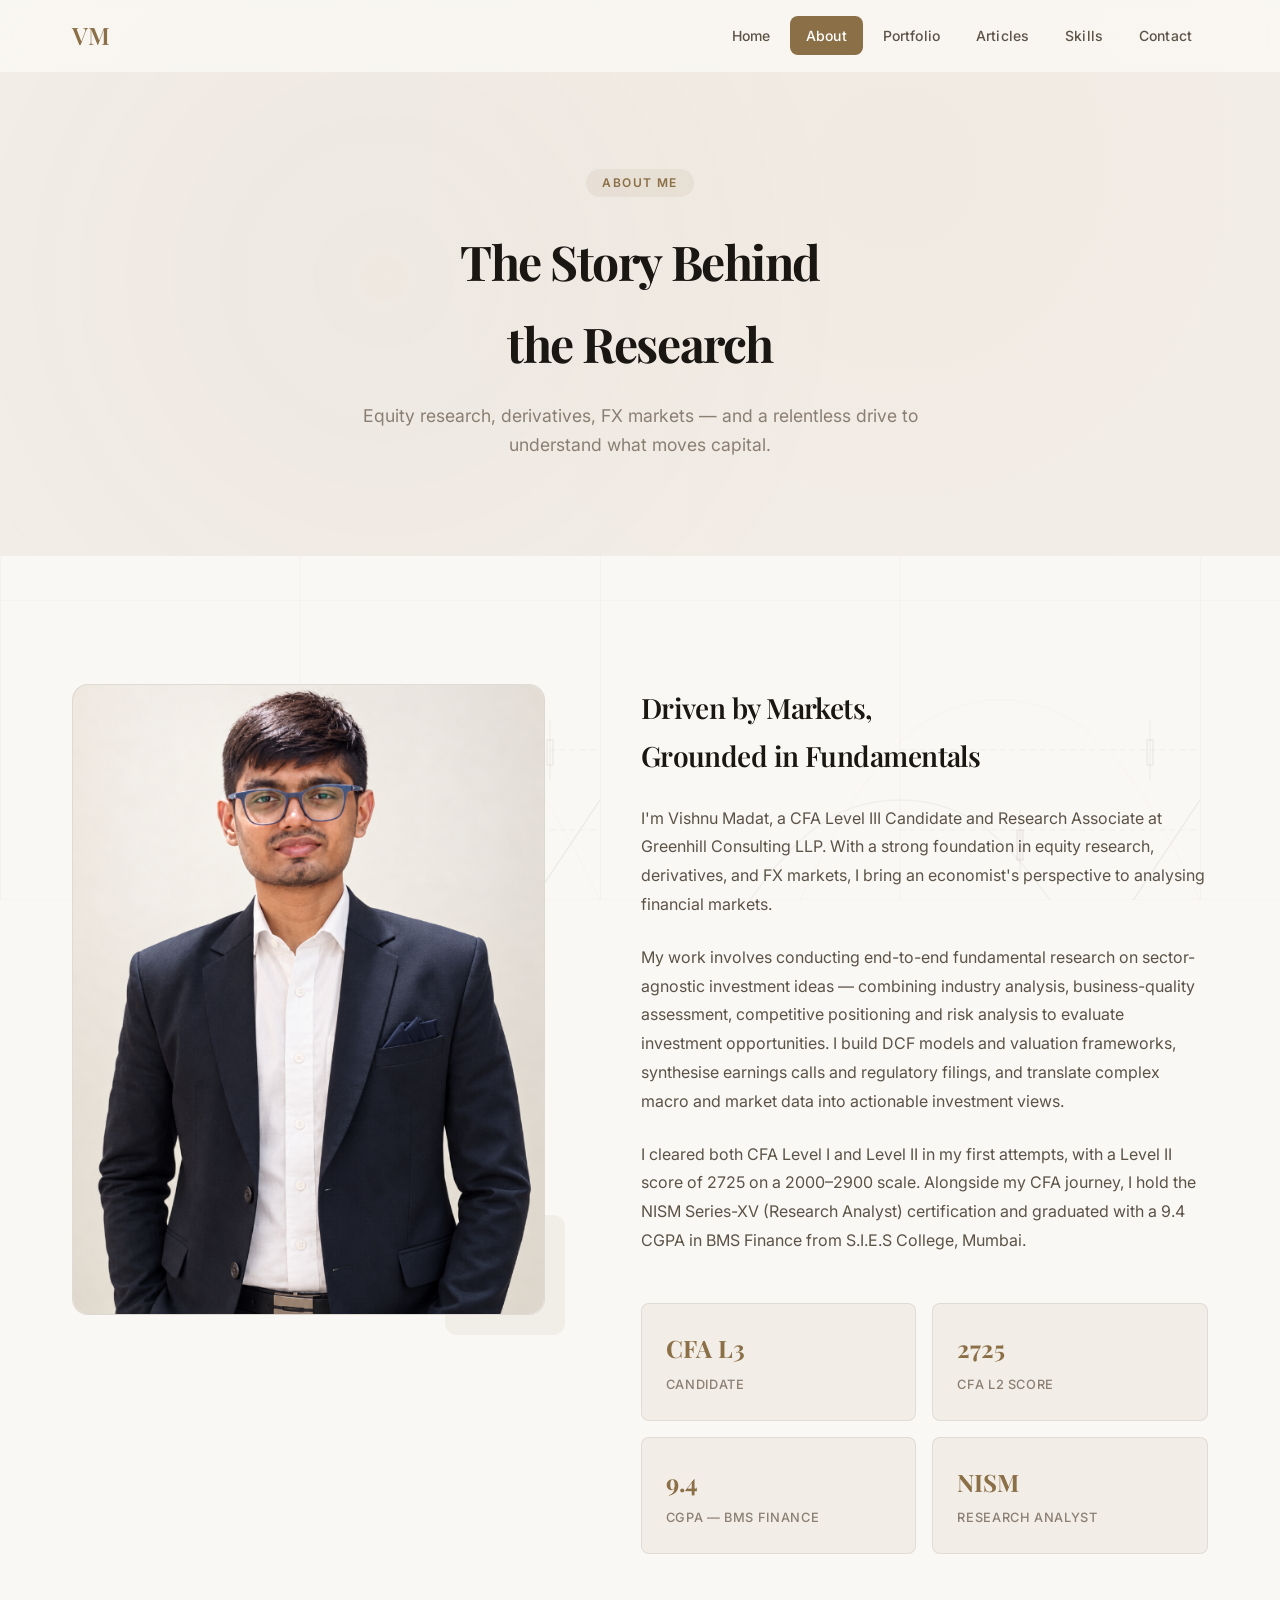
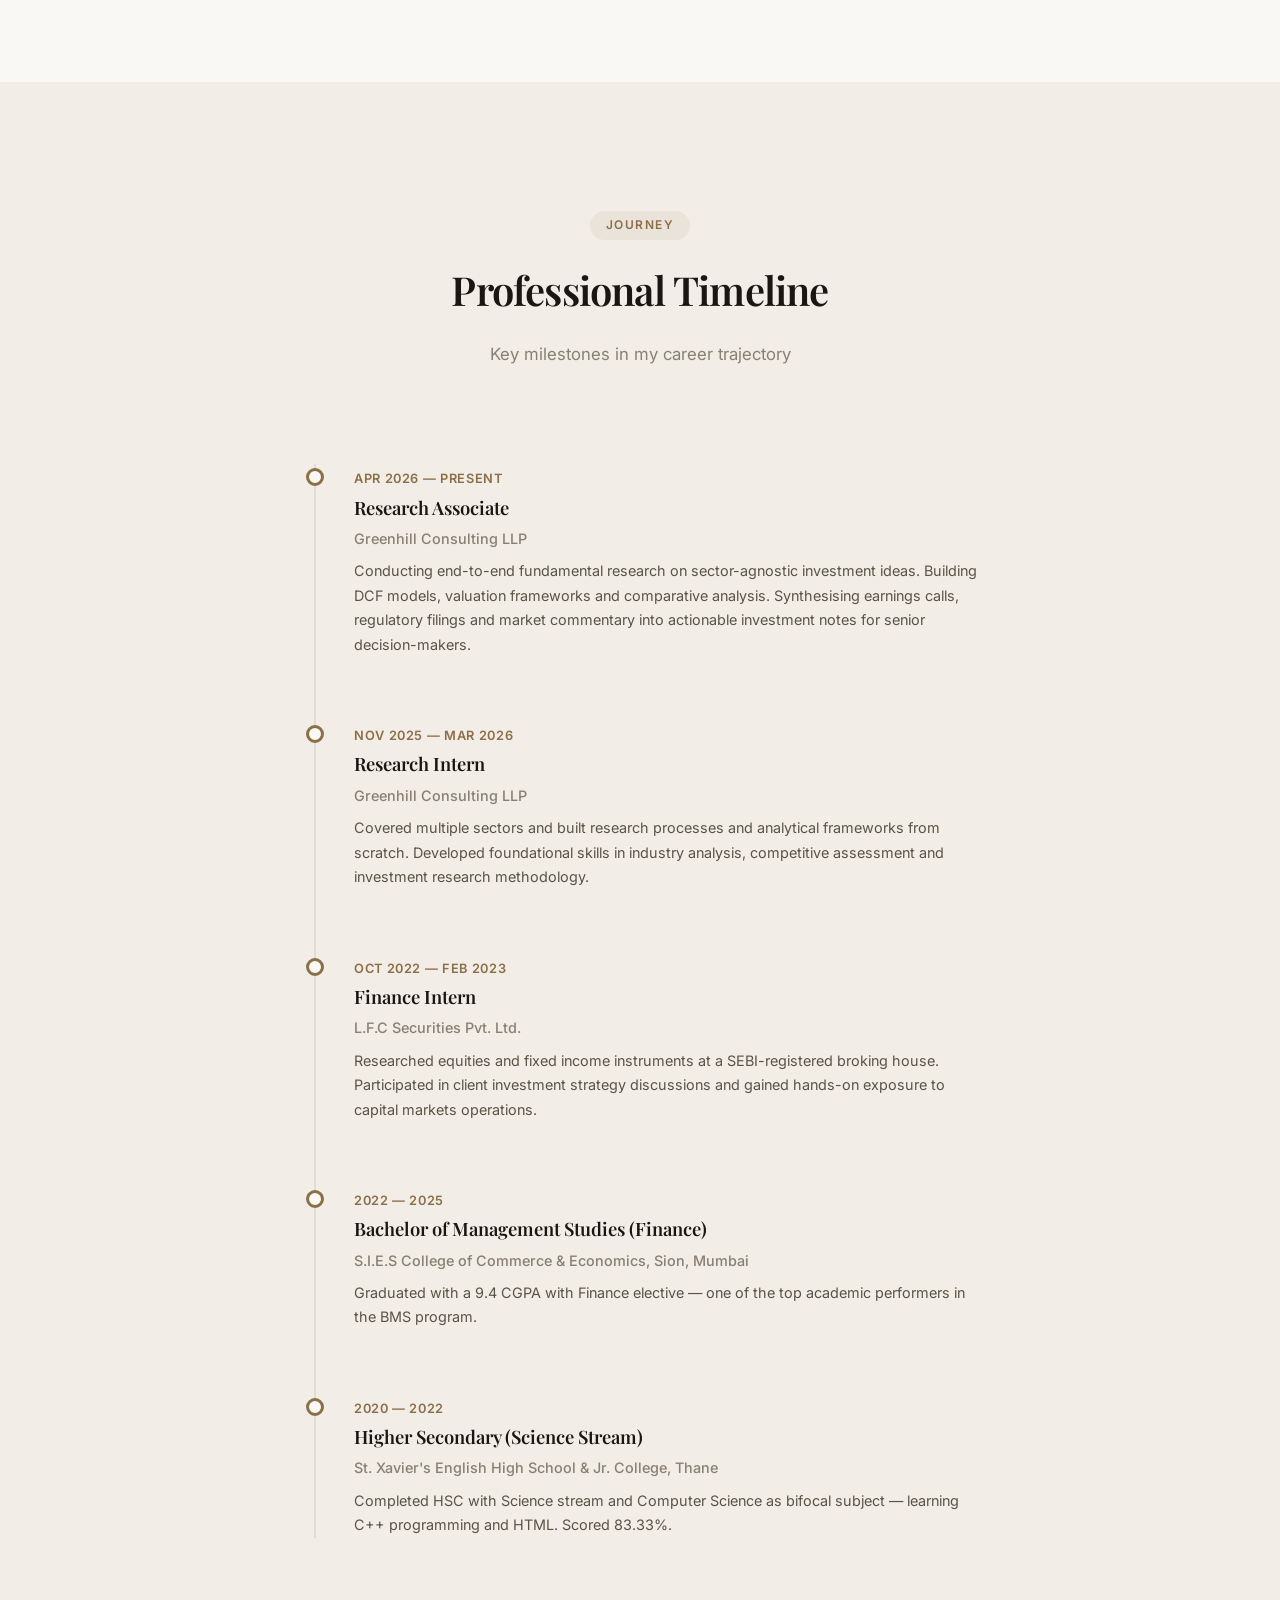
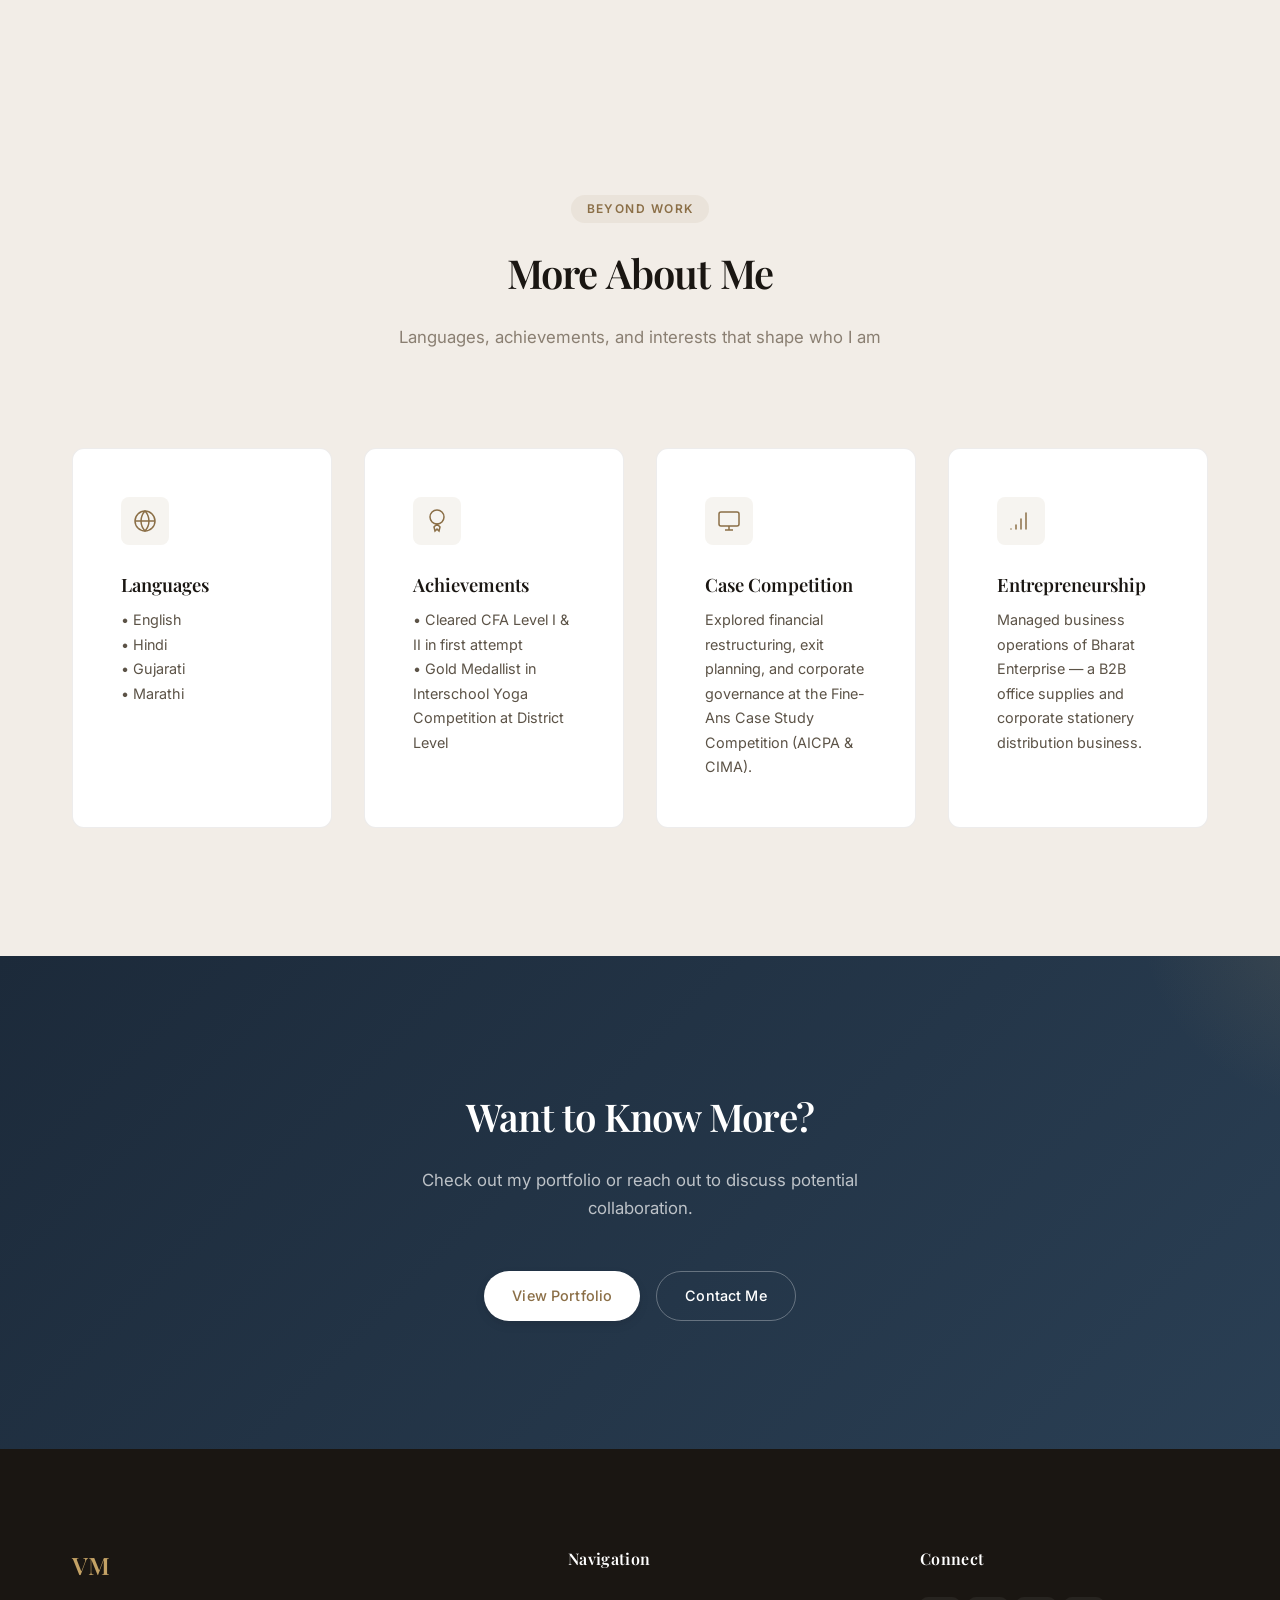
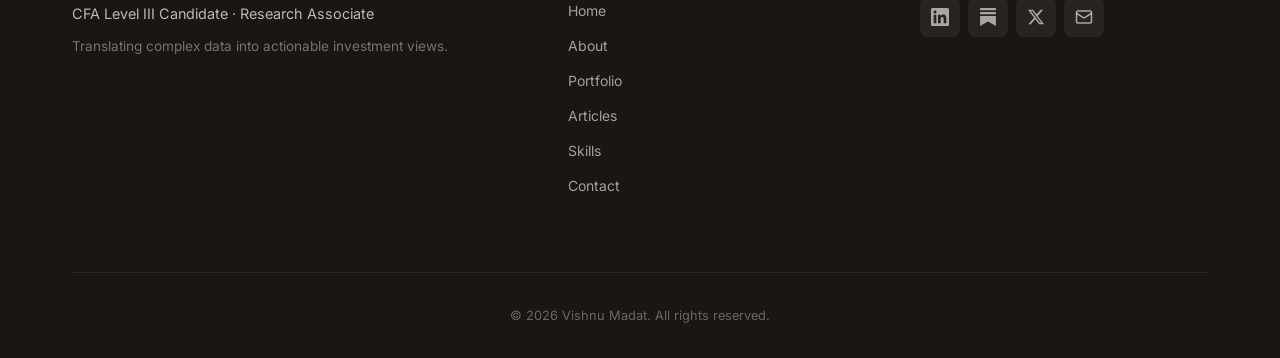
==== about.html @ 189c68e0 "Restore original Elegant & Professional theme with finance background and contrasting nav" ====
<!DOCTYPE html>
<html lang="en">
<head>
  <meta charset="UTF-8" />
  <meta name="viewport" content="width=device-width, initial-scale=1.0" />
  <title>About — Vishnu Madat | CFA Level III Candidate & Research Associate</title>
  <meta name="description" content="Learn about Vishnu Madat — CFA Level III Candidate, NISM Certified Research Analyst at Greenhill Consulting, with expertise in equity research, derivatives, and FX markets." />
  <link rel="preconnect" href="https://fonts.googleapis.com" />
  <link rel="preconnect" href="https://fonts.gstatic.com" crossorigin />
  <link href="https://fonts.googleapis.com/css2?family=Playfair+Display:ital,wght@0,400;0,500;0,600;0,700;1,400;1,500&family=Inter:wght@300;400;500;600;700&family=JetBrains+Mono:wght@400;500&display=swap" rel="stylesheet" />
  <link rel="stylesheet" href="styles.css?v=639267403871794292" />
</head>
<body>
  <!-- Navigation -->
  <nav id="main-nav" class="nav">
    <div class="nav-container">
      <a href="index.html" class="nav-logo" id="nav-logo">
        <span class="logo-text">VM</span>
      </a>
      <div class="nav-links" id="nav-links">
        <a href="index.html" class="nav-link" data-page="home">Home</a>
        <a href="about.html" class="nav-link active" data-page="about">About</a>
        <a href="portfolio.html" class="nav-link" data-page="portfolio">Portfolio</a>
        <a href="blog.html" class="nav-link" data-page="blog">Articles</a>
        <a href="skills.html" class="nav-link" data-page="skills">Skills</a>
        <a href="contact.html" class="nav-link" data-page="contact">Contact</a>
      </div>
      <button class="nav-toggle" id="nav-toggle" aria-label="Toggle navigation">
        <span class="hamburger"></span>
      </button>
    </div>
  </nav>

  <main>
    <!-- Page Hero -->
    <section class="page-hero">
      <span class="section-tag animate-fade-up">About Me</span>
      <h1 class="animate-fade-up delay-1">The Story Behind<br />the Research</h1>
      <p class="animate-fade-up delay-2">Equity research, derivatives, FX markets — and a relentless drive to understand what moves capital.</p>
    </section>

    <!-- About Content -->
    <section class="about-content">
      <div class="container">
        <div class="about-grid">
          <div class="about-image-wrapper reveal">
            <div class="about-image">
              <img src="vishnu-profile.png" alt="Vishnu Madat — CFA Level III Candidate and Research Associate" style="width: 100%; height: 100%; object-fit: cover; border-radius: inherit;" />
            </div>
            <div class="about-image-accent"></div>
          </div>
          <div class="about-text reveal">
            <h2>Driven by Markets,<br />Grounded in Fundamentals</h2>
            <p>
              I'm Vishnu Madat, a CFA Level III Candidate and Research Associate at 
              Greenhill Consulting LLP. With a strong foundation in equity research, 
              derivatives, and FX markets, I bring an economist's perspective to 
              analysing financial markets.
            </p>
            <p>
              My work involves conducting end-to-end fundamental research on 
              sector-agnostic investment ideas — combining industry analysis, 
              business-quality assessment, competitive positioning and risk analysis 
              to evaluate investment opportunities. I build DCF models and valuation 
              frameworks, synthesise earnings calls and regulatory filings, and 
              translate complex macro and market data into actionable investment views.
            </p>
            <p>
              I cleared both CFA Level I and Level II in my first attempts, with a 
              Level II score of 2725 on a 2000–2900 scale. Alongside my CFA journey, 
              I hold the NISM Series-XV (Research Analyst) certification and graduated 
              with a 9.4 CGPA in BMS Finance from S.I.E.S College, Mumbai.
            </p>
            <div class="about-highlights">
              <div class="highlight-item">
                <h4>CFA L3</h4>
                <p>Candidate</p>
              </div>
              <div class="highlight-item">
                <h4>2725</h4>
                <p>CFA L2 Score</p>
              </div>
              <div class="highlight-item">
                <h4>9.4</h4>
                <p>CGPA — BMS Finance</p>
              </div>
              <div class="highlight-item">
                <h4>NISM</h4>
                <p>Research Analyst</p>
              </div>
            </div>
          </div>
        </div>
      </div>
    </section>

    <!-- Timeline -->
    <section class="timeline-section">
      <div class="container">
        <div class="section-header">
          <span class="section-tag">Journey</span>
          <h2 class="section-title">Professional Timeline</h2>
          <p class="section-subtitle">Key milestones in my career trajectory</p>
        </div>
        <div class="timeline">
          <div class="timeline-item reveal">
            <div class="timeline-dot"></div>
            <span class="timeline-date">Apr 2026 — Present</span>
            <h3>Research Associate</h3>
            <h4>Greenhill Consulting LLP</h4>
            <p>Conducting end-to-end fundamental research on sector-agnostic investment ideas. Building DCF models, valuation frameworks and comparative analysis. Synthesising earnings calls, regulatory filings and market commentary into actionable investment notes for senior decision-makers.</p>
          </div>
          <div class="timeline-item reveal">
            <div class="timeline-dot"></div>
            <span class="timeline-date">Nov 2025 — Mar 2026</span>
            <h3>Research Intern</h3>
            <h4>Greenhill Consulting LLP</h4>
            <p>Covered multiple sectors and built research processes and analytical frameworks from scratch. Developed foundational skills in industry analysis, competitive assessment and investment research methodology.</p>
          </div>
          <div class="timeline-item reveal">
            <div class="timeline-dot"></div>
            <span class="timeline-date">Oct 2022 — Feb 2023</span>
            <h3>Finance Intern</h3>
            <h4>L.F.C Securities Pvt. Ltd.</h4>
            <p>Researched equities and fixed income instruments at a SEBI-registered broking house. Participated in client investment strategy discussions and gained hands-on exposure to capital markets operations.</p>
          </div>
          <div class="timeline-item reveal">
            <div class="timeline-dot"></div>
            <span class="timeline-date">2022 — 2025</span>
            <h3>Bachelor of Management Studies (Finance)</h3>
            <h4>S.I.E.S College of Commerce & Economics, Sion, Mumbai</h4>
            <p>Graduated with a 9.4 CGPA with Finance elective — one of the top academic performers in the BMS program.</p>
          </div>
          <div class="timeline-item reveal">
            <div class="timeline-dot"></div>
            <span class="timeline-date">2020 — 2022</span>
            <h3>Higher Secondary (Science Stream)</h3>
            <h4>St. Xavier's English High School &amp; Jr. College, Thane</h4>
            <p>Completed HSC with Science stream and Computer Science as bifocal subject — learning C++ programming and HTML. Scored 83.33%.</p>
          </div>
        </div>
      </div>
    </section>

    <!-- Languages & Extras -->
    <section class="featured" id="languages-section">
      <div class="container">
        <div class="section-header">
          <span class="section-tag">Beyond Work</span>
          <h2 class="section-title">More About Me</h2>
          <p class="section-subtitle">Languages, achievements, and interests that shape who I am</p>
        </div>
        <div class="featured-grid">
          <div class="feature-card" id="extra-1">
            <div class="feature-icon">
              <svg viewBox="0 0 24 24" fill="none" stroke="currentColor" stroke-width="1.5">
                <circle cx="12" cy="12" r="10"/>
                <path d="M2 12h20M12 2a15.3 15.3 0 0 1 4 10 15.3 15.3 0 0 1-4 10 15.3 15.3 0 0 1-4-10 15.3 15.3 0 0 1 4-10z"/>
              </svg>
            </div>
            <h3>Languages</h3>
            <p>
              • English<br>
              • Hindi<br>
              • Gujarati<br>
              • Marathi
            </p>
          </div>
          <div class="feature-card" id="extra-2">
            <div class="feature-icon">
              <svg viewBox="0 0 24 24" fill="none" stroke="currentColor" stroke-width="1.5">
                <path d="M12 15l-3 3 1 4 2-2 2 2 1-4-3-3z"/>
                <circle cx="12" cy="8" r="7"/>
              </svg>
            </div>
            <h3>Achievements</h3>
            <p>
              • Cleared CFA Level I &amp; II in first attempt<br>
              • Gold Medallist in Interschool Yoga Competition at District Level
            </p>
          </div>
          <div class="feature-card" id="extra-3">
            <div class="feature-icon">
              <svg viewBox="0 0 24 24" fill="none" stroke="currentColor" stroke-width="1.5">
                <rect x="2" y="3" width="20" height="14" rx="2" ry="2"/>
                <line x1="8" y1="21" x2="16" y2="21"/>
                <line x1="12" y1="17" x2="12" y2="21"/>
              </svg>
            </div>
            <h3>Case Competition</h3>
            <p>Explored financial restructuring, exit planning, and corporate governance at the Fine-Ans Case Study Competition (AICPA & CIMA).</p>
          </div>
          <div class="feature-card" id="extra-4">
            <div class="feature-icon">
              <svg viewBox="0 0 24 24" fill="none" stroke="currentColor" stroke-width="1.5">
                <path d="M2 20h.01M7 20v-4M12 20V10M17 20V4" stroke-linecap="round" stroke-linejoin="round"/>
              </svg>
            </div>
            <h3>Entrepreneurship</h3>
            <p>Managed business operations of Bharat Enterprise — a B2B office supplies and corporate stationery distribution business.</p>
          </div>
        </div>
      </div>
    </section>

    <!-- CTA -->
    <section class="cta-banner">
      <div class="container">
        <div class="cta-content">
          <h2>Want to Know More?</h2>
          <p>Check out my portfolio or reach out to discuss potential collaboration.</p>
          <div style="display: flex; gap: 1rem; justify-content: center; flex-wrap: wrap;">
            <a href="portfolio.html" class="btn btn-light">View Portfolio</a>
            <a href="contact.html" class="btn btn-outline" style="color: #fff; border-color: rgba(255,255,255,0.3);">Contact Me</a>
          </div>
        </div>
      </div>
    </section>
  </main>

  <!-- Footer -->
  <footer class="footer" id="site-footer">
    <div class="container">
      <div class="footer-grid">
        <div class="footer-brand">
          <span class="footer-logo">VM</span>
          <p>CFA Level III Candidate · Research Associate</p>
          <p class="footer-tagline">Translating complex data into actionable investment views.</p>
        </div>
        <div class="footer-nav">
          <h4>Navigation</h4>
          <ul>
            <li><a href="index.html">Home</a></li>
            <li><a href="about.html">About</a></li>
            <li><a href="portfolio.html">Portfolio</a></li>
            <li><a href="blog.html">Articles</a></li>
            <li><a href="skills.html">Skills</a></li>
            <li><a href="contact.html">Contact</a></li>
          </ul>
        </div>
        <div class="footer-social">
          <h4>Connect</h4>
          <div class="social-links" id="social-links">
            <a href="https://www.linkedin.com/in/vishnumadat/" class="social-link" aria-label="LinkedIn" target="_blank" rel="noopener noreferrer">
              <svg viewBox="0 0 24 24" fill="currentColor"><path d="M20.447 20.452h-3.554v-5.569c0-1.328-.027-3.037-1.852-3.037-1.853 0-2.136 1.445-2.136 2.939v5.667H9.351V9h3.414v1.561h.046c.477-.9 1.637-1.85 3.37-1.85 3.601 0 4.267 2.37 4.267 5.455v6.286zM5.337 7.433c-1.144 0-2.063-.926-2.063-2.065 0-1.138.92-2.063 2.063-2.063 1.14 0 2.064.925 2.064 2.063 0 1.139-.925 2.065-2.064 2.065zm1.782 13.019H3.555V9h3.564v11.452zM22.225 0H1.771C.792 0 0 .774 0 1.729v20.542C0 23.227.792 24 1.771 24h20.451C23.2 24 24 23.227 24 22.271V1.729C24 .774 23.2 0 22.222 0h.003z"/></svg>
            </a>
            <a href="https://substack.com/@vishnumadat" class="social-link" aria-label="Substack" target="_blank" rel="noopener noreferrer">
              <svg viewBox="0 0 24 24" fill="currentColor"><path d="M22.539 8.242H1.46V5.406h21.08v2.836zM1.46 10.812V24L12 18.11 22.54 24V10.812H1.46zM22.54 0H1.46v2.836h21.08V0z"/></svg>
            </a>
            <a href="https://x.com/MadatVishnu" class="social-link" aria-label="X (Twitter)" target="_blank" rel="noopener noreferrer"><svg viewBox="0 0 24 24" fill="currentColor"><path d="M18.244 2.25h3.308l-7.227 8.26 8.502 11.24H16.17l-5.214-6.817L4.99 21.75H1.68l7.73-8.835L1.254 2.25H8.08l4.713 6.231zm-1.161 17.52h1.833L7.084 4.126H5.117z"/></svg></a>
            <a href="mailto:vishnumahadevmadat@gmail.com" class="social-link" aria-label="Email"><svg viewBox="0 0 24 24" fill="none" stroke="currentColor" stroke-width="2"><rect x="2" y="4" width="20" height="16" rx="2"/><path d="m22 7-8.97 5.7a1.94 1.94 0 0 1-2.06 0L2 7"/></svg></a>
          </div>
        </div>
      </div>
      <div class="footer-bottom">
        <p>&copy; 2026 Vishnu Madat. All rights reserved.</p>
      </div>
    </div>
  </footer>

  <script src="main.js"></script>
</body>
</html>
---- styles.css ----
/* ============================================
   DESIGN SYSTEM — Riddhi Kharote Personal Website
   Elegant & Professional Theme
   ============================================ */

/* --- CSS Custom Properties --- */
:root {
  /* Color Palette — Muted, warm, sophisticated */
  --color-bg: #FAF8F5;
  --color-bg-alt: #F2EDE7;
  --color-bg-card: #FFFFFF;
  --color-surface: #EDE8E0;

  --color-text-primary: #1A1612;
  --color-text-secondary: #5C5347;
  --color-text-tertiary: #8A7F72;
  --color-text-muted: #B5ADA3;

  --color-accent: #8B6F47;
  --color-accent-hover: #7A6040;
  --color-accent-light: rgba(139, 111, 71, 0.08);
  --color-accent-glow: rgba(139, 111, 71, 0.15);

  --color-border: rgba(26, 22, 18, 0.08);
  --color-border-hover: rgba(26, 22, 18, 0.15);

  --color-gold: #C4A265;
  --color-deep-navy: #1C2A3A;
  --color-forest: #3A5A40;
  --color-burgundy: #6B3A3A;

  /* Typography */
  --font-display: 'Playfair Display', Georgia, 'Times New Roman', serif;
  --font-body: 'Inter', -apple-system, BlinkMacSystemFont, 'Segoe UI', sans-serif;
  --font-mono: 'JetBrains Mono', 'Fira Code', monospace;

  /* Spacing */
  --space-xs: 0.25rem;
  --space-sm: 0.5rem;
  --space-md: 1rem;
  --space-lg: 1.5rem;
  --space-xl: 2rem;
  --space-2xl: 3rem;
  --space-3xl: 4rem;
  --space-4xl: 6rem;
  --space-5xl: 8rem;

  /* Border Radius */
  --radius-sm: 4px;
  --radius-md: 8px;
  --radius-lg: 12px;
  --radius-xl: 16px;
  --radius-2xl: 24px;
  --radius-full: 9999px;

  /* Transitions */
  --ease-out: cubic-bezier(0.16, 1, 0.3, 1);
  --ease-in-out: cubic-bezier(0.65, 0, 0.35, 1);
  --duration-fast: 200ms;
  --duration-normal: 350ms;
  --duration-slow: 500ms;

  /* Shadows */
  --shadow-sm: 0 1px 3px rgba(26, 22, 18, 0.04), 0 1px 2px rgba(26, 22, 18, 0.06);
  --shadow-md: 0 4px 12px rgba(26, 22, 18, 0.06), 0 2px 4px rgba(26, 22, 18, 0.04);
  --shadow-lg: 0 12px 40px rgba(26, 22, 18, 0.08), 0 4px 12px rgba(26, 22, 18, 0.04);
  --shadow-xl: 0 24px 60px rgba(26, 22, 18, 0.1), 0 8px 24px rgba(26, 22, 18, 0.06);

  /* Layout */
  --container-max: 1200px;
  --nav-height: 72px;
}

/* --- Reset & Base --- */
*,
*::before,
*::after {
  margin: 0;
  padding: 0;
  box-sizing: border-box;
}

html {
  scroll-behavior: smooth;
  -webkit-font-smoothing: antialiased;
  -moz-osx-font-smoothing: grayscale;
  font-size: 16px;
}

body {
  font-family: var(--font-body);
  color: var(--color-text-primary);
  background-color: var(--color-bg);
  background-image: url("data:image/svg+xml,%3Csvg width='600' height='600' xmlns='http://www.w3.org/2000/svg'%3E%3Cpath d='M 600 0 L 0 0 0 600' fill='none' stroke='rgba(26,22,18,0.03)' stroke-width='1.5'/%3E%3Cpath d='M 300 0 L 300 600 M 0 300 L 600 300' fill='none' stroke='rgba(26,22,18,0.02)' stroke-width='1.5'/%3E%3Cpath d='M 0 400 C 150 400 150 200 300 200 S 450 400 600 400' fill='none' stroke='rgba(26,22,18,0.04)' stroke-width='1.5'/%3E%3Cpath d='M 0 500 C 200 500 200 100 400 100 S 600 500 800 500' fill='none' stroke='rgba(26,22,18,0.02)' stroke-width='1'/%3E%3Cpath d='M 0 550 L 120 480 L 250 500 L 380 350 L 480 380 L 600 200' fill='none' stroke='rgba(26,22,18,0.05)' stroke-width='1.5'/%3E%3Ccircle cx='120' cy='480' r='3.5' fill='rgba(26,22,18,0.06)'/%3E%3Ccircle cx='250' cy='500' r='3.5' fill='rgba(26,22,18,0.06)'/%3E%3Ccircle cx='380' cy='350' r='3.5' fill='rgba(26,22,18,0.06)'/%3E%3Ccircle cx='480' cy='380' r='3.5' fill='rgba(26,22,18,0.06)'/%3E%3Cg stroke='rgba(26,22,18,0.04)' stroke-width='1.5'%3E%3Cline x1='80' y1='420' x2='80' y2='460' /%3E%3Crect x='77' y='430' width='6' height='20' fill='rgba(26,22,18,0.02)' stroke='rgba(26,22,18,0.06)'/%3E%3Cline x1='200' y1='310' x2='200' y2='350' /%3E%3Crect x='197' y='320' width='6' height='15' fill='none' stroke='rgba(26,22,18,0.06)'/%3E%3Cline x1='420' y1='210' x2='420' y2='280' /%3E%3Crect x='417' y='230' width='6' height='30' fill='rgba(26,22,18,0.02)' stroke='rgba(26,22,18,0.06)'/%3E%3Cline x1='550' y1='120' x2='550' y2='180' /%3E%3Crect x='547' y='140' width='6' height='25' fill='none' stroke='rgba(26,22,18,0.06)'/%3E%3C/g%3E%3Cline x1='300' y1='150' x2='600' y2='150' stroke='rgba(26,22,18,0.03)' stroke-width='1.5' stroke-dasharray='5,5'/%3E%3Cline x1='300' y1='230' x2='600' y2='230' stroke='rgba(26,22,18,0.03)' stroke-width='1.5' stroke-dasharray='5,5'/%3E%3Cline x1='300' y1='310' x2='600' y2='310' stroke='rgba(26,22,18,0.03)' stroke-width='1.5' stroke-dasharray='5,5'/%3E%3C/svg%3E");
  background-attachment: fixed;
  line-height: 1.7;
  overflow-x: hidden;
}

a {
  text-decoration: none;
  color: inherit;
  transition: color var(--duration-fast) var(--ease-out);
}

img {
  max-width: 100%;
  display: block;
}

ul {
  list-style: none;
}

.container {
  max-width: var(--container-max);
  margin: 0 auto;
  padding: 0 var(--space-xl);
}

/* --- Animations --- */
@keyframes fadeUp {
  from {
    opacity: 0;
    transform: translateY(30px);
  }
  to {
    opacity: 1;
    transform: translateY(0);
  }
}

@keyframes fadeIn {
  from { opacity: 0; }
  to { opacity: 1; }
}

@keyframes slideDown {
  from {
    opacity: 0;
    transform: translateY(-10px);
  }
  to {
    opacity: 1;
    transform: translateY(0);
  }
}

@keyframes shimmer {
  0% { background-position: -200% 0; }
  100% { background-position: 200% 0; }
}

@keyframes pulse {
  0%, 100% { opacity: 1; }
  50% { opacity: 0.5; }
}

@keyframes scrollLine {
  0% {
    transform: translateY(0);
    opacity: 1;
  }
  50% {
    opacity: 0.5;
  }
  100% {
    transform: translateY(16px);
    opacity: 0;
  }
}

.animate-fade-up {
  opacity: 0;
  animation: fadeUp 0.8s var(--ease-out) forwards;
}

.delay-1 { animation-delay: 0.15s; }
.delay-2 { animation-delay: 0.3s; }
.delay-3 { animation-delay: 0.45s; }
.delay-4 { animation-delay: 0.6s; }
.delay-5 { animation-delay: 0.75s; }

/* --- Navigation --- */
.nav {
  position: fixed;
  top: 0;
  left: 0;
  right: 0;
  z-index: 1000;
  height: var(--nav-height);
  transition: all var(--duration-normal) var(--ease-out);
  background: rgba(250, 248, 245, 0.85);
  backdrop-filter: blur(20px) saturate(180%);
  -webkit-backdrop-filter: blur(20px) saturate(180%);
  border-bottom: 1px solid transparent;
}

.nav.scrolled {
  border-bottom-color: var(--color-border);
  box-shadow: var(--shadow-sm);
}

.nav-container {
  max-width: var(--container-max);
  margin: 0 auto;
  padding: 0 var(--space-xl);
  display: flex;
  align-items: center;
  justify-content: space-between;
  height: 100%;
}

.nav-logo {
  display: flex;
  align-items: center;
  gap: var(--space-sm);
}

.logo-text {
  font-family: var(--font-display);
  font-size: 1.5rem;
  font-weight: 600;
  color: var(--color-accent);
  letter-spacing: -0.02em;
}

.nav-links {
  display: flex;
  align-items: center;
  gap: var(--space-xs);
}

.nav-link {
  font-size: 0.875rem;
  font-weight: 500;
  color: var(--color-text-secondary);
  padding: var(--space-sm) var(--space-md);
  border-radius: var(--radius-md);
  position: relative;
  transition: all var(--duration-fast) var(--ease-out);
  letter-spacing: 0.01em;
}

.nav-link:hover {
  color: var(--color-text-primary);
  background: var(--color-accent-light);
}

.nav-link.active {
  color: #FFFFFF;
  background: var(--color-accent);
}

.nav-toggle {
  display: none;
  background: none;
  border: none;
  cursor: pointer;
  padding: var(--space-sm);
  z-index: 1001;
}

.hamburger {
  display: block;
  width: 22px;
  height: 2px;
  background: var(--color-text-primary);
  position: relative;
  transition: all var(--duration-fast) var(--ease-out);
}

.hamburger::before,
.hamburger::after {
  content: '';
  position: absolute;
  width: 22px;
  height: 2px;
  background: var(--color-text-primary);
  transition: all var(--duration-fast) var(--ease-out);
}

.hamburger::before { top: -7px; }
.hamburger::after { top: 7px; }

.nav-toggle.open .hamburger {
  background: transparent;
}

.nav-toggle.open .hamburger::before {
  top: 0;
  transform: rotate(45deg);
}

.nav-toggle.open .hamburger::after {
  top: 0;
  transform: rotate(-45deg);
}

/* --- Buttons --- */
.btn {
  display: inline-flex;
  align-items: center;
  gap: var(--space-sm);
  padding: 0.75rem 1.75rem;
  font-family: var(--font-body);
  font-size: 0.9rem;
  font-weight: 500;
  border-radius: var(--radius-full);
  cursor: pointer;
  transition: all var(--duration-normal) var(--ease-out);
  border: none;
  letter-spacing: 0.01em;
  position: relative;
  overflow: hidden;
}

.btn::after {
  content: '';
  position: absolute;
  inset: 0;
  border-radius: inherit;
  opacity: 0;
  transition: opacity var(--duration-fast);
}

.btn-primary {
  background: var(--color-accent);
  color: #FFFFFF;
  box-shadow: 0 2px 8px rgba(139, 111, 71, 0.25);
}

.btn-primary:hover {
  background: var(--color-accent-hover);
  box-shadow: 0 4px 16px rgba(139, 111, 71, 0.35);
  transform: translateY(-2px);
}

.btn-outline {
  background: transparent;
  color: var(--color-text-primary);
  border: 1.5px solid var(--color-border-hover);
}

.btn-outline:hover {
  border-color: var(--color-accent);
  color: var(--color-accent);
  background: var(--color-accent-light);
  transform: translateY(-2px);
}

.btn-light {
  background: #FFFFFF;
  color: var(--color-accent);
  box-shadow: var(--shadow-md);
}

.btn-light:hover {
  transform: translateY(-2px);
  box-shadow: var(--shadow-lg);
}

/* --- Hero Section --- */
.hero {
  min-height: 100vh;
  display: flex;
  flex-direction: column;
  justify-content: center;
  position: relative;
  padding: calc(var(--nav-height) + var(--space-3xl)) var(--space-xl) var(--space-3xl);
  overflow: hidden;
}

.hero-bg-pattern {
  position: absolute;
  inset: 0;
  background:
    radial-gradient(circle at 20% 80%, rgba(139, 111, 71, 0.04) 0%, transparent 50%),
    radial-gradient(circle at 80% 20%, rgba(196, 162, 101, 0.05) 0%, transparent 50%),
    radial-gradient(circle at 50% 50%, rgba(139, 111, 71, 0.02) 0%, transparent 70%);
  pointer-events: none;
}

.hero-content {
  max-width: var(--container-max);
  margin: 0 auto;
  width: 100%;
  display: grid;
  grid-template-columns: 1.1fr 0.9fr;
  gap: var(--space-4xl);
  align-items: center;
}

.hero-greeting {
  font-family: var(--font-body);
  font-size: 0.95rem;
  font-weight: 500;
  color: var(--color-accent);
  letter-spacing: 0.08em;
  text-transform: uppercase;
  margin-bottom: var(--space-sm);
}

.hero-name {
  font-family: var(--font-display);
  font-size: clamp(2.5rem, 5vw, 4rem);
  font-weight: 700;
  color: var(--color-text-primary);
  line-height: 1.1;
  letter-spacing: -0.03em;
  margin-bottom: var(--space-lg);
}

.hero-title-wrapper {
  display: flex;
  align-items: center;
  gap: var(--space-md);
  margin-bottom: var(--space-xl);
}

.hero-divider {
  width: 40px;
  height: 2px;
  background: var(--color-accent);
  flex-shrink: 0;
}

.hero-title {
  font-size: 1.05rem;
  font-weight: 400;
  color: var(--color-text-secondary);
  letter-spacing: 0.02em;
}

.hero-description {
  font-size: 1.05rem;
  color: var(--color-text-secondary);
  line-height: 1.8;
  max-width: 520px;
  margin-bottom: var(--space-2xl);
}

.hero-cta {
  display: flex;
  gap: var(--space-md);
  flex-wrap: wrap;
}

/* Hero Visual Card */
.hero-visual {
  display: flex;
  justify-content: center;
}

.hero-card {
  width: 100%;
  max-width: 420px;
  perspective: 1000px;
}

.hero-card-inner {
  background: var(--color-bg-card);
  border-radius: var(--radius-xl);
  padding: var(--space-2xl);
  box-shadow: var(--shadow-xl);
  border: 1px solid var(--color-border);
  position: relative;
  overflow: hidden;
  transition: transform var(--duration-slow) var(--ease-out);
}

.hero-card-inner:hover {
  transform: translateY(-4px);
}

.card-accent-line {
  position: absolute;
  top: 0;
  left: 0;
  right: 0;
  height: 3px;
  background: linear-gradient(90deg, var(--color-accent), var(--color-gold));
}

.card-stats {
  display: flex;
  justify-content: space-between;
  align-items: center;
  margin-bottom: var(--space-2xl);
  padding-top: var(--space-sm);
}

.stat-item {
  display: flex;
  flex-direction: column;
  align-items: center;
  text-align: center;
}

.stat-number {
  font-family: var(--font-display);
  font-size: 2rem;
  font-weight: 700;
  color: var(--color-accent);
  line-height: 1;
  margin-bottom: var(--space-xs);
}

.stat-label {
  font-size: 0.75rem;
  color: var(--color-text-tertiary);
  font-weight: 500;
  text-transform: uppercase;
  letter-spacing: 0.05em;
}

.stat-divider {
  width: 1px;
  height: 40px;
  background: var(--color-border);
}

.card-quote {
  padding-top: var(--space-xl);
  border-top: 1px solid var(--color-border);
}

.quote-icon {
  width: 24px;
  height: 24px;
  color: var(--color-accent);
  opacity: 0.4;
  margin-bottom: var(--space-sm);
}

.card-quote p {
  font-family: var(--font-display);
  font-size: 0.95rem;
  font-style: italic;
  color: var(--color-text-secondary);
  line-height: 1.7;
  margin-bottom: var(--space-sm);
}

.quote-author {
  font-size: 0.8rem;
  color: var(--color-text-tertiary);
  font-weight: 500;
}

/* Scroll Indicator */
.scroll-indicator {
  position: absolute;
  bottom: var(--space-2xl);
  left: 50%;
  transform: translateX(-50%);
  display: flex;
  flex-direction: column;
  align-items: center;
  gap: var(--space-sm);
  color: var(--color-text-muted);
  font-size: 0.75rem;
  letter-spacing: 0.1em;
  text-transform: uppercase;
}

.scroll-line {
  width: 1px;
  height: 32px;
  background: var(--color-accent);
  opacity: 0.4;
  animation: scrollLine 2s var(--ease-in-out) infinite;
}

/* --- Section Styles --- */
.section-header {
  text-align: center;
  margin-bottom: var(--space-4xl);
}

.section-tag {
  display: inline-block;
  font-size: 0.75rem;
  font-weight: 600;
  color: var(--color-accent);
  letter-spacing: 0.12em;
  text-transform: uppercase;
  margin-bottom: var(--space-md);
  padding: var(--space-xs) var(--space-md);
  background: var(--color-accent-light);
  border-radius: var(--radius-full);
}

.section-title {
  font-family: var(--font-display);
  font-size: clamp(1.75rem, 3.5vw, 2.5rem);
  font-weight: 600;
  color: var(--color-text-primary);
  letter-spacing: -0.02em;
  margin-bottom: var(--space-md);
}

.section-subtitle {
  font-size: 1.05rem;
  color: var(--color-text-tertiary);
  max-width: 540px;
  margin: 0 auto;
  line-height: 1.7;
}

/* --- Featured Section --- */
.featured {
  padding: var(--space-5xl) 0;
  background: var(--color-bg-alt);
}

.featured-grid {
  display: grid;
  grid-template-columns: repeat(4, 1fr);
  gap: var(--space-xl);
}

.feature-card {
  background: var(--color-bg-card);
  border-radius: var(--radius-lg);
  padding: var(--space-2xl);
  border: 1px solid var(--color-border);
  transition: all var(--duration-normal) var(--ease-out);
  position: relative;
  overflow: hidden;
}

.feature-card::before {
  content: '';
  position: absolute;
  top: 0;
  left: 0;
  right: 0;
  height: 2px;
  background: linear-gradient(90deg, var(--color-accent), var(--color-gold));
  transform: scaleX(0);
  transform-origin: left;
  transition: transform var(--duration-normal) var(--ease-out);
}

.feature-card:hover {
  transform: translateY(-4px);
  box-shadow: var(--shadow-lg);
  border-color: var(--color-border-hover);
}

.feature-card:hover::before {
  transform: scaleX(1);
}

.feature-icon {
  width: 48px;
  height: 48px;
  display: flex;
  align-items: center;
  justify-content: center;
  background: var(--color-accent-light);
  border-radius: var(--radius-md);
  margin-bottom: var(--space-lg);
  color: var(--color-accent);
}

.feature-icon svg {
  width: 24px;
  height: 24px;
}

.feature-card h3 {
  font-family: var(--font-display);
  font-size: 1.15rem;
  font-weight: 600;
  margin-bottom: var(--space-sm);
  color: var(--color-text-primary);
}

.feature-card p {
  font-size: 0.9rem;
  color: var(--color-text-secondary);
  line-height: 1.7;
}



/* --- Recent Work Section --- */
.recent-work {
  padding: var(--space-5xl) 0;
}

.work-preview-grid {
  display: grid;
  grid-template-columns: 1fr 1fr;
  grid-template-rows: auto auto;
  gap: var(--space-xl);
}

.work-preview-card {
  background: var(--color-bg-card);
  border-radius: var(--radius-lg);
  overflow: hidden;
  border: 1px solid var(--color-border);
  transition: all var(--duration-normal) var(--ease-out);
}

.work-preview-card:hover {
  transform: translateY(-4px);
  box-shadow: var(--shadow-lg);
}

.work-preview-card.large {
  grid-row: span 2;
  display: flex;
  flex-direction: column;
}

.work-preview-card.large .work-preview-image {
  flex: 1;
  min-height: 280px;
}

.work-preview-image {
  height: 200px;
  overflow: hidden;
}

.work-placeholder-img {
  width: 100%;
  height: 100%;
  display: flex;
  align-items: center;
  justify-content: center;
  transition: transform var(--duration-slow) var(--ease-out);
}

.work-preview-card:hover .work-placeholder-img {
  transform: scale(1.05);
}

.work-placeholder-img svg {
  width: 48px;
  height: 48px;
  color: rgba(255, 255, 255, 0.6);
}

.gradient-1 {
  background: linear-gradient(135deg, #2C3E50, #3498DB);
}

.gradient-2 {
  background: linear-gradient(135deg, #8B6F47, #C4A265);
}

.gradient-3 {
  background: linear-gradient(135deg, #3A5A40, #6B8F71);
}

.work-preview-content {
  padding: var(--space-xl);
}

.work-tag {
  display: inline-block;
  font-size: 0.7rem;
  font-weight: 600;
  color: var(--color-accent);
  letter-spacing: 0.08em;
  text-transform: uppercase;
  background: var(--color-accent-light);
  padding: var(--space-xs) var(--space-sm);
  border-radius: var(--radius-sm);
  margin-bottom: var(--space-sm);
}

.work-preview-content h3 {
  font-family: var(--font-display);
  font-size: 1.15rem;
  font-weight: 600;
  color: var(--color-text-primary);
  margin-bottom: var(--space-sm);
  line-height: 1.4;
}

.work-preview-content p {
  font-size: 0.9rem;
  color: var(--color-text-secondary);
  line-height: 1.7;
  margin-bottom: var(--space-md);
}

.work-link {
  font-size: 0.85rem;
  font-weight: 600;
  color: var(--color-accent);
  transition: all var(--duration-fast) var(--ease-out);
}

.work-link:hover {
  color: var(--color-accent-hover);
  letter-spacing: 0.02em;
}

.section-cta {
  text-align: center;
  margin-top: var(--space-3xl);
}

/* --- CTA Banner --- */
.cta-banner {
  padding: var(--space-5xl) 0;
  background: linear-gradient(135deg, var(--color-deep-navy), #2A3F54);
  color: #FFFFFF;
  position: relative;
  overflow: hidden;
}

.cta-banner::before {
  content: '';
  position: absolute;
  top: -50%;
  right: -20%;
  width: 400px;
  height: 400px;
  background: radial-gradient(circle, rgba(196, 162, 101, 0.15) 0%, transparent 70%);
  pointer-events: none;
}

.cta-content {
  text-align: center;
  position: relative;
  z-index: 1;
}

.cta-content h2 {
  font-family: var(--font-display);
  font-size: clamp(1.75rem, 3vw, 2.5rem);
  font-weight: 600;
  margin-bottom: var(--space-md);
  letter-spacing: -0.02em;
}

.cta-content p {
  font-size: 1.05rem;
  color: rgba(255, 255, 255, 0.7);
  max-width: 500px;
  margin: 0 auto var(--space-2xl);
  line-height: 1.7;
}

/* --- Footer --- */
.footer {
  background: var(--color-text-primary);
  color: rgba(255, 255, 255, 0.7);
  padding: var(--space-4xl) 0 var(--space-xl);
}

.footer-grid {
  display: grid;
  grid-template-columns: 1.5fr 1fr 1fr;
  gap: var(--space-3xl);
  margin-bottom: var(--space-3xl);
}

.footer-logo {
  font-family: var(--font-display);
  font-size: 1.5rem;
  font-weight: 600;
  color: var(--color-gold);
  display: block;
  margin-bottom: var(--space-md);
}

.footer-brand p {
  font-size: 0.9rem;
  margin-bottom: var(--space-sm);
}

.footer-tagline {
  color: rgba(255, 255, 255, 0.4);
  font-size: 0.85rem !important;
}

.footer-nav h4,
.footer-social h4 {
  font-family: var(--font-display);
  font-size: 1rem;
  font-weight: 600;
  color: #FFFFFF;
  margin-bottom: var(--space-lg);
  letter-spacing: 0.02em;
}

.footer-nav ul li {
  margin-bottom: var(--space-sm);
}

.footer-nav a {
  font-size: 0.875rem;
  color: rgba(255, 255, 255, 0.6);
  transition: all var(--duration-fast) var(--ease-out);
}

.footer-nav a:hover {
  color: var(--color-gold);
  padding-left: var(--space-xs);
}

.social-links {
  display: flex;
  gap: var(--space-sm);
}

.social-link {
  width: 40px;
  height: 40px;
  display: flex;
  align-items: center;
  justify-content: center;
  border-radius: var(--radius-md);
  background: rgba(255, 255, 255, 0.06);
  color: rgba(255, 255, 255, 0.6);
  transition: all var(--duration-fast) var(--ease-out);
}

.social-link:hover {
  background: rgba(196, 162, 101, 0.2);
  color: var(--color-gold);
  transform: translateY(-2px);
}

.social-link svg {
  width: 18px;
  height: 18px;
}

.footer-bottom {
  border-top: 1px solid rgba(255, 255, 255, 0.08);
  padding-top: var(--space-xl);
  text-align: center;
  font-size: 0.8rem;
  color: rgba(255, 255, 255, 0.35);
}

/* ============================================
   PAGE: ABOUT
   ============================================ */
.page-hero {
  padding: calc(var(--nav-height) + var(--space-4xl)) var(--space-xl) var(--space-4xl);
  text-align: center;
  background: var(--color-bg-alt);
  position: relative;
  overflow: hidden;
}

.page-hero::before {
  content: '';
  position: absolute;
  inset: 0;
  background:
    radial-gradient(circle at 30% 50%, rgba(139, 111, 71, 0.04) 0%, transparent 50%),
    radial-gradient(circle at 70% 30%, rgba(196, 162, 101, 0.04) 0%, transparent 50%);
  pointer-events: none;
}

.page-hero .section-tag {
  margin-bottom: var(--space-lg);
}

.page-hero h1 {
  font-family: var(--font-display);
  font-size: clamp(2rem, 4vw, 3rem);
  font-weight: 700;
  color: var(--color-text-primary);
  letter-spacing: -0.03em;
  margin-bottom: var(--space-md);
}

.page-hero p {
  font-size: 1.1rem;
  color: var(--color-text-tertiary);
  max-width: 600px;
  margin: 0 auto;
  line-height: 1.7;
}

/* About Content */
.about-content {
  padding: var(--space-5xl) 0;
}

.about-grid {
  display: grid;
  grid-template-columns: 1fr 1.2fr;
  gap: var(--space-4xl);
  align-items: start;
}

.about-image-wrapper {
  position: relative;
}

.about-image {
  width: 100%;
  aspect-ratio: 3/4;
  background: linear-gradient(135deg, var(--color-surface), var(--color-bg-alt));
  border-radius: var(--radius-xl);
  overflow: hidden;
  position: relative;
  border: 1px solid var(--color-border);
}

.about-image-placeholder {
  width: 100%;
  height: 100%;
  display: flex;
  flex-direction: column;
  align-items: center;
  justify-content: center;
  gap: var(--space-md);
  color: var(--color-text-muted);
}

.about-image-placeholder svg {
  width: 64px;
  height: 64px;
  opacity: 0.3;
}

.about-image-placeholder span {
  font-size: 0.85rem;
  font-weight: 500;
}

.about-image-accent {
  position: absolute;
  bottom: -20px;
  right: -20px;
  width: 120px;
  height: 120px;
  background: var(--color-accent-light);
  border-radius: var(--radius-lg);
  z-index: -1;
}

.about-text h2 {
  font-family: var(--font-display);
  font-size: 1.75rem;
  font-weight: 600;
  color: var(--color-text-primary);
  margin-bottom: var(--space-lg);
  letter-spacing: -0.02em;
}

.about-text p {
  font-size: 1rem;
  color: var(--color-text-secondary);
  line-height: 1.8;
  margin-bottom: var(--space-lg);
}

.about-highlights {
  display: grid;
  grid-template-columns: 1fr 1fr;
  gap: var(--space-md);
  margin-top: var(--space-2xl);
}

.highlight-item {
  background: var(--color-bg-alt);
  padding: var(--space-lg);
  border-radius: var(--radius-md);
  border: 1px solid var(--color-border);
}

.highlight-item h4 {
  font-family: var(--font-display);
  font-size: 1.5rem;
  font-weight: 700;
  color: var(--color-accent);
  margin-bottom: var(--space-xs);
}

.highlight-item p {
  font-size: 0.8rem;
  color: var(--color-text-tertiary);
  text-transform: uppercase;
  letter-spacing: 0.05em;
  font-weight: 500;
  margin-bottom: 0;
}

/* Timeline */
.timeline-section {
  padding: var(--space-5xl) 0;
  background: var(--color-bg-alt);
}

.timeline {
  position: relative;
  max-width: 700px;
  margin: 0 auto;
}

.timeline::before {
  content: '';
  position: absolute;
  top: 0;
  left: 24px;
  width: 2px;
  height: 100%;
  background: var(--color-border);
}

.timeline-item {
  position: relative;
  padding-left: 64px;
  padding-bottom: var(--space-3xl);
}

.timeline-item:last-child {
  padding-bottom: 0;
}

.timeline-dot {
  position: absolute;
  left: 16px;
  top: 4px;
  width: 18px;
  height: 18px;
  border-radius: 50%;
  background: var(--color-bg);
  border: 3px solid var(--color-accent);
}

.timeline-date {
  font-size: 0.8rem;
  font-weight: 600;
  color: var(--color-accent);
  text-transform: uppercase;
  letter-spacing: 0.05em;
  margin-bottom: var(--space-xs);
}

.timeline-item h3 {
  font-family: var(--font-display);
  font-size: 1.15rem;
  font-weight: 600;
  color: var(--color-text-primary);
  margin-bottom: var(--space-xs);
}

.timeline-item h4 {
  font-size: 0.9rem;
  color: var(--color-text-tertiary);
  font-weight: 500;
  margin-bottom: var(--space-sm);
}

.timeline-item p {
  font-size: 0.9rem;
  color: var(--color-text-secondary);
  line-height: 1.7;
}

/* ============================================
   PAGE: PORTFOLIO
   ============================================ */
.portfolio-section {
  padding: var(--space-5xl) 0;
}

.portfolio-filters {
  display: flex;
  justify-content: center;
  gap: var(--space-sm);
  margin-bottom: var(--space-3xl);
  flex-wrap: wrap;
}

.filter-btn {
  padding: var(--space-sm) var(--space-lg);
  font-family: var(--font-body);
  font-size: 0.85rem;
  font-weight: 500;
  color: var(--color-text-secondary);
  background: none;
  border: 1.5px solid var(--color-border);
  border-radius: var(--radius-full);
  cursor: pointer;
  transition: all var(--duration-fast) var(--ease-out);
}

.filter-btn:hover {
  border-color: var(--color-accent);
  color: var(--color-accent);
}

.filter-btn.active {
  background: var(--color-accent);
  color: #FFFFFF;
  border-color: var(--color-accent);
}

.portfolio-grid {
  display: grid;
  grid-template-columns: repeat(3, 1fr);
  gap: var(--space-xl);
}

.portfolio-card {
  background: var(--color-bg-card);
  border-radius: var(--radius-lg);
  overflow: hidden;
  border: 1px solid var(--color-border);
  transition: all var(--duration-normal) var(--ease-out);
}

.portfolio-card:hover {
  transform: translateY(-6px);
  box-shadow: var(--shadow-lg);
}

.portfolio-card-image {
  height: 200px;
  overflow: hidden;
}

.portfolio-card-body {
  padding: var(--space-xl);
}

.portfolio-card-body .work-tag {
  margin-bottom: var(--space-md);
}

.portfolio-card-body h3 {
  font-family: var(--font-display);
  font-size: 1.1rem;
  font-weight: 600;
  color: var(--color-text-primary);
  margin-bottom: var(--space-sm);
  line-height: 1.4;
}

.portfolio-card-body p {
  font-size: 0.875rem;
  color: var(--color-text-secondary);
  line-height: 1.7;
  margin-bottom: var(--space-md);
}

.portfolio-card-footer {
  display: flex;
  align-items: center;
  justify-content: space-between;
  padding: var(--space-md) var(--space-xl);
  border-top: 1px solid var(--color-border);
}

.portfolio-date {
  font-size: 0.8rem;
  color: var(--color-text-muted);
}

/* ============================================
   PAGE: BLOG
   ============================================ */
.blog-section {
  padding: var(--space-5xl) 0;
}

.blog-grid {
  display: grid;
  grid-template-columns: repeat(2, 1fr);
  gap: var(--space-xl);
}

.blog-card {
  background: var(--color-bg-card);
  border-radius: var(--radius-lg);
  overflow: hidden;
  border: 1px solid var(--color-border);
  transition: all var(--duration-normal) var(--ease-out);
  display: flex;
  flex-direction: column;
}

.blog-card:hover {
  transform: translateY(-4px);
  box-shadow: var(--shadow-lg);
}

.blog-card-image {
  height: 220px;
  overflow: hidden;
  position: relative;
}

.blog-card-body {
  padding: var(--space-xl);
  flex: 1;
  display: flex;
  flex-direction: column;
}

.blog-meta {
  display: flex;
  align-items: center;
  gap: var(--space-md);
  margin-bottom: var(--space-md);
}

.blog-meta span {
  font-size: 0.8rem;
  color: var(--color-text-muted);
}

.blog-meta .dot {
  width: 3px;
  height: 3px;
  border-radius: 50%;
  background: var(--color-text-muted);
}

.blog-card-body h3 {
  font-family: var(--font-display);
  font-size: 1.2rem;
  font-weight: 600;
  color: var(--color-text-primary);
  margin-bottom: var(--space-sm);
  line-height: 1.4;
}

.blog-card-body p {
  font-size: 0.9rem;
  color: var(--color-text-secondary);
  line-height: 1.7;
  margin-bottom: var(--space-lg);
  flex: 1;
}

.blog-card-body .work-link {
  margin-top: auto;
}

/* ============================================
   PAGE: SKILLS
   ============================================ */
.skills-section {
  padding: var(--space-5xl) 0;
}

.skills-grid {
  display: grid;
  grid-template-columns: repeat(3, 1fr);
  gap: var(--space-xl);
}

.skill-category {
  background: var(--color-bg-card);
  border-radius: var(--radius-lg);
  padding: var(--space-2xl);
  border: 1px solid var(--color-border);
  transition: all var(--duration-normal) var(--ease-out);
}

.skill-category:hover {
  box-shadow: var(--shadow-md);
  border-color: var(--color-border-hover);
}

.skill-category-icon {
  width: 48px;
  height: 48px;
  display: flex;
  align-items: center;
  justify-content: center;
  background: var(--color-accent-light);
  border-radius: var(--radius-md);
  margin-bottom: var(--space-lg);
  color: var(--color-accent);
}

.skill-category-icon svg {
  width: 24px;
  height: 24px;
}

.skill-category h3 {
  font-family: var(--font-display);
  font-size: 1.15rem;
  font-weight: 600;
  color: var(--color-text-primary);
  margin-bottom: var(--space-lg);
}

.skill-list {
  display: flex;
  flex-direction: column;
  gap: var(--space-md);
}

.skill-item {
  display: flex;
  flex-direction: column;
  gap: var(--space-xs);
}

.skill-item-header {
  display: flex;
  justify-content: space-between;
  align-items: center;
}

.skill-name {
  font-size: 0.875rem;
  font-weight: 500;
  color: var(--color-text-secondary);
}

.skill-level {
  font-size: 0.75rem;
  color: var(--color-text-muted);
  font-weight: 500;
}

.skill-bar {
  height: 4px;
  background: var(--color-surface);
  border-radius: var(--radius-full);
  overflow: hidden;
}

.skill-bar-fill {
  height: 100%;
  background: linear-gradient(90deg, var(--color-accent), var(--color-gold));
  border-radius: var(--radius-full);
  transition: width 1.2s var(--ease-out);
  width: 0;
}

.skill-bar-fill.animate {
  width: var(--skill-width);
}

/* Certifications */
.certifications-section {
  padding: var(--space-5xl) 0;
  background: var(--color-bg-alt);
}

.cert-grid {
  display: grid;
  grid-template-columns: repeat(3, 1fr);
  gap: var(--space-xl);
}

.cert-card {
  background: var(--color-bg-card);
  border-radius: var(--radius-lg);
  padding: var(--space-2xl);
  border: 1px solid var(--color-border);
  text-align: center;
  transition: all var(--duration-normal) var(--ease-out);
}

.cert-card:hover {
  transform: translateY(-4px);
  box-shadow: var(--shadow-md);
}

.cert-icon {
  width: 64px;
  height: 64px;
  margin: 0 auto var(--space-lg);
  display: flex;
  align-items: center;
  justify-content: center;
  background: linear-gradient(135deg, var(--color-accent-light), rgba(196, 162, 101, 0.1));
  border-radius: 50%;
  color: var(--color-accent);
}

.cert-icon svg {
  width: 28px;
  height: 28px;
}

.cert-card h3 {
  font-family: var(--font-display);
  font-size: 1.1rem;
  font-weight: 600;
  color: var(--color-text-primary);
  margin-bottom: var(--space-xs);
}

.cert-card p {
  font-size: 0.85rem;
  color: var(--color-text-tertiary);
}

/* ============================================
   PAGE: CONTACT
   ============================================ */
.contact-section {
  padding: var(--space-5xl) 0;
}

.contact-grid {
  display: grid;
  grid-template-columns: 1fr 1.2fr;
  gap: var(--space-4xl);
}

.contact-info h2 {
  font-family: var(--font-display);
  font-size: 1.75rem;
  font-weight: 600;
  color: var(--color-text-primary);
  margin-bottom: var(--space-md);
}

.contact-info > p {
  font-size: 1rem;
  color: var(--color-text-secondary);
  line-height: 1.8;
  margin-bottom: var(--space-2xl);
}

.contact-details {
  display: flex;
  flex-direction: column;
  gap: var(--space-lg);
  margin-bottom: var(--space-2xl);
}

.contact-detail {
  display: flex;
  align-items: center;
  gap: var(--space-md);
}

.contact-detail-icon {
  width: 44px;
  height: 44px;
  display: flex;
  align-items: center;
  justify-content: center;
  background: var(--color-accent-light);
  border-radius: var(--radius-md);
  color: var(--color-accent);
  flex-shrink: 0;
}

.contact-detail-icon svg {
  width: 20px;
  height: 20px;
}

.contact-detail-text h4 {
  font-size: 0.8rem;
  font-weight: 600;
  color: var(--color-text-tertiary);
  text-transform: uppercase;
  letter-spacing: 0.05em;
  margin-bottom: 2px;
}

.contact-detail-text p {
  font-size: 0.95rem;
  color: var(--color-text-primary);
  font-weight: 500;
}

.contact-social-heading {
  font-family: var(--font-display);
  font-size: 1rem;
  font-weight: 600;
  color: var(--color-text-primary);
  margin-bottom: var(--space-md);
}

/* Contact Form */
.contact-form-wrapper {
  background: var(--color-bg-card);
  border-radius: var(--radius-xl);
  padding: var(--space-2xl);
  border: 1px solid var(--color-border);
  box-shadow: var(--shadow-md);
}

.contact-form {
  display: flex;
  flex-direction: column;
  gap: var(--space-lg);
}

.form-row {
  display: grid;
  grid-template-columns: 1fr 1fr;
  gap: var(--space-lg);
}

.form-group {
  display: flex;
  flex-direction: column;
  gap: var(--space-sm);
}

.form-group label {
  font-size: 0.85rem;
  font-weight: 500;
  color: var(--color-text-secondary);
}

.form-group input,
.form-group textarea,
.form-group select {
  font-family: var(--font-body);
  font-size: 0.9rem;
  padding: 0.75rem 1rem;
  border: 1.5px solid var(--color-border);
  border-radius: var(--radius-md);
  background: var(--color-bg);
  color: var(--color-text-primary);
  transition: all var(--duration-fast) var(--ease-out);
  outline: none;
}

.form-group input:focus,
.form-group textarea:focus,
.form-group select:focus {
  border-color: var(--color-accent);
  box-shadow: 0 0 0 3px var(--color-accent-light);
}

.form-group textarea {
  resize: vertical;
  min-height: 140px;
}

.form-submit {
  padding-top: var(--space-sm);
}

/* ============================================
   RESPONSIVE DESIGN
   ============================================ */
@media (max-width: 1024px) {
  .featured-grid {
    grid-template-columns: repeat(2, 1fr);
  }
  
  .portfolio-grid {
    grid-template-columns: repeat(2, 1fr);
  }
  
  .skills-grid {
    grid-template-columns: repeat(2, 1fr);
  }
  
  .cert-grid {
    grid-template-columns: repeat(2, 1fr);
  }
}

@media (max-width: 768px) {
  .nav-links {
    display: none;
    position: fixed;
    top: 0;
    left: 0;
    right: 0;
    bottom: 0;
    background: rgba(250, 248, 245, 0.98);
    backdrop-filter: blur(20px);
    flex-direction: column;
    align-items: center;
    justify-content: center;
    gap: var(--space-md);
    z-index: 999;
  }
  
  .nav-links.open {
    display: flex;
    animation: fadeIn 0.3s var(--ease-out);
  }
  
  .nav-link {
    font-size: 1.1rem;
    padding: var(--space-md) var(--space-xl);
  }
  
  .nav-toggle {
    display: block;
  }
  
  .hero-content {
    grid-template-columns: 1fr;
    gap: var(--space-3xl);
    text-align: center;
  }
  
  .hero-title-wrapper {
    justify-content: center;
  }
  
  .hero-description {
    margin: 0 auto var(--space-2xl);
  }
  
  .hero-cta {
    justify-content: center;
  }
  
  .featured-grid {
    grid-template-columns: 1fr;
  }
  
  .work-preview-grid {
    grid-template-columns: 1fr;
  }
  
  .work-preview-card.large {
    grid-row: auto;
  }
  
  .footer-grid {
    grid-template-columns: 1fr;
    gap: var(--space-2xl);
  }
  
  .about-grid {
    grid-template-columns: 1fr;
    gap: var(--space-2xl);
  }
  
  .portfolio-grid {
    grid-template-columns: 1fr;
  }
  
  .blog-grid {
    grid-template-columns: 1fr;
  }
  
  .skills-grid {
    grid-template-columns: 1fr;
  }
  
  .cert-grid {
    grid-template-columns: 1fr;
  }
  
  .contact-grid {
    grid-template-columns: 1fr;
  }
  
  .form-row {
    grid-template-columns: 1fr;
  }
  
  .scroll-indicator {
    display: none;
  }
}

@media (max-width: 480px) {
  .hero {
    padding-left: var(--space-md);
    padding-right: var(--space-md);
  }
  
  .container {
    padding: 0 var(--space-md);
  }
  
  .card-stats {
    flex-direction: column;
    gap: var(--space-lg);
  }
  
  .stat-divider {
    width: 40px;
    height: 1px;
  }
  
  .about-highlights {
    grid-template-columns: 1fr;
  }
}

/* --- Intersection Observer reveal animations --- */
.reveal {
  opacity: 0;
  transform: translateY(30px);
  transition: opacity 0.8s var(--ease-out), transform 0.8s var(--ease-out);
}

.reveal.visible {
  opacity: 1;
  transform: translateY(0);
}

/* Stagger children */
.stagger-children .reveal:nth-child(1) { transition-delay: 0.1s; }
.stagger-children .reveal:nth-child(2) { transition-delay: 0.2s; }
.stagger-children .reveal:nth-child(3) { transition-delay: 0.3s; }
.stagger-children .reveal:nth-child(4) { transition-delay: 0.4s; }
.stagger-children .reveal:nth-child(5) { transition-delay: 0.5s; }
.stagger-children .reveal:nth-child(6) { transition-delay: 0.6s; }
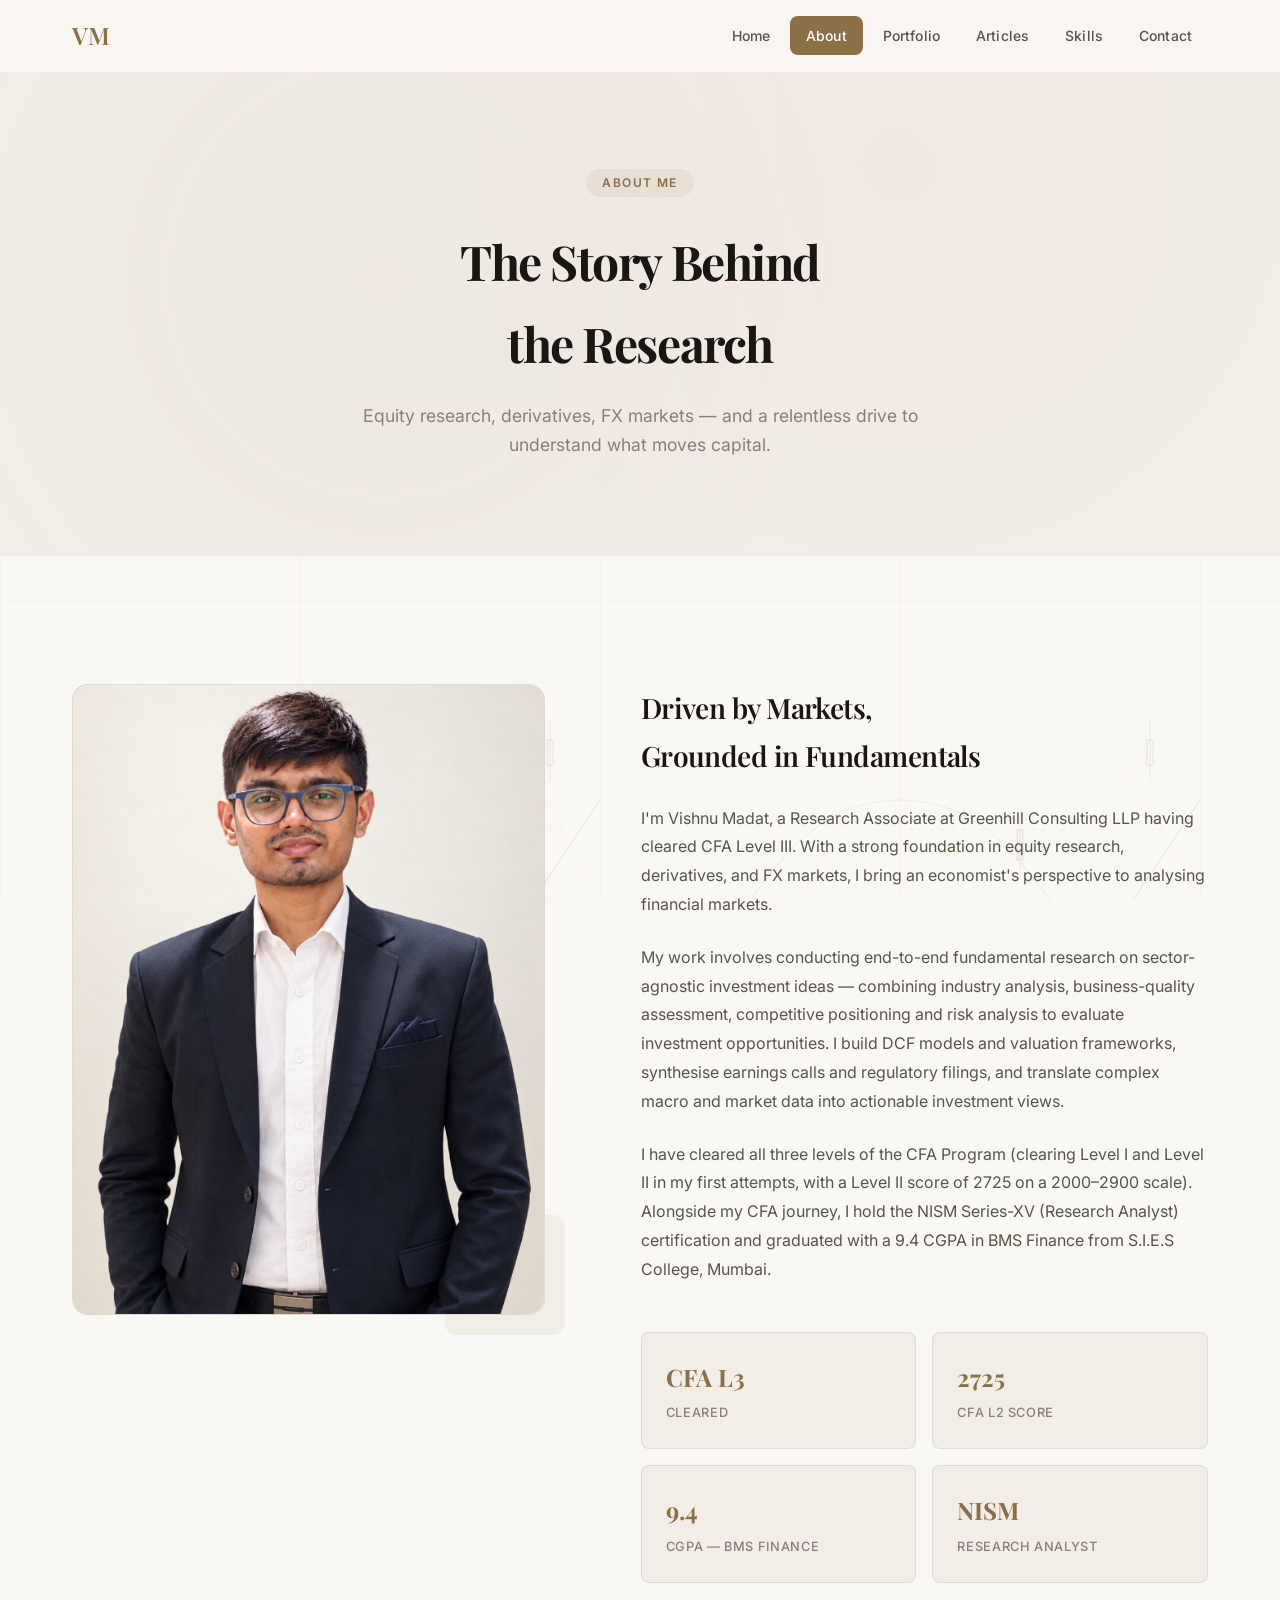
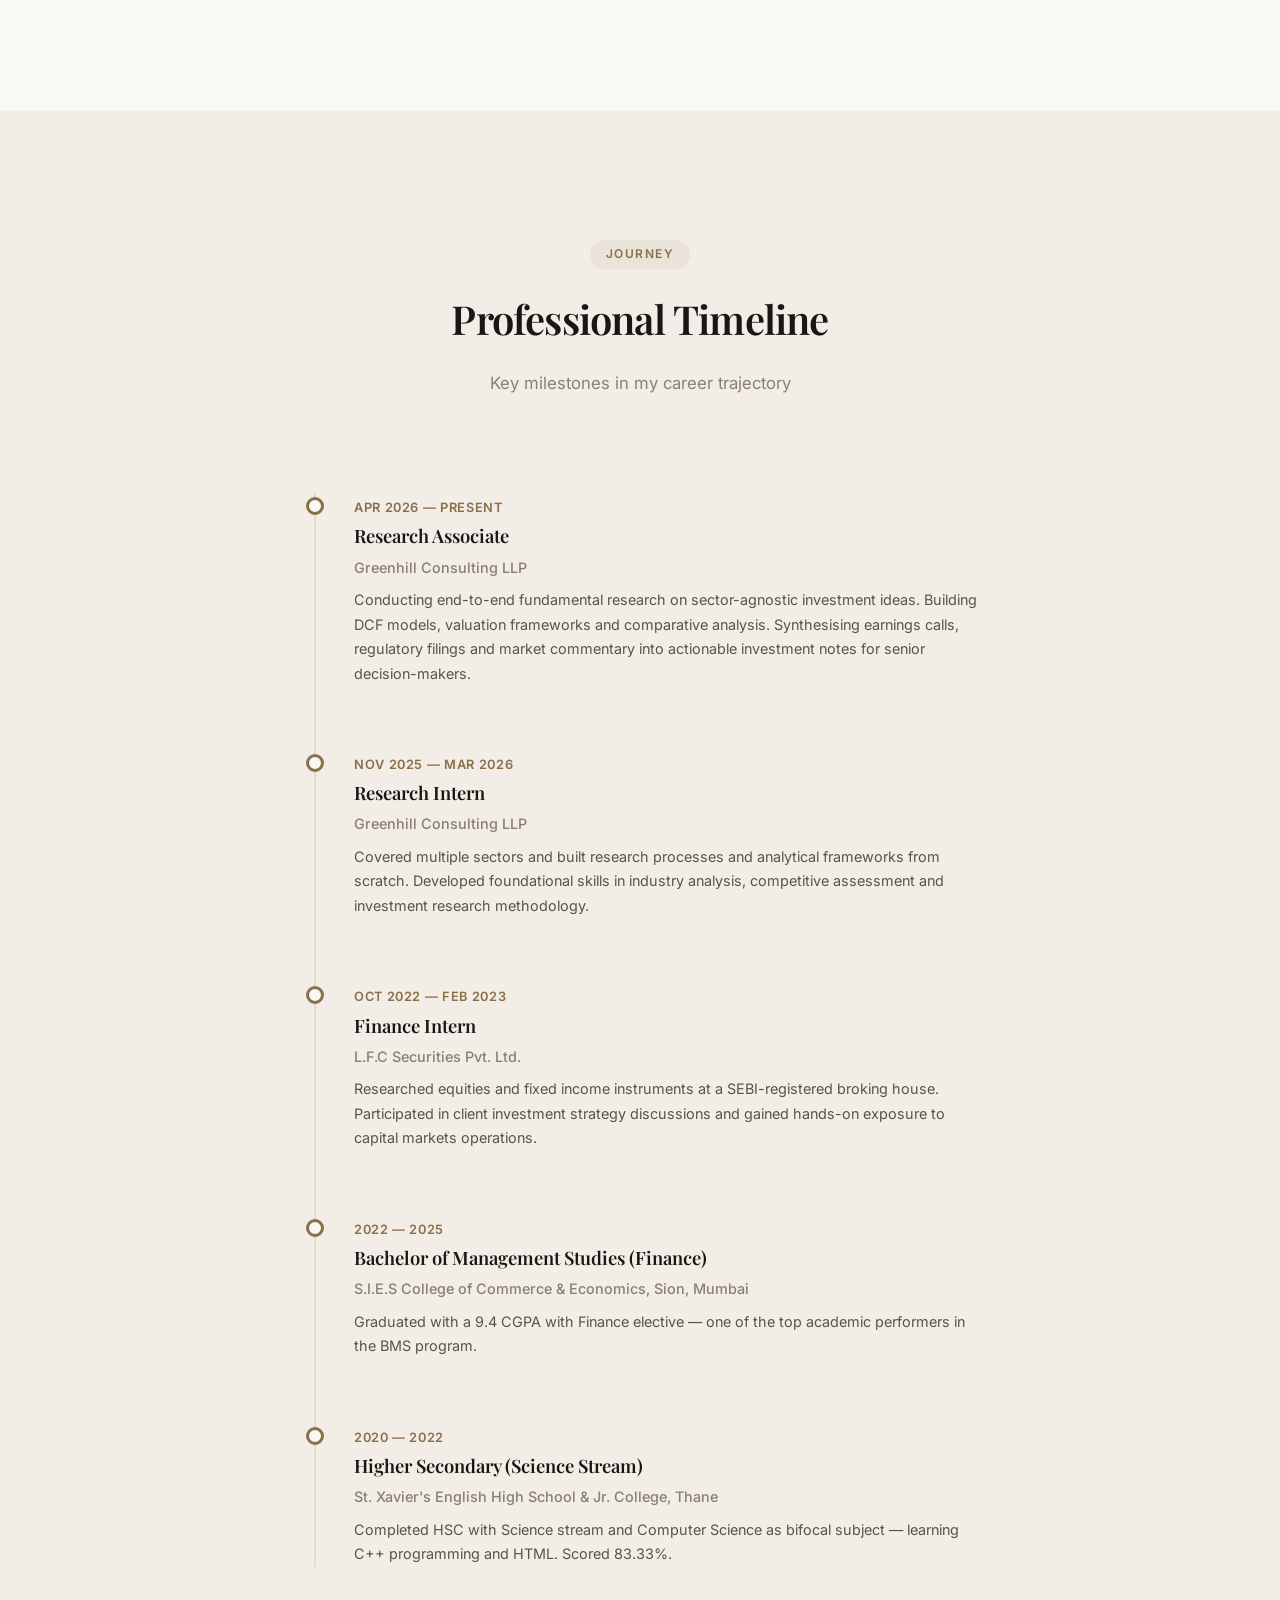
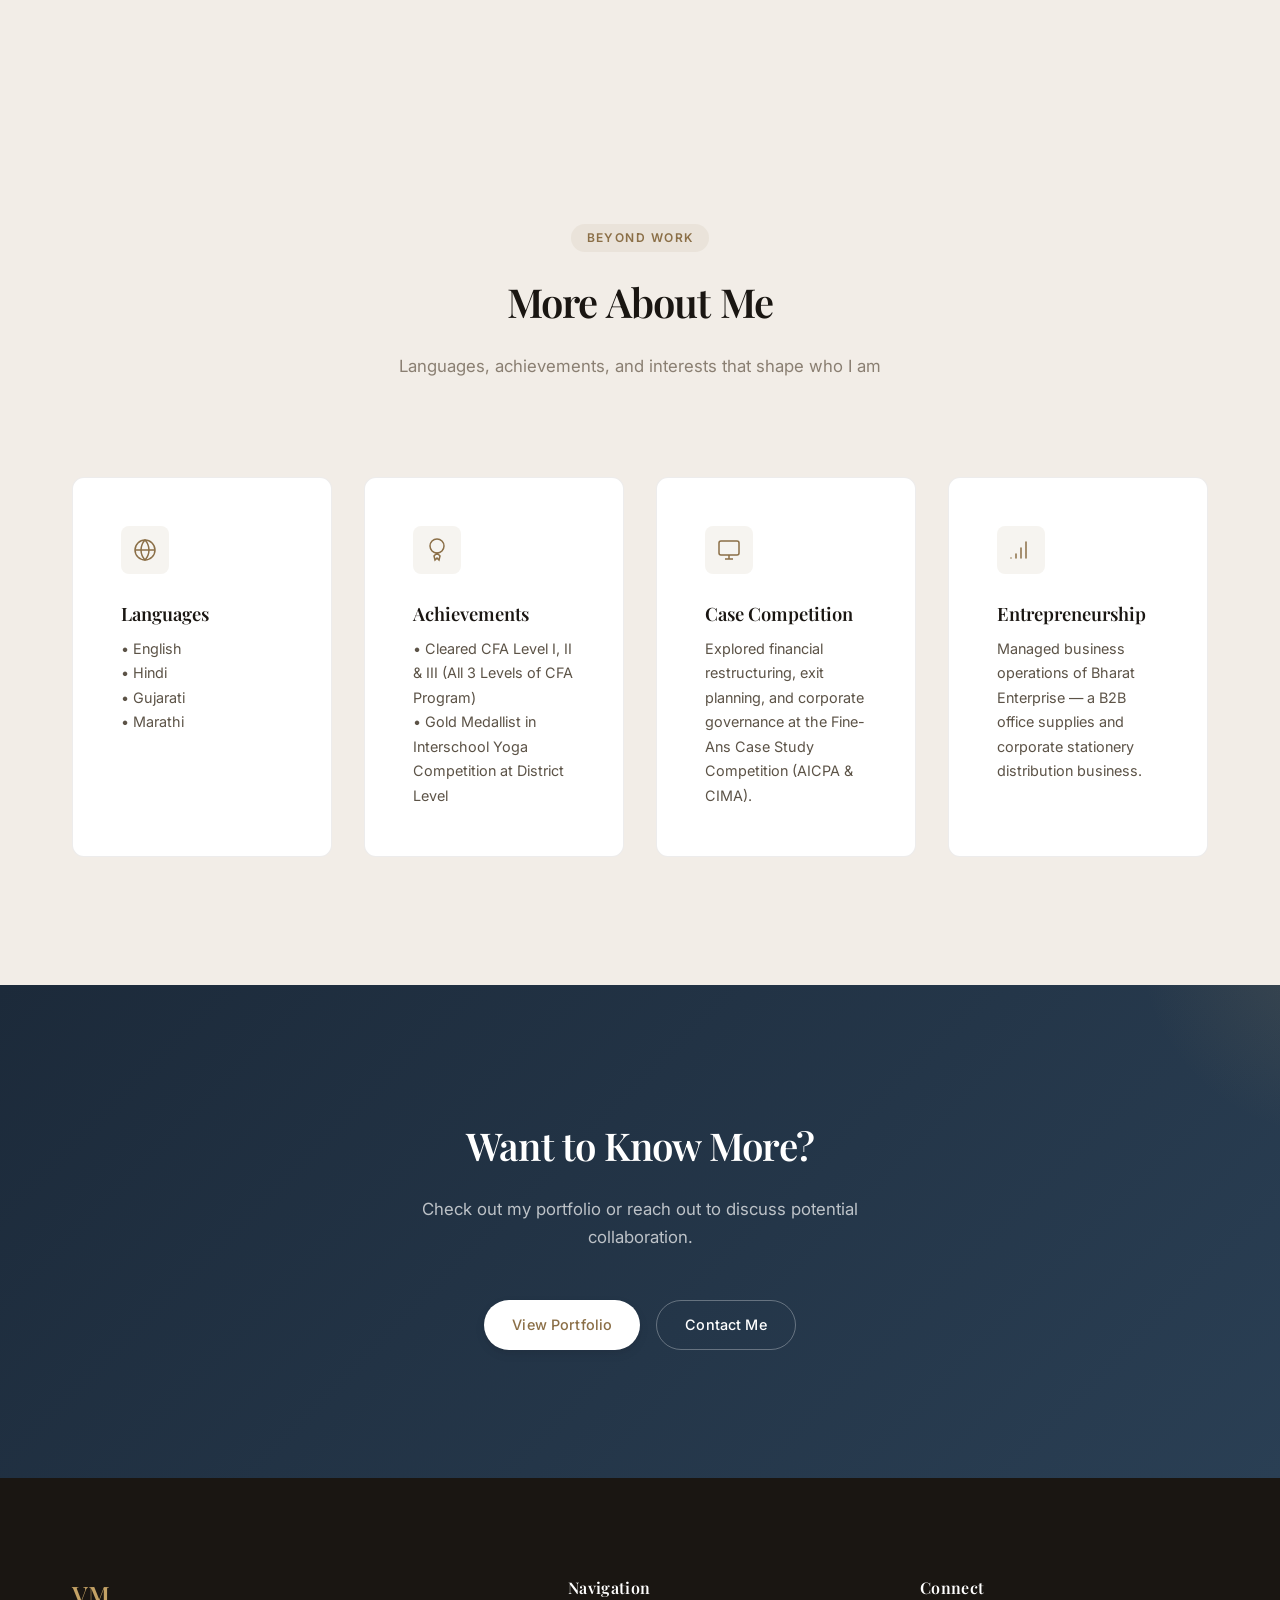
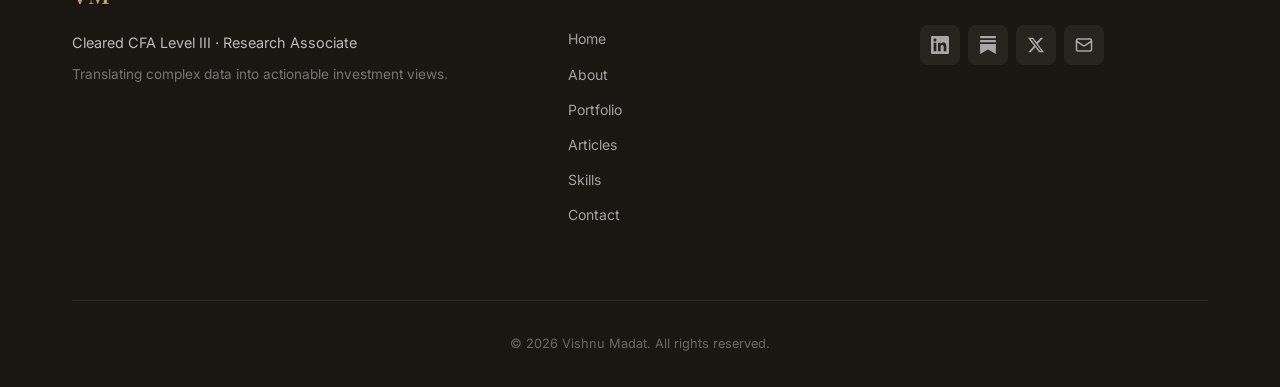
==== commit a91683db: "Update CFA credential to Cleared Level III across website" ====
--- a/about.html
+++ b/about.html
@@ -1,15 +1,20 @@
 <!DOCTYPE html>
 <html lang="en">
+
 <head>
   <meta charset="UTF-8" />
   <meta name="viewport" content="width=device-width, initial-scale=1.0" />
-  <title>About — Vishnu Madat | CFA Level III Candidate & Research Associate</title>
-  <meta name="description" content="Learn about Vishnu Madat — CFA Level III Candidate, NISM Certified Research Analyst at Greenhill Consulting, with expertise in equity research, derivatives, and FX markets." />
+  <title>About — Vishnu Madat | Cleared CFA Level III & Research Associate</title>
+  <meta name="description"
+    content="Learn about Vishnu Madat — Cleared CFA Level III, NISM Certified Research Analyst at Greenhill Consulting, with expertise in equity research, derivatives, and FX markets." />
   <link rel="preconnect" href="https://fonts.googleapis.com" />
   <link rel="preconnect" href="https://fonts.gstatic.com" crossorigin />
-  <link href="https://fonts.googleapis.com/css2?family=Playfair+Display:ital,wght@0,400;0,500;0,600;0,700;1,400;1,500&family=Inter:wght@300;400;500;600;700&family=JetBrains+Mono:wght@400;500&display=swap" rel="stylesheet" />
+  <link
+    href="https://fonts.googleapis.com/css2?family=Playfair+Display:ital,wght@0,400;0,500;0,600;0,700;1,400;1,500&family=Inter:wght@300;400;500;600;700&family=JetBrains+Mono:wght@400;500&display=swap"
+    rel="stylesheet" />
   <link rel="stylesheet" href="styles.css?v=639267403871794292" />
 </head>
+
 <body>
   <!-- Navigation -->
   <nav id="main-nav" class="nav">
@@ -36,7 +41,8 @@
     <section class="page-hero">
       <span class="section-tag animate-fade-up">About Me</span>
       <h1 class="animate-fade-up delay-1">The Story Behind<br />the Research</h1>
-      <p class="animate-fade-up delay-2">Equity research, derivatives, FX markets — and a relentless drive to understand what moves capital.</p>
+      <p class="animate-fade-up delay-2">Equity research, derivatives, FX markets — and a relentless drive to understand
+        what moves capital.</p>
     </section>
 
     <!-- About Content -->
@@ -45,36 +51,37 @@
         <div class="about-grid">
           <div class="about-image-wrapper reveal">
             <div class="about-image">
-              <img src="vishnu-profile.png" alt="Vishnu Madat — CFA Level III Candidate and Research Associate" style="width: 100%; height: 100%; object-fit: cover; border-radius: inherit;" />
+              <img src="vishnu-profile.png" alt="Vishnu Madat — Cleared CFA Level III and Research Associate"
+                style="width: 100%; height: 100%; object-fit: cover; border-radius: inherit;" />
             </div>
             <div class="about-image-accent"></div>
           </div>
           <div class="about-text reveal">
             <h2>Driven by Markets,<br />Grounded in Fundamentals</h2>
             <p>
-              I'm Vishnu Madat, a CFA Level III Candidate and Research Associate at 
-              Greenhill Consulting LLP. With a strong foundation in equity research, 
-              derivatives, and FX markets, I bring an economist's perspective to 
+              I'm Vishnu Madat, a Research Associate at Greenhill Consulting LLP having cleared CFA Level III.
+              With a strong foundation in equity research,
+              derivatives, and FX markets, I bring an economist's perspective to
               analysing financial markets.
             </p>
             <p>
-              My work involves conducting end-to-end fundamental research on 
-              sector-agnostic investment ideas — combining industry analysis, 
-              business-quality assessment, competitive positioning and risk analysis 
-              to evaluate investment opportunities. I build DCF models and valuation 
-              frameworks, synthesise earnings calls and regulatory filings, and 
+              My work involves conducting end-to-end fundamental research on
+              sector-agnostic investment ideas — combining industry analysis,
+              business-quality assessment, competitive positioning and risk analysis
+              to evaluate investment opportunities. I build DCF models and valuation
+              frameworks, synthesise earnings calls and regulatory filings, and
               translate complex macro and market data into actionable investment views.
             </p>
             <p>
-              I cleared both CFA Level I and Level II in my first attempts, with a 
-              Level II score of 2725 on a 2000–2900 scale. Alongside my CFA journey, 
-              I hold the NISM Series-XV (Research Analyst) certification and graduated 
+              I have cleared all three levels of the CFA Program (clearing Level I and Level II in my first attempts, with a
+              Level II score of 2725 on a 2000–2900 scale). Alongside my CFA journey,
+              I hold the NISM Series-XV (Research Analyst) certification and graduated
               with a 9.4 CGPA in BMS Finance from S.I.E.S College, Mumbai.
             </p>
             <div class="about-highlights">
               <div class="highlight-item">
                 <h4>CFA L3</h4>
-                <p>Candidate</p>
+                <p>Cleared</p>
               </div>
               <div class="highlight-item">
                 <h4>2725</h4>
@@ -108,35 +115,41 @@
             <span class="timeline-date">Apr 2026 — Present</span>
             <h3>Research Associate</h3>
             <h4>Greenhill Consulting LLP</h4>
-            <p>Conducting end-to-end fundamental research on sector-agnostic investment ideas. Building DCF models, valuation frameworks and comparative analysis. Synthesising earnings calls, regulatory filings and market commentary into actionable investment notes for senior decision-makers.</p>
+            <p>Conducting end-to-end fundamental research on sector-agnostic investment ideas. Building DCF models,
+              valuation frameworks and comparative analysis. Synthesising earnings calls, regulatory filings and market
+              commentary into actionable investment notes for senior decision-makers.</p>
           </div>
           <div class="timeline-item reveal">
             <div class="timeline-dot"></div>
             <span class="timeline-date">Nov 2025 — Mar 2026</span>
             <h3>Research Intern</h3>
             <h4>Greenhill Consulting LLP</h4>
-            <p>Covered multiple sectors and built research processes and analytical frameworks from scratch. Developed foundational skills in industry analysis, competitive assessment and investment research methodology.</p>
+            <p>Covered multiple sectors and built research processes and analytical frameworks from scratch. Developed
+              foundational skills in industry analysis, competitive assessment and investment research methodology.</p>
           </div>
           <div class="timeline-item reveal">
             <div class="timeline-dot"></div>
             <span class="timeline-date">Oct 2022 — Feb 2023</span>
             <h3>Finance Intern</h3>
             <h4>L.F.C Securities Pvt. Ltd.</h4>
-            <p>Researched equities and fixed income instruments at a SEBI-registered broking house. Participated in client investment strategy discussions and gained hands-on exposure to capital markets operations.</p>
+            <p>Researched equities and fixed income instruments at a SEBI-registered broking house. Participated in
+              client investment strategy discussions and gained hands-on exposure to capital markets operations.</p>
           </div>
           <div class="timeline-item reveal">
             <div class="timeline-dot"></div>
             <span class="timeline-date">2022 — 2025</span>
             <h3>Bachelor of Management Studies (Finance)</h3>
             <h4>S.I.E.S College of Commerce & Economics, Sion, Mumbai</h4>
-            <p>Graduated with a 9.4 CGPA with Finance elective — one of the top academic performers in the BMS program.</p>
+            <p>Graduated with a 9.4 CGPA with Finance elective — one of the top academic performers in the BMS program.
+            </p>
           </div>
           <div class="timeline-item reveal">
             <div class="timeline-dot"></div>
             <span class="timeline-date">2020 — 2022</span>
             <h3>Higher Secondary (Science Stream)</h3>
             <h4>St. Xavier's English High School &amp; Jr. College, Thane</h4>
-            <p>Completed HSC with Science stream and Computer Science as bifocal subject — learning C++ programming and HTML. Scored 83.33%.</p>
+            <p>Completed HSC with Science stream and Computer Science as bifocal subject — learning C++ programming and
+              HTML. Scored 83.33%.</p>
           </div>
         </div>
       </div>
@@ -154,8 +167,9 @@
           <div class="feature-card" id="extra-1">
             <div class="feature-icon">
               <svg viewBox="0 0 24 24" fill="none" stroke="currentColor" stroke-width="1.5">
-                <circle cx="12" cy="12" r="10"/>
-                <path d="M2 12h20M12 2a15.3 15.3 0 0 1 4 10 15.3 15.3 0 0 1-4 10 15.3 15.3 0 0 1-4-10 15.3 15.3 0 0 1 4-10z"/>
+                <circle cx="12" cy="12" r="10" />
+                <path
+                  d="M2 12h20M12 2a15.3 15.3 0 0 1 4 10 15.3 15.3 0 0 1-4 10 15.3 15.3 0 0 1-4-10 15.3 15.3 0 0 1 4-10z" />
               </svg>
             </div>
             <h3>Languages</h3>
@@ -169,35 +183,37 @@
           <div class="feature-card" id="extra-2">
             <div class="feature-icon">
               <svg viewBox="0 0 24 24" fill="none" stroke="currentColor" stroke-width="1.5">
-                <path d="M12 15l-3 3 1 4 2-2 2 2 1-4-3-3z"/>
-                <circle cx="12" cy="8" r="7"/>
+                <path d="M12 15l-3 3 1 4 2-2 2 2 1-4-3-3z" />
+                <circle cx="12" cy="8" r="7" />
               </svg>
             </div>
             <h3>Achievements</h3>
             <p>
-              • Cleared CFA Level I &amp; II in first attempt<br>
+              • Cleared CFA Level I, II &amp; III (All 3 Levels of CFA Program)<br>
               • Gold Medallist in Interschool Yoga Competition at District Level
             </p>
           </div>
           <div class="feature-card" id="extra-3">
             <div class="feature-icon">
               <svg viewBox="0 0 24 24" fill="none" stroke="currentColor" stroke-width="1.5">
-                <rect x="2" y="3" width="20" height="14" rx="2" ry="2"/>
-                <line x1="8" y1="21" x2="16" y2="21"/>
-                <line x1="12" y1="17" x2="12" y2="21"/>
+                <rect x="2" y="3" width="20" height="14" rx="2" ry="2" />
+                <line x1="8" y1="21" x2="16" y2="21" />
+                <line x1="12" y1="17" x2="12" y2="21" />
               </svg>
             </div>
             <h3>Case Competition</h3>
-            <p>Explored financial restructuring, exit planning, and corporate governance at the Fine-Ans Case Study Competition (AICPA & CIMA).</p>
+            <p>Explored financial restructuring, exit planning, and corporate governance at the Fine-Ans Case Study
+              Competition (AICPA & CIMA).</p>
           </div>
           <div class="feature-card" id="extra-4">
             <div class="feature-icon">
               <svg viewBox="0 0 24 24" fill="none" stroke="currentColor" stroke-width="1.5">
-                <path d="M2 20h.01M7 20v-4M12 20V10M17 20V4" stroke-linecap="round" stroke-linejoin="round"/>
+                <path d="M2 20h.01M7 20v-4M12 20V10M17 20V4" stroke-linecap="round" stroke-linejoin="round" />
               </svg>
             </div>
             <h3>Entrepreneurship</h3>
-            <p>Managed business operations of Bharat Enterprise — a B2B office supplies and corporate stationery distribution business.</p>
+            <p>Managed business operations of Bharat Enterprise — a B2B office supplies and corporate stationery
+              distribution business.</p>
           </div>
         </div>
       </div>
@@ -211,7 +227,8 @@
           <p>Check out my portfolio or reach out to discuss potential collaboration.</p>
           <div style="display: flex; gap: 1rem; justify-content: center; flex-wrap: wrap;">
             <a href="portfolio.html" class="btn btn-light">View Portfolio</a>
-            <a href="contact.html" class="btn btn-outline" style="color: #fff; border-color: rgba(255,255,255,0.3);">Contact Me</a>
+            <a href="contact.html" class="btn btn-outline"
+              style="color: #fff; border-color: rgba(255,255,255,0.3);">Contact Me</a>
           </div>
         </div>
       </div>
@@ -224,7 +241,7 @@
       <div class="footer-grid">
         <div class="footer-brand">
           <span class="footer-logo">VM</span>
-          <p>CFA Level III Candidate · Research Associate</p>
+          <p>Cleared CFA Level III · Research Associate</p>
           <p class="footer-tagline">Translating complex data into actionable investment views.</p>
         </div>
         <div class="footer-nav">
@@ -241,14 +258,30 @@
         <div class="footer-social">
           <h4>Connect</h4>
           <div class="social-links" id="social-links">
-            <a href="https://www.linkedin.com/in/vishnumadat/" class="social-link" aria-label="LinkedIn" target="_blank" rel="noopener noreferrer">
-              <svg viewBox="0 0 24 24" fill="currentColor"><path d="M20.447 20.452h-3.554v-5.569c0-1.328-.027-3.037-1.852-3.037-1.853 0-2.136 1.445-2.136 2.939v5.667H9.351V9h3.414v1.561h.046c.477-.9 1.637-1.85 3.37-1.85 3.601 0 4.267 2.37 4.267 5.455v6.286zM5.337 7.433c-1.144 0-2.063-.926-2.063-2.065 0-1.138.92-2.063 2.063-2.063 1.14 0 2.064.925 2.064 2.063 0 1.139-.925 2.065-2.064 2.065zm1.782 13.019H3.555V9h3.564v11.452zM22.225 0H1.771C.792 0 0 .774 0 1.729v20.542C0 23.227.792 24 1.771 24h20.451C23.2 24 24 23.227 24 22.271V1.729C24 .774 23.2 0 22.222 0h.003z"/></svg>
+            <a href="https://www.linkedin.com/in/vishnumadat/" class="social-link" aria-label="LinkedIn" target="_blank"
+              rel="noopener noreferrer">
+              <svg viewBox="0 0 24 24" fill="currentColor">
+                <path
+                  d="M20.447 20.452h-3.554v-5.569c0-1.328-.027-3.037-1.852-3.037-1.853 0-2.136 1.445-2.136 2.939v5.667H9.351V9h3.414v1.561h.046c.477-.9 1.637-1.85 3.37-1.85 3.601 0 4.267 2.37 4.267 5.455v6.286zM5.337 7.433c-1.144 0-2.063-.926-2.063-2.065 0-1.138.92-2.063 2.063-2.063 1.14 0 2.064.925 2.064 2.063 0 1.139-.925 2.065-2.064 2.065zm1.782 13.019H3.555V9h3.564v11.452zM22.225 0H1.771C.792 0 0 .774 0 1.729v20.542C0 23.227.792 24 1.771 24h20.451C23.2 24 24 23.227 24 22.271V1.729C24 .774 23.2 0 22.222 0h.003z" />
+              </svg>
             </a>
-            <a href="https://substack.com/@vishnumadat" class="social-link" aria-label="Substack" target="_blank" rel="noopener noreferrer">
-              <svg viewBox="0 0 24 24" fill="currentColor"><path d="M22.539 8.242H1.46V5.406h21.08v2.836zM1.46 10.812V24L12 18.11 22.54 24V10.812H1.46zM22.54 0H1.46v2.836h21.08V0z"/></svg>
+            <a href="https://substack.com/@vishnumadat" class="social-link" aria-label="Substack" target="_blank"
+              rel="noopener noreferrer">
+              <svg viewBox="0 0 24 24" fill="currentColor">
+                <path
+                  d="M22.539 8.242H1.46V5.406h21.08v2.836zM1.46 10.812V24L12 18.11 22.54 24V10.812H1.46zM22.54 0H1.46v2.836h21.08V0z" />
+              </svg>
             </a>
-            <a href="https://x.com/MadatVishnu" class="social-link" aria-label="X (Twitter)" target="_blank" rel="noopener noreferrer"><svg viewBox="0 0 24 24" fill="currentColor"><path d="M18.244 2.25h3.308l-7.227 8.26 8.502 11.24H16.17l-5.214-6.817L4.99 21.75H1.68l7.73-8.835L1.254 2.25H8.08l4.713 6.231zm-1.161 17.52h1.833L7.084 4.126H5.117z"/></svg></a>
-            <a href="mailto:vishnumahadevmadat@gmail.com" class="social-link" aria-label="Email"><svg viewBox="0 0 24 24" fill="none" stroke="currentColor" stroke-width="2"><rect x="2" y="4" width="20" height="16" rx="2"/><path d="m22 7-8.97 5.7a1.94 1.94 0 0 1-2.06 0L2 7"/></svg></a>
+            <a href="https://x.com/MadatVishnu" class="social-link" aria-label="X (Twitter)" target="_blank"
+              rel="noopener noreferrer"><svg viewBox="0 0 24 24" fill="currentColor">
+                <path
+                  d="M18.244 2.25h3.308l-7.227 8.26 8.502 11.24H16.17l-5.214-6.817L4.99 21.75H1.68l7.73-8.835L1.254 2.25H8.08l4.713 6.231zm-1.161 17.52h1.833L7.084 4.126H5.117z" />
+              </svg></a>
+            <a href="mailto:vishnumahadevmadat@gmail.com" class="social-link" aria-label="Email"><svg
+                viewBox="0 0 24 24" fill="none" stroke="currentColor" stroke-width="2">
+                <rect x="2" y="4" width="20" height="16" rx="2" />
+                <path d="m22 7-8.97 5.7a1.94 1.94 0 0 1-2.06 0L2 7" />
+              </svg></a>
           </div>
         </div>
       </div>
@@ -260,4 +293,5 @@
 
   <script src="main.js"></script>
 </body>
-</html>
+
+</html>
--- a/styles.css
+++ b/styles.css
@@ -1811,3 +1811,270 @@
 .stagger-children .reveal:nth-child(4) { transition-delay: 0.4s; }
 .stagger-children .reveal:nth-child(5) { transition-delay: 0.5s; }
 .stagger-children .reveal:nth-child(6) { transition-delay: 0.6s; }
+
+/* ============================================
+   DISCLAIMER MODAL OVERLAY
+   ============================================ */
+.disclaimer-overlay {
+  position: fixed;
+  inset: 0;
+  z-index: 10000;
+  background: rgba(26, 22, 18, 0.65);
+  backdrop-filter: blur(8px) saturate(120%);
+  -webkit-backdrop-filter: blur(8px) saturate(120%);
+  display: flex;
+  align-items: center;
+  justify-content: center;
+  padding: var(--space-xl);
+  opacity: 0;
+  transition: opacity 0.35s var(--ease-out);
+}
+
+.disclaimer-overlay.visible {
+  opacity: 1;
+}
+
+.disclaimer-modal {
+  background: var(--color-bg-card);
+  border-radius: var(--radius-xl);
+  box-shadow: var(--shadow-xl);
+  border: 1px solid var(--color-border);
+  max-width: 620px;
+  width: 100%;
+  max-height: 90vh;
+  overflow-y: auto;
+  position: relative;
+  transform: translateY(20px);
+  transition: transform 0.4s var(--ease-out);
+}
+
+.disclaimer-overlay.visible .disclaimer-modal {
+  transform: translateY(0);
+}
+
+.disclaimer-modal-inner {
+  padding: var(--space-2xl) var(--space-2xl) var(--space-xl);
+}
+
+.disclaimer-accent-line {
+  position: absolute;
+  top: 0;
+  left: 0;
+  right: 0;
+  height: 3px;
+  background: linear-gradient(90deg, var(--color-accent), var(--color-gold), var(--color-burgundy));
+  border-radius: var(--radius-xl) var(--radius-xl) 0 0;
+}
+
+.disclaimer-icon-wrap {
+  width: 52px;
+  height: 52px;
+  display: flex;
+  align-items: center;
+  justify-content: center;
+  background: rgba(107, 58, 58, 0.08);
+  border-radius: 50%;
+  margin: 0 auto var(--space-lg);
+  color: var(--color-burgundy);
+}
+
+.disclaimer-icon-wrap svg {
+  width: 26px;
+  height: 26px;
+}
+
+.disclaimer-heading {
+  font-family: var(--font-display);
+  font-size: 1.35rem;
+  font-weight: 600;
+  color: var(--color-text-primary);
+  text-align: center;
+  margin-bottom: var(--space-xl);
+  letter-spacing: -0.02em;
+  line-height: 1.3;
+}
+
+.disclaimer-body {
+  margin-bottom: var(--space-lg);
+}
+
+.disclaimer-body p {
+  font-size: 0.9rem;
+  color: var(--color-text-secondary);
+  line-height: 1.8;
+  margin-bottom: var(--space-md);
+}
+
+.disclaimer-body p:last-child {
+  margin-bottom: 0;
+}
+
+.disclaimer-meta {
+  display: flex;
+  align-items: center;
+  gap: var(--space-sm);
+  font-size: 0.78rem;
+  color: var(--color-text-muted);
+  margin-bottom: var(--space-xl);
+  padding: var(--space-sm) var(--space-md);
+  background: var(--color-bg-alt);
+  border-radius: var(--radius-md);
+  flex-wrap: wrap;
+}
+
+.disclaimer-meta strong {
+  color: var(--color-text-secondary);
+}
+
+.disclaimer-full-link {
+  color: var(--color-accent) !important;
+  font-weight: 600;
+  text-decoration: underline;
+  transition: color var(--duration-fast) var(--ease-out);
+}
+
+.disclaimer-full-link:hover {
+  color: var(--color-accent-hover) !important;
+}
+
+/* Checkbox */
+.disclaimer-checkbox-wrap {
+  margin-bottom: var(--space-lg);
+}
+
+.disclaimer-label {
+  display: flex;
+  align-items: flex-start;
+  gap: var(--space-md);
+  cursor: pointer;
+  padding: var(--space-md) var(--space-lg);
+  border: 1.5px solid var(--color-border);
+  border-radius: var(--radius-md);
+  background: var(--color-bg);
+  transition: border-color var(--duration-fast) var(--ease-out), background var(--duration-fast) var(--ease-out);
+}
+
+.disclaimer-label:hover {
+  border-color: var(--color-accent);
+  background: var(--color-accent-light);
+}
+
+.disclaimer-label:focus-within {
+  border-color: var(--color-accent);
+  box-shadow: 0 0 0 3px var(--color-accent-glow);
+}
+
+.disclaimer-checkbox {
+  position: absolute;
+  opacity: 0;
+  width: 0;
+  height: 0;
+}
+
+.disclaimer-checkmark {
+  width: 22px;
+  height: 22px;
+  min-width: 22px;
+  border: 2px solid var(--color-border-hover);
+  border-radius: var(--radius-sm);
+  background: var(--color-bg-card);
+  display: flex;
+  align-items: center;
+  justify-content: center;
+  transition: all var(--duration-fast) var(--ease-out);
+  margin-top: 1px;
+  position: relative;
+}
+
+.disclaimer-checkbox:checked + .disclaimer-checkmark {
+  background: var(--color-accent);
+  border-color: var(--color-accent);
+}
+
+.disclaimer-checkbox:checked + .disclaimer-checkmark::after {
+  content: '';
+  width: 6px;
+  height: 11px;
+  border: solid #fff;
+  border-width: 0 2.5px 2.5px 0;
+  transform: rotate(45deg);
+  position: absolute;
+  top: 2px;
+  left: 6px;
+}
+
+.disclaimer-checkbox:focus-visible + .disclaimer-checkmark {
+  box-shadow: 0 0 0 3px var(--color-accent-glow);
+  border-color: var(--color-accent);
+}
+
+.disclaimer-label-text {
+  font-size: 0.88rem;
+  color: var(--color-text-secondary);
+  line-height: 1.6;
+  font-weight: 500;
+}
+
+/* Continue Button */
+.disclaimer-continue-btn {
+  width: 100%;
+  justify-content: center;
+  padding: 0.9rem 2rem;
+  font-size: 0.95rem;
+  font-weight: 600;
+  letter-spacing: 0.01em;
+}
+
+.disclaimer-continue-btn:disabled {
+  background: var(--color-surface);
+  color: var(--color-text-muted);
+  box-shadow: none;
+  cursor: not-allowed;
+  transform: none;
+}
+
+.disclaimer-continue-btn:disabled:hover {
+  transform: none;
+  box-shadow: none;
+}
+
+/* Error message */
+.disclaimer-error {
+  margin-top: var(--space-md);
+  padding: var(--space-md) var(--space-lg);
+  background: rgba(220, 38, 38, 0.06);
+  border: 1px solid rgba(220, 38, 38, 0.2);
+  border-radius: var(--radius-md);
+  color: #dc2626;
+  font-size: 0.85rem;
+  font-weight: 500;
+  text-align: center;
+}
+
+/* Responsive */
+@media (max-width: 640px) {
+  .disclaimer-modal-inner {
+    padding: var(--space-xl) var(--space-lg) var(--space-lg);
+  }
+  .disclaimer-heading {
+    font-size: 1.15rem;
+  }
+  .disclaimer-body p {
+    font-size: 0.85rem;
+  }
+  .disclaimer-label {
+    padding: var(--space-sm) var(--space-md);
+  }
+  .disclaimer-label-text {
+    font-size: 0.82rem;
+  }
+}
+
+@media (max-width: 420px) {
+  .disclaimer-overlay {
+    padding: var(--space-md);
+  }
+  .disclaimer-modal-inner {
+    padding: var(--space-lg) var(--space-md) var(--space-md);
+  }
+}
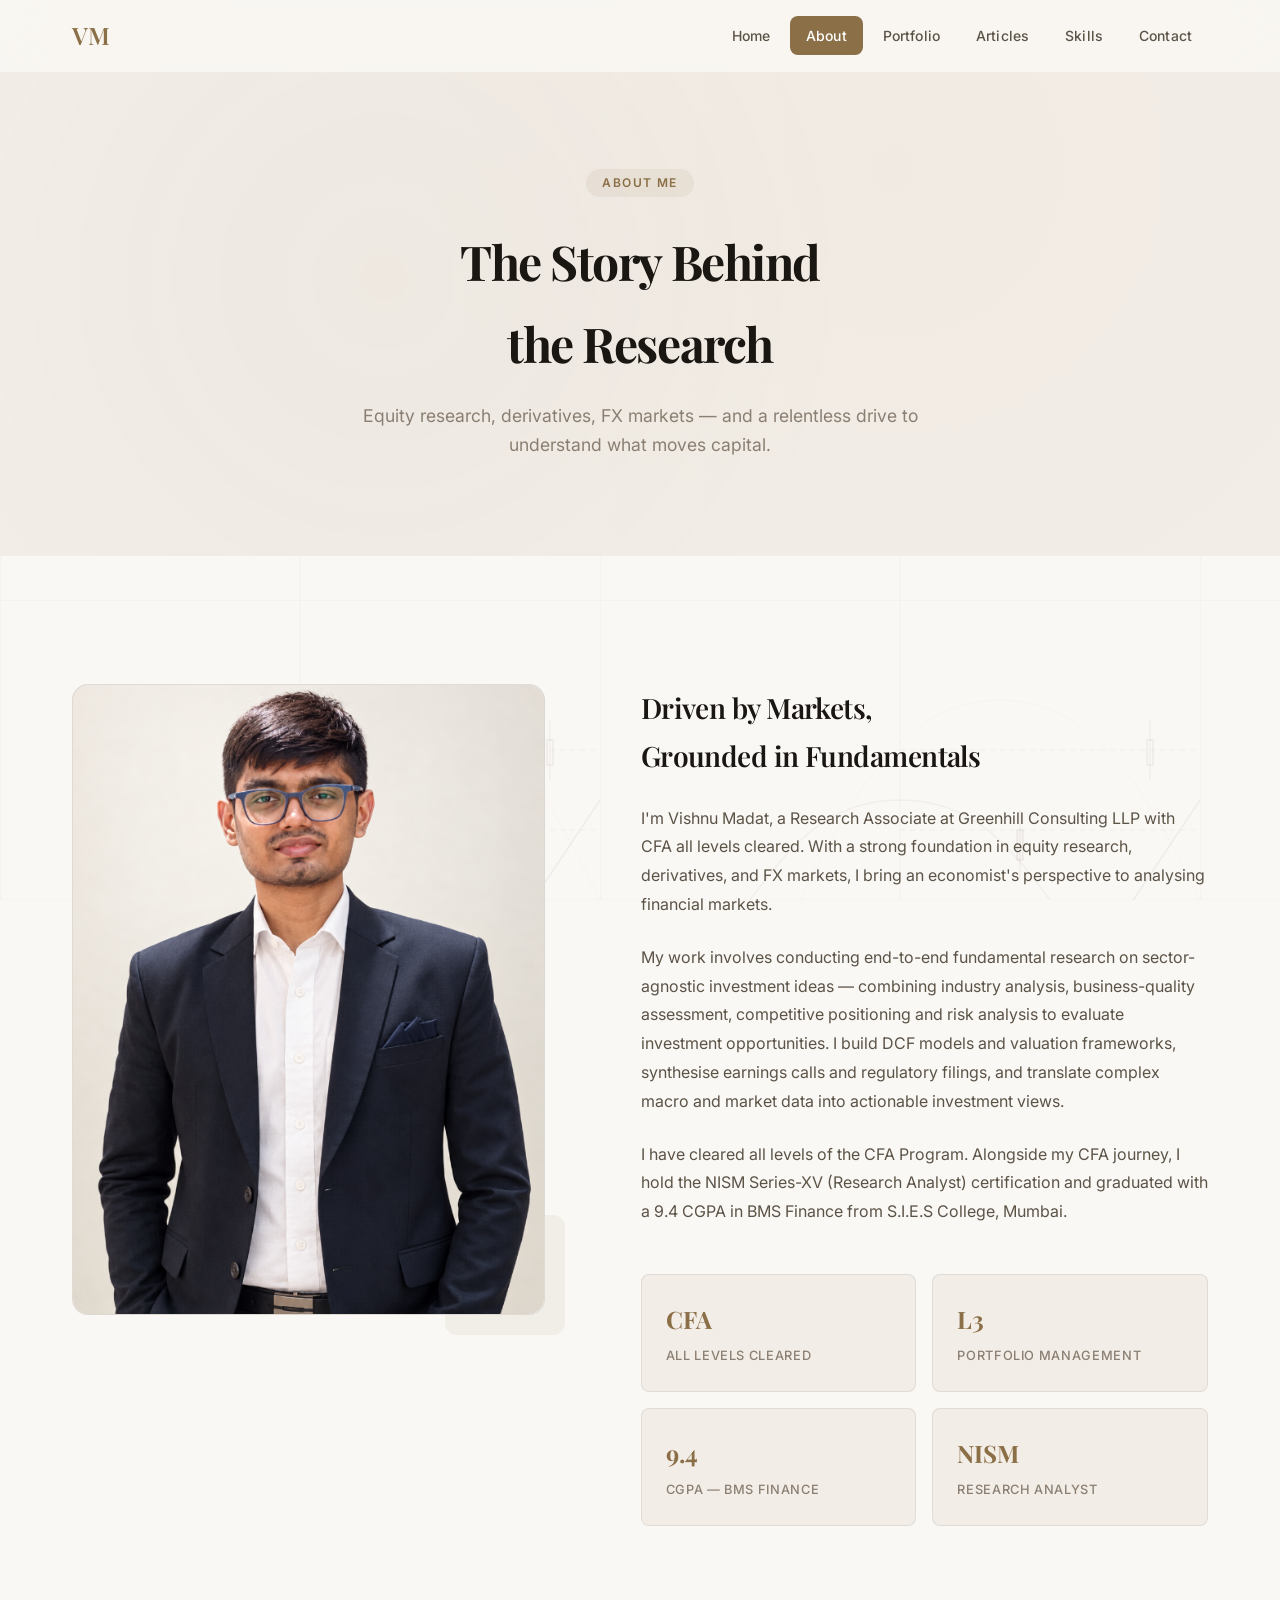
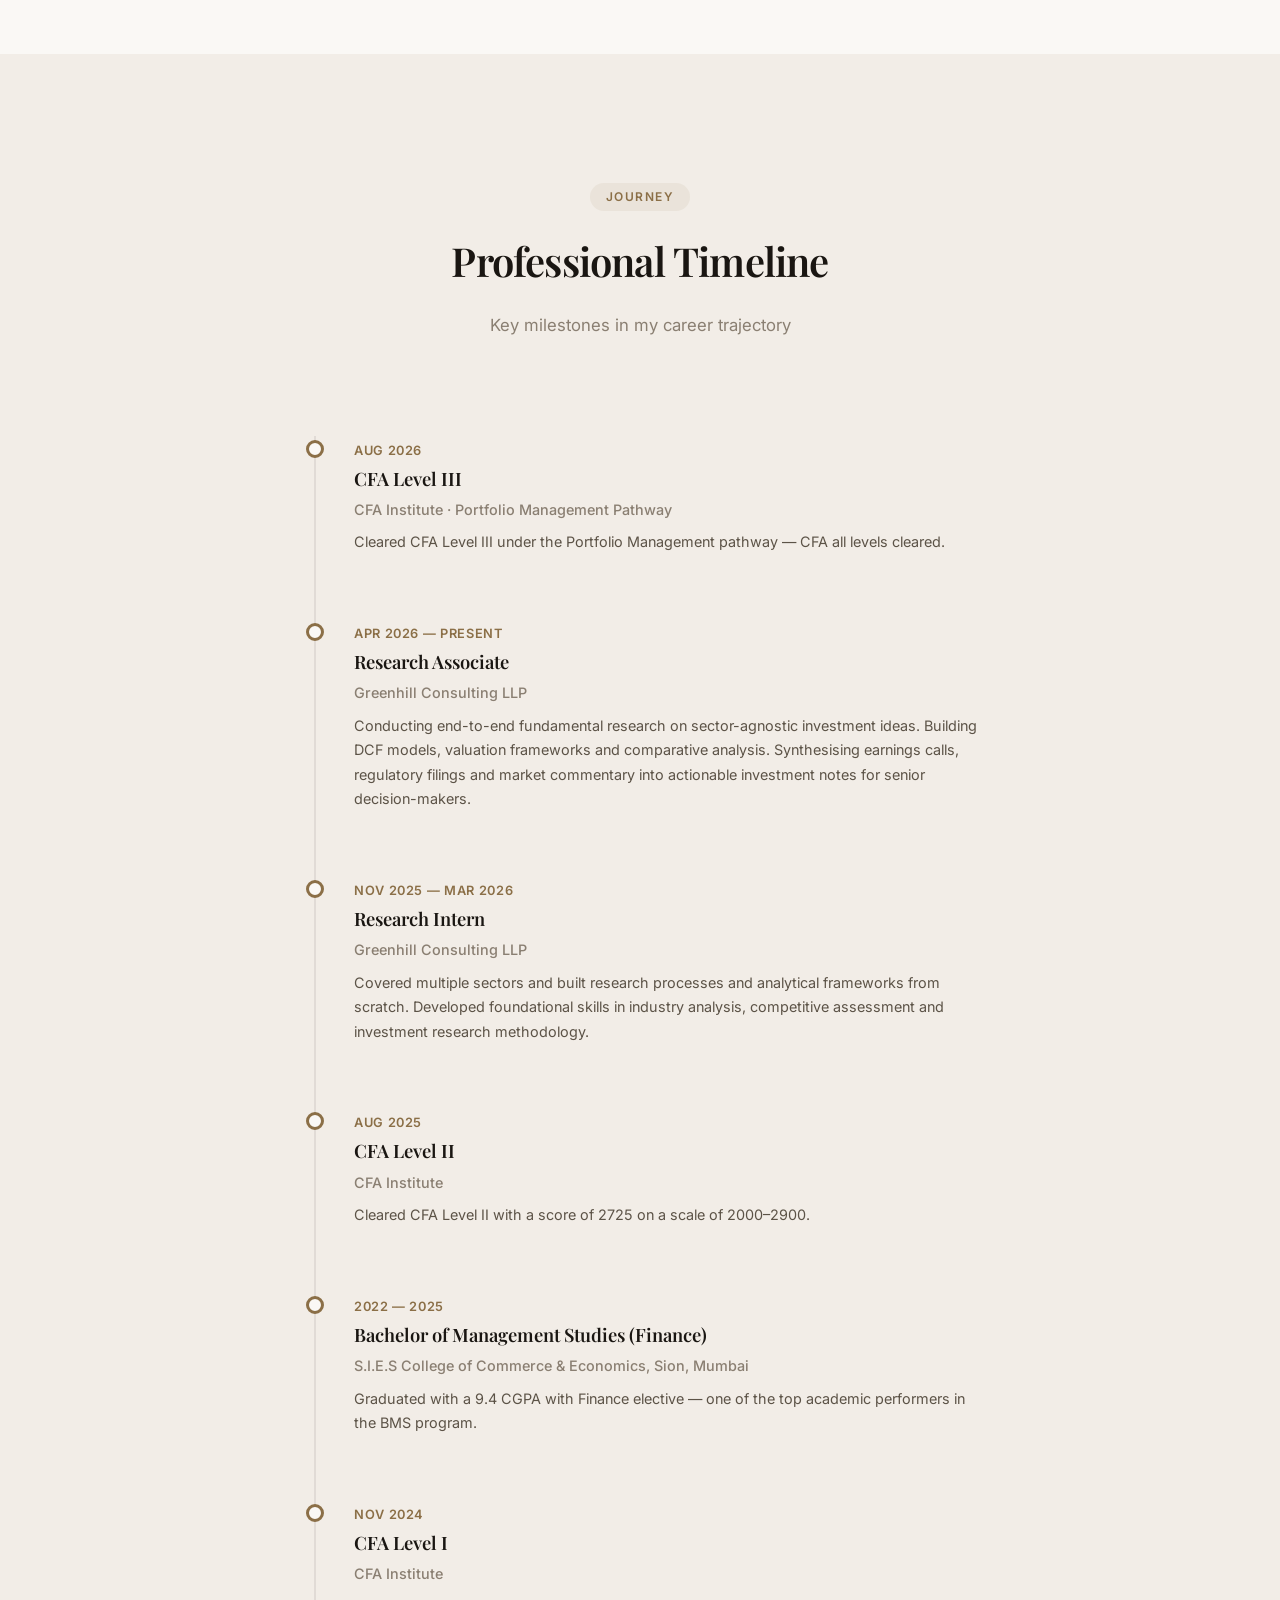
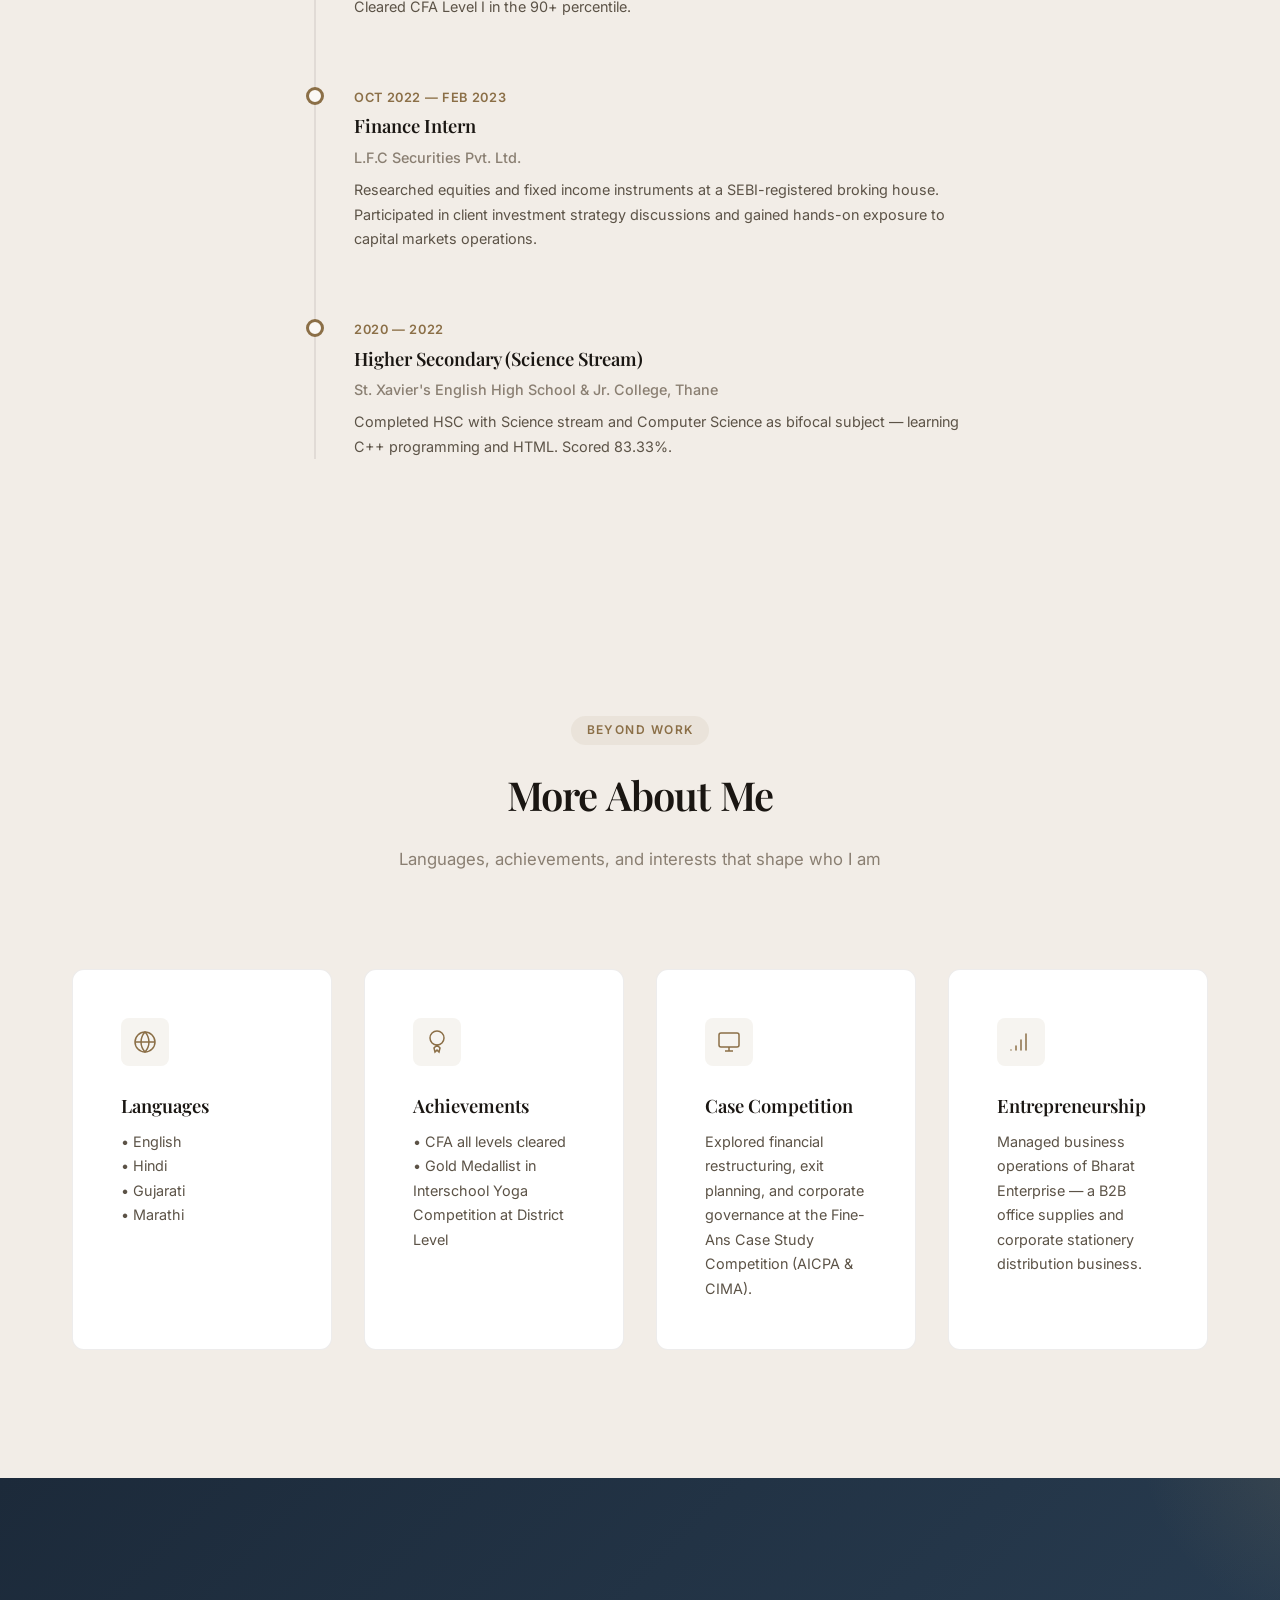
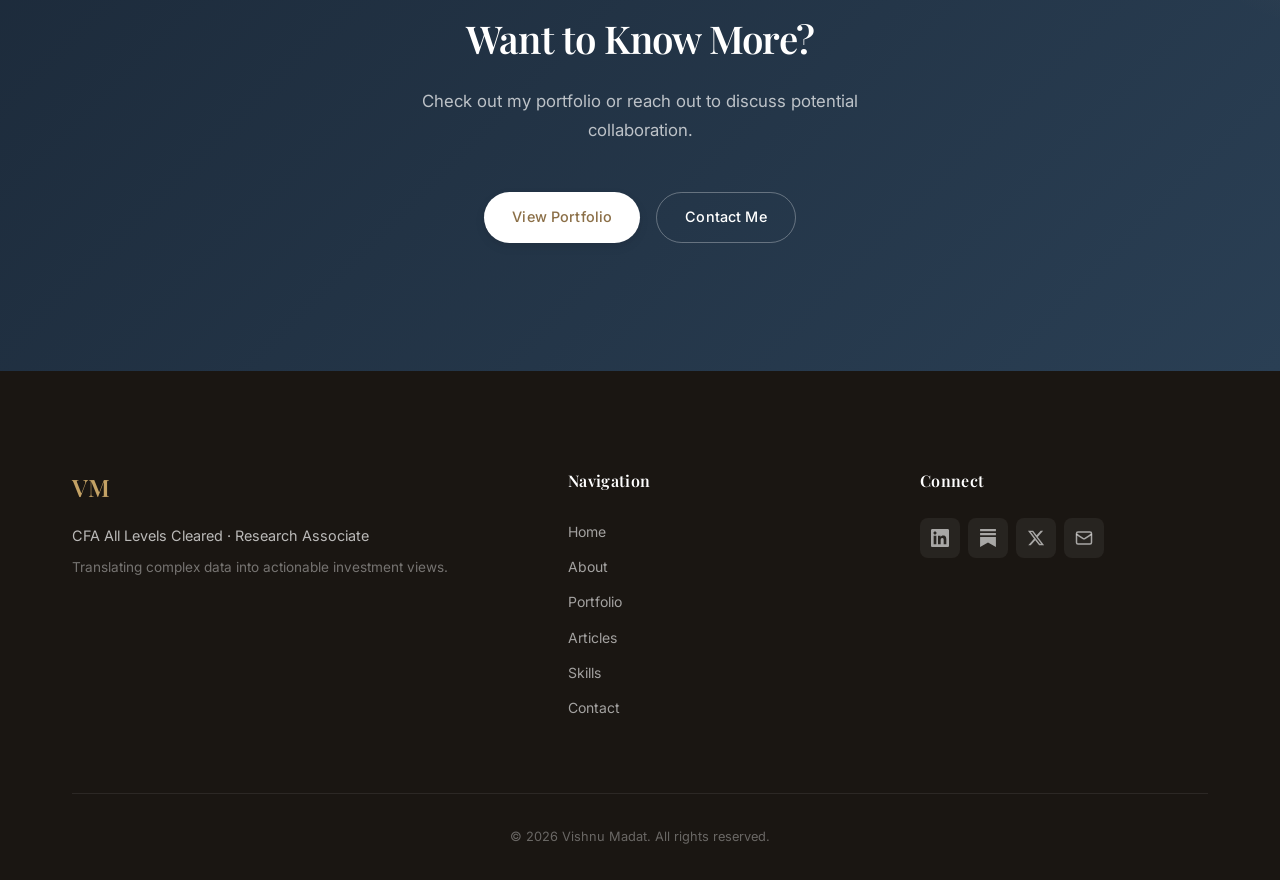
==== commit cfbe216f: "Update CFA credential wording to CFA all levels cleared and integrate CFA L1, L2, L3 milestones in t" ====
--- a/about.html
+++ b/about.html
@@ -4,9 +4,9 @@
 <head>
   <meta charset="UTF-8" />
   <meta name="viewport" content="width=device-width, initial-scale=1.0" />
-  <title>About — Vishnu Madat | Cleared CFA Level III & Research Associate</title>
+  <title>About — Vishnu Madat | CFA All Levels Cleared & Research Associate</title>
   <meta name="description"
-    content="Learn about Vishnu Madat — Cleared CFA Level III, NISM Certified Research Analyst at Greenhill Consulting, with expertise in equity research, derivatives, and FX markets." />
+    content="Learn about Vishnu Madat — CFA All Levels Cleared, NISM Certified Research Analyst at Greenhill Consulting, with expertise in equity research, derivatives, and FX markets." />
   <link rel="preconnect" href="https://fonts.googleapis.com" />
   <link rel="preconnect" href="https://fonts.gstatic.com" crossorigin />
   <link
@@ -51,7 +51,7 @@
         <div class="about-grid">
           <div class="about-image-wrapper reveal">
             <div class="about-image">
-              <img src="vishnu-profile.png" alt="Vishnu Madat — Cleared CFA Level III and Research Associate"
+              <img src="vishnu-profile.png" alt="Vishnu Madat — CFA All Levels Cleared and Research Associate"
                 style="width: 100%; height: 100%; object-fit: cover; border-radius: inherit;" />
             </div>
             <div class="about-image-accent"></div>
@@ -59,7 +59,7 @@
           <div class="about-text reveal">
             <h2>Driven by Markets,<br />Grounded in Fundamentals</h2>
             <p>
-              I'm Vishnu Madat, a Research Associate at Greenhill Consulting LLP having cleared CFA Level III.
+              I'm Vishnu Madat, a Research Associate at Greenhill Consulting LLP with CFA all levels cleared.
               With a strong foundation in equity research,
               derivatives, and FX markets, I bring an economist's perspective to
               analysing financial markets.
@@ -73,19 +73,18 @@
               translate complex macro and market data into actionable investment views.
             </p>
             <p>
-              I have cleared all three levels of the CFA Program (clearing Level I and Level II in my first attempts, with a
-              Level II score of 2725 on a 2000–2900 scale). Alongside my CFA journey,
+              I have cleared all levels of the CFA Program. Alongside my CFA journey,
               I hold the NISM Series-XV (Research Analyst) certification and graduated
               with a 9.4 CGPA in BMS Finance from S.I.E.S College, Mumbai.
             </p>
             <div class="about-highlights">
               <div class="highlight-item">
-                <h4>CFA L3</h4>
-                <p>Cleared</p>
+                <h4>CFA</h4>
+                <p>All Levels Cleared</p>
               </div>
               <div class="highlight-item">
-                <h4>2725</h4>
-                <p>CFA L2 Score</p>
+                <h4>L3</h4>
+                <p>Portfolio Management</p>
               </div>
               <div class="highlight-item">
                 <h4>9.4</h4>
@@ -112,6 +111,13 @@
         <div class="timeline">
           <div class="timeline-item reveal">
             <div class="timeline-dot"></div>
+            <span class="timeline-date">Aug 2026</span>
+            <h3>CFA Level III</h3>
+            <h4>CFA Institute · Portfolio Management Pathway</h4>
+            <p>Cleared CFA Level III under the Portfolio Management pathway — CFA all levels cleared.</p>
+          </div>
+          <div class="timeline-item reveal">
+            <div class="timeline-dot"></div>
             <span class="timeline-date">Apr 2026 — Present</span>
             <h3>Research Associate</h3>
             <h4>Greenhill Consulting LLP</h4>
@@ -129,19 +135,33 @@
           </div>
           <div class="timeline-item reveal">
             <div class="timeline-dot"></div>
+            <span class="timeline-date">Aug 2025</span>
+            <h3>CFA Level II</h3>
+            <h4>CFA Institute</h4>
+            <p>Cleared CFA Level II with a score of 2725 on a scale of 2000–2900.</p>
+          </div>
+          <div class="timeline-item reveal">
+            <div class="timeline-dot"></div>
+            <span class="timeline-date">2022 — 2025</span>
+            <h3>Bachelor of Management Studies (Finance)</h3>
+            <h4>S.I.E.S College of Commerce & Economics, Sion, Mumbai</h4>
+            <p>Graduated with a 9.4 CGPA with Finance elective — one of the top academic performers in the BMS program.
+            </p>
+          </div>
+          <div class="timeline-item reveal">
+            <div class="timeline-dot"></div>
+            <span class="timeline-date">Nov 2024</span>
+            <h3>CFA Level I</h3>
+            <h4>CFA Institute</h4>
+            <p>Cleared CFA Level I in the 90+ percentile.</p>
+          </div>
+          <div class="timeline-item reveal">
+            <div class="timeline-dot"></div>
             <span class="timeline-date">Oct 2022 — Feb 2023</span>
             <h3>Finance Intern</h3>
             <h4>L.F.C Securities Pvt. Ltd.</h4>
             <p>Researched equities and fixed income instruments at a SEBI-registered broking house. Participated in
               client investment strategy discussions and gained hands-on exposure to capital markets operations.</p>
-          </div>
-          <div class="timeline-item reveal">
-            <div class="timeline-dot"></div>
-            <span class="timeline-date">2022 — 2025</span>
-            <h3>Bachelor of Management Studies (Finance)</h3>
-            <h4>S.I.E.S College of Commerce & Economics, Sion, Mumbai</h4>
-            <p>Graduated with a 9.4 CGPA with Finance elective — one of the top academic performers in the BMS program.
-            </p>
           </div>
           <div class="timeline-item reveal">
             <div class="timeline-dot"></div>
@@ -189,7 +209,7 @@
             </div>
             <h3>Achievements</h3>
             <p>
-              • Cleared CFA Level I, II &amp; III (All 3 Levels of CFA Program)<br>
+              • CFA all levels cleared<br>
               • Gold Medallist in Interschool Yoga Competition at District Level
             </p>
           </div>
@@ -241,7 +261,7 @@
       <div class="footer-grid">
         <div class="footer-brand">
           <span class="footer-logo">VM</span>
-          <p>Cleared CFA Level III · Research Associate</p>
+          <p>CFA All Levels Cleared · Research Associate</p>
           <p class="footer-tagline">Translating complex data into actionable investment views.</p>
         </div>
         <div class="footer-nav">
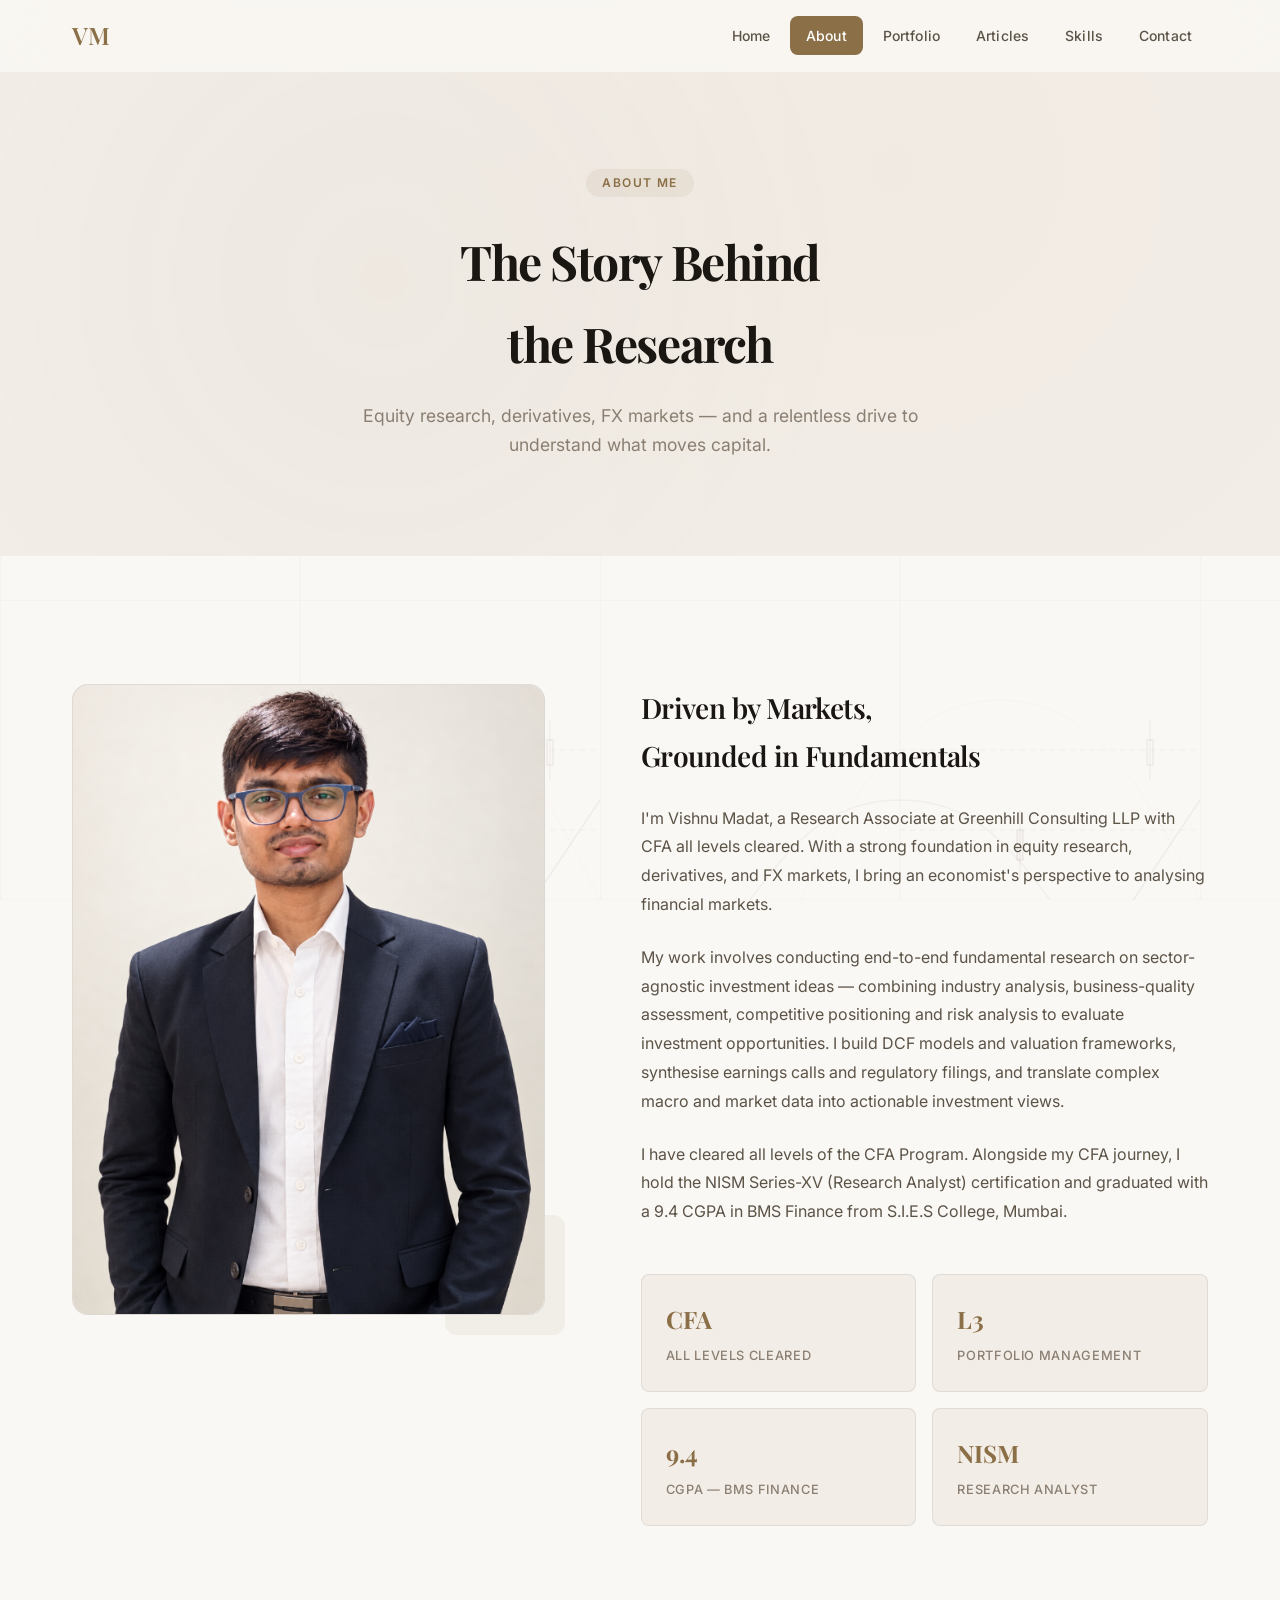
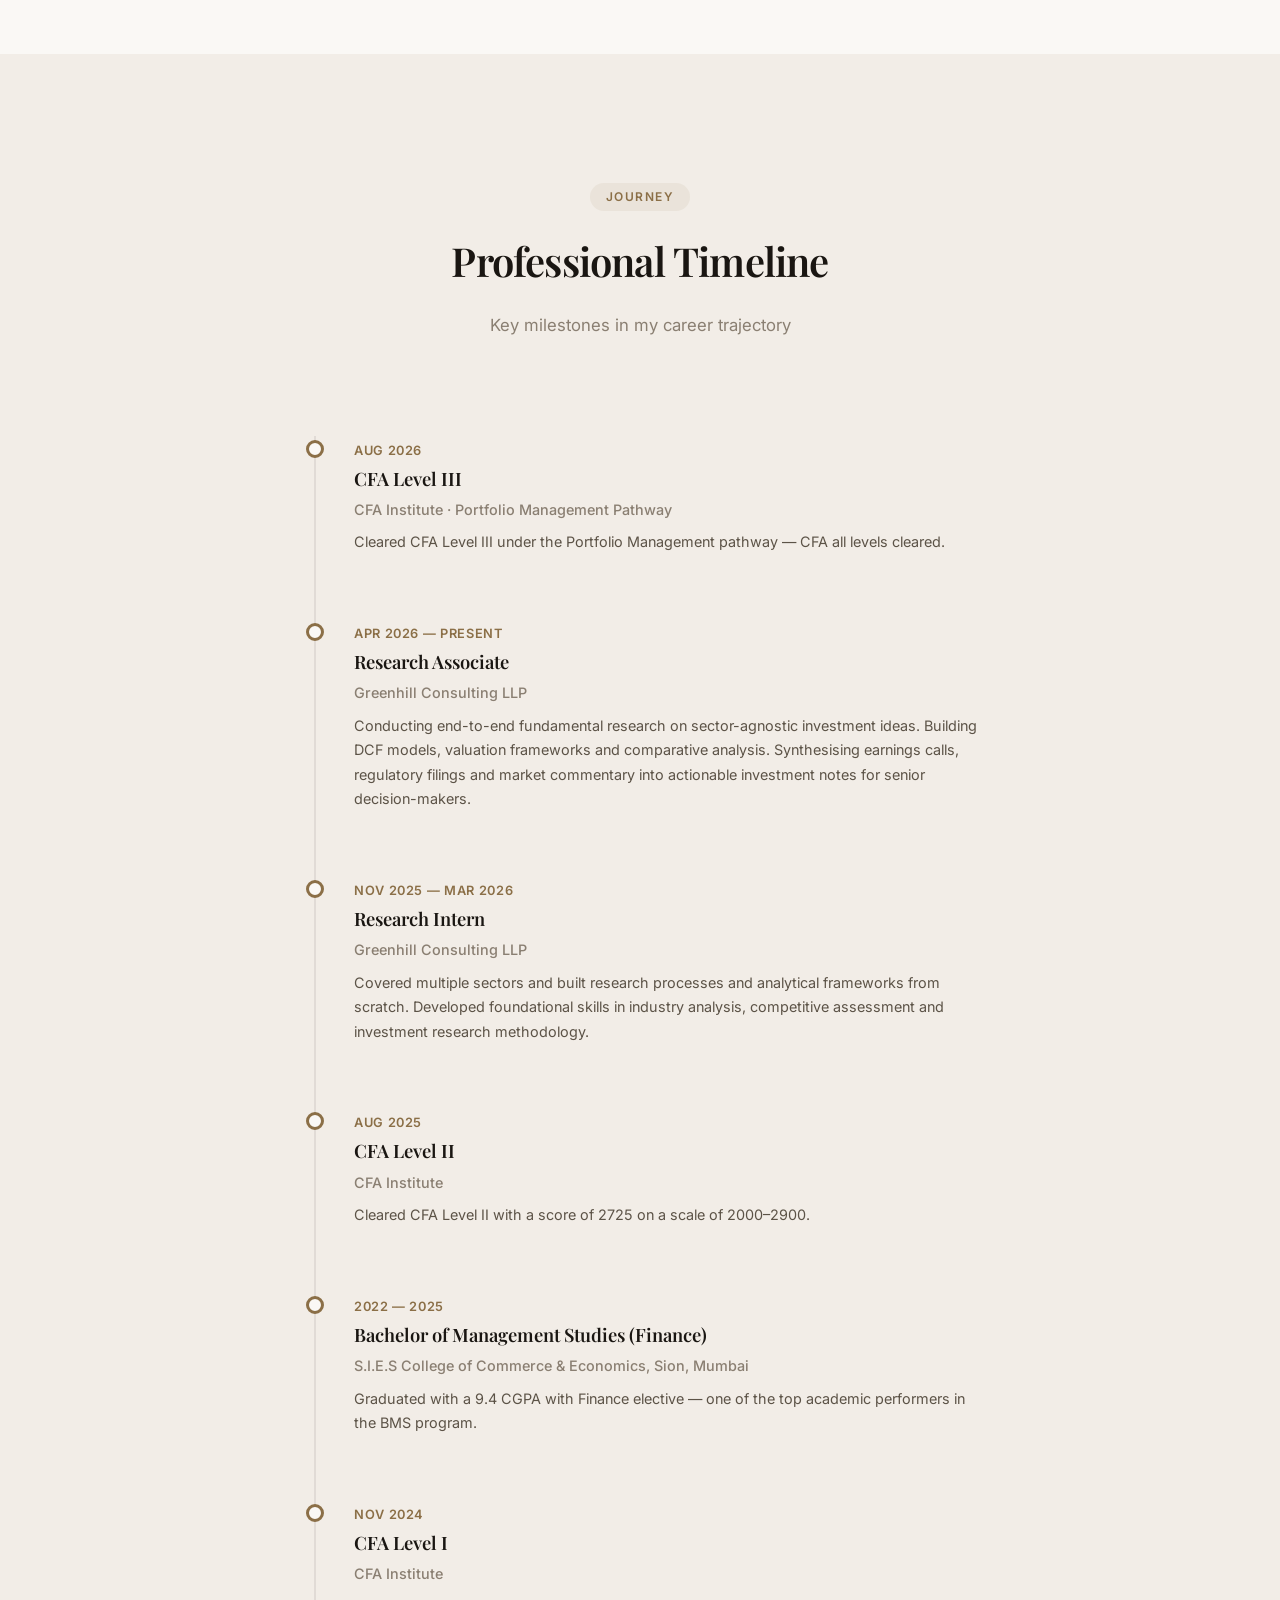
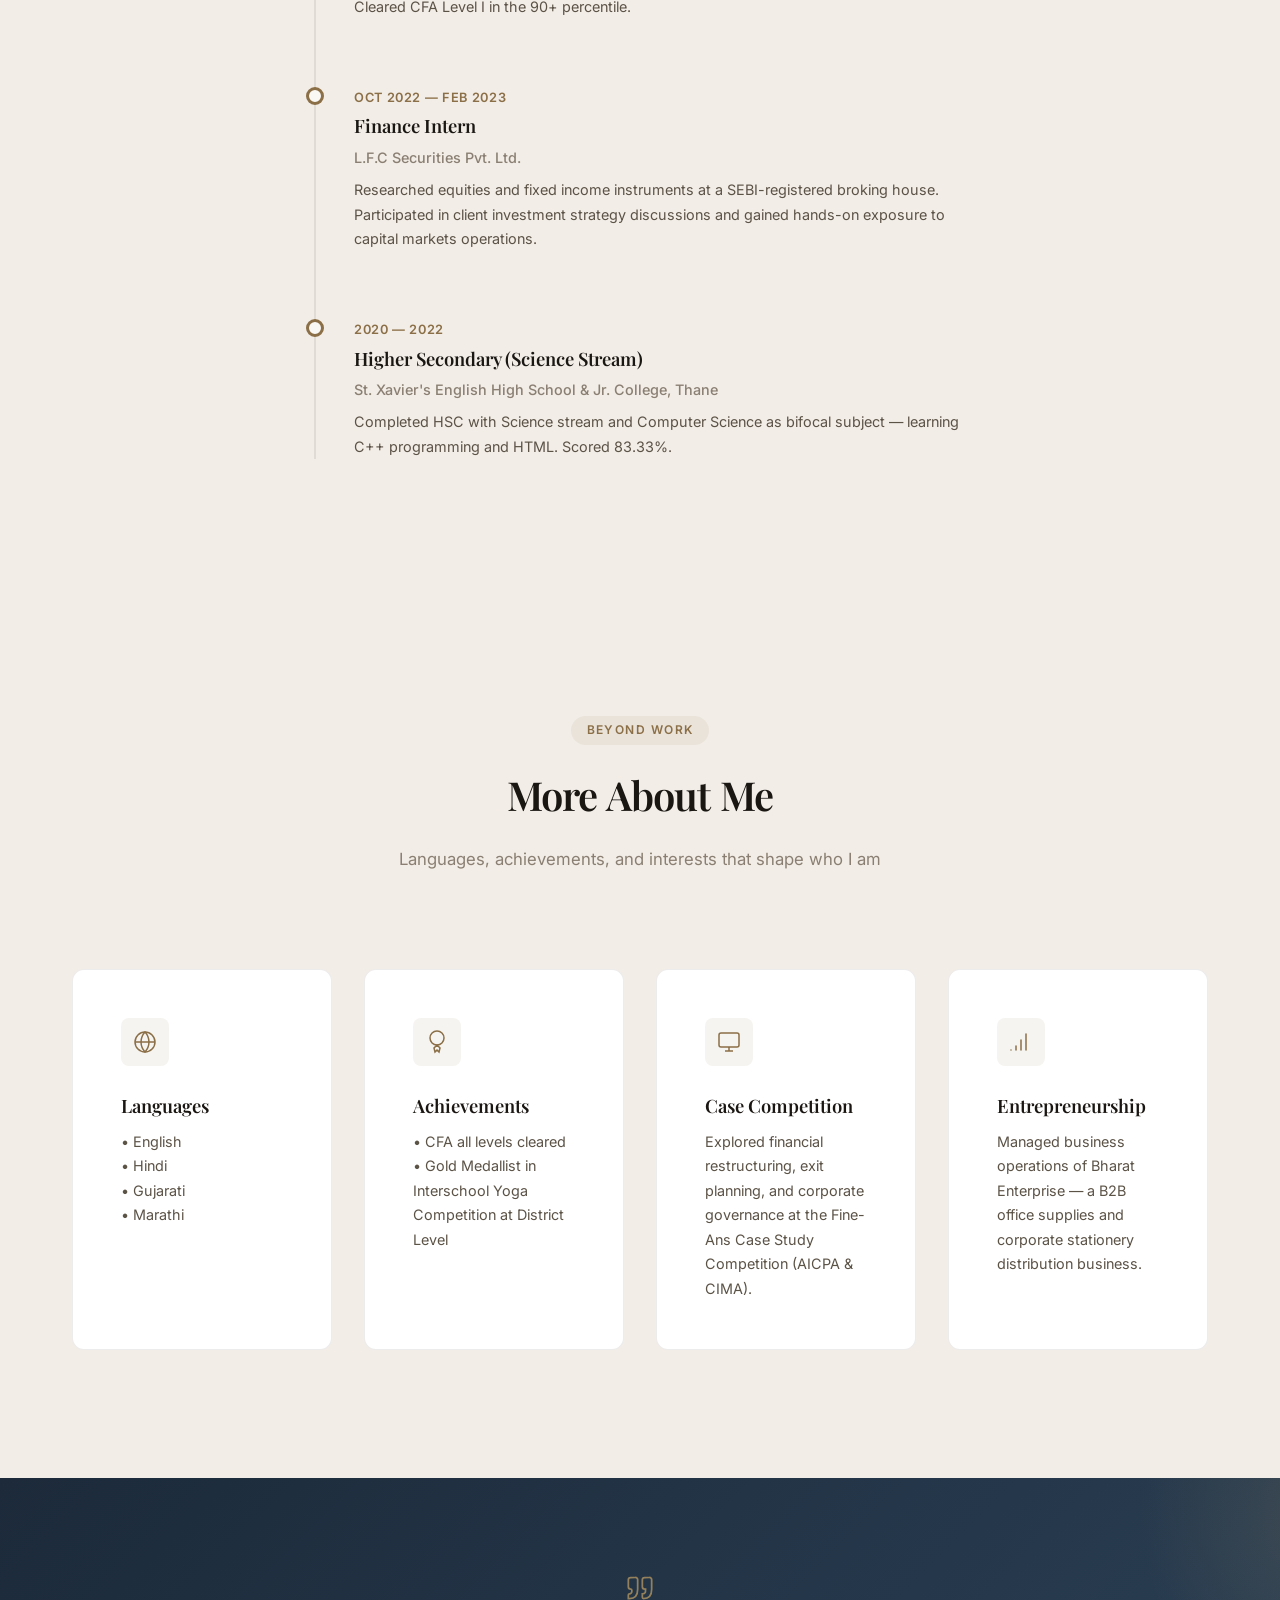
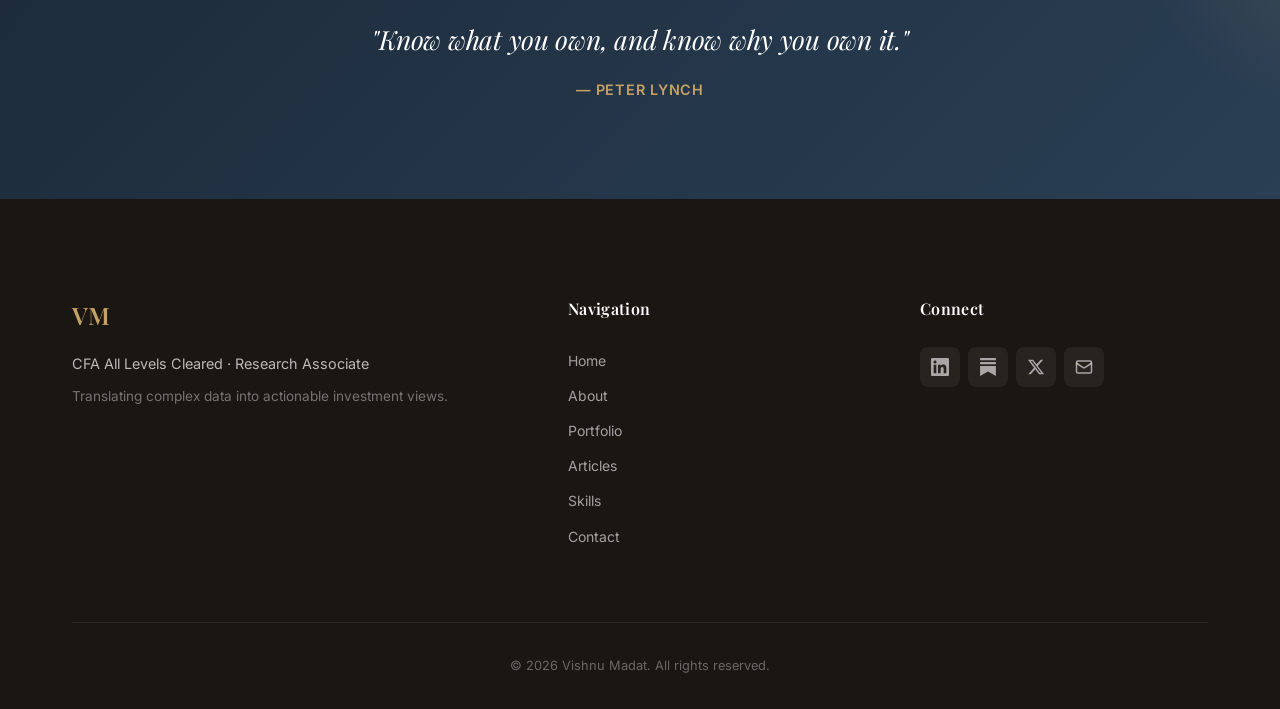
==== commit bafb49b3: "Replace CTA banners with curated investing and market quotes across all pages" ====
--- a/about.html
+++ b/about.html
@@ -239,17 +239,18 @@
       </div>
     </section>
 
-    <!-- CTA -->
-    <section class="cta-banner">
+    <!-- Quote Banner -->
+    <section class="quote-banner">
       <div class="container">
-        <div class="cta-content">
-          <h2>Want to Know More?</h2>
-          <p>Check out my portfolio or reach out to discuss potential collaboration.</p>
-          <div style="display: flex; gap: 1rem; justify-content: center; flex-wrap: wrap;">
-            <a href="portfolio.html" class="btn btn-light">View Portfolio</a>
-            <a href="contact.html" class="btn btn-outline"
-              style="color: #fff; border-color: rgba(255,255,255,0.3);">Contact Me</a>
-          </div>
+        <div class="quote-banner-content">
+          <svg class="quote-banner-icon" viewBox="0 0 24 24" fill="none" stroke="currentColor" stroke-width="1.5">
+            <path d="M3 21c3 0 7-1 7-8V5c0-1.25-.756-2.017-2-2H4c-1.25 0-2 .75-2 1.972V11c0 1.25.75 2 2 2 1 0 1 0 1 1v1c0 1-1 2-2 2s-1 .008-1 1.031V21z" />
+            <path d="M15 21c3 0 7-1 7-8V5c0-1.25-.757-2.017-2-2h-4c-1.25 0-2 .75-2 1.972V11c0 1.25.75 2 2 2h.75c0 2.25.25 4-2.75 4v3c0 .001 0 1 1 1z" />
+          </svg>
+          <blockquote class="quote-banner-text">
+            "Know what you own, and know why you own it."
+          </blockquote>
+          <cite class="quote-banner-author">— Peter Lynch</cite>
         </div>
       </div>
     </section>
--- a/styles.css
+++ b/styles.css
@@ -848,6 +848,70 @@
   max-width: 500px;
   margin: 0 auto var(--space-2xl);
   line-height: 1.7;
+}
+
+
+/* --- Quote Banner --- */
+.quote-banner {
+  padding: var(--space-4xl) 0;
+  background: linear-gradient(135deg, var(--color-deep-navy), #2A3F54);
+  color: #FFFFFF;
+  position: relative;
+  overflow: hidden;
+  text-align: center;
+}
+
+.quote-banner::before {
+  content: '';
+  position: absolute;
+  top: -50%;
+  right: -20%;
+  width: 400px;
+  height: 400px;
+  background: radial-gradient(circle, rgba(196, 162, 101, 0.15) 0%, transparent 70%);
+  pointer-events: none;
+}
+
+.quote-banner-content {
+  position: relative;
+  z-index: 1;
+  max-width: 820px;
+  margin: 0 auto;
+  padding: 0 var(--space-lg);
+}
+
+.quote-banner-icon {
+  width: 28px;
+  height: 28px;
+  color: var(--color-gold);
+  opacity: 0.7;
+  margin: 0 auto var(--space-md);
+  display: block;
+}
+
+.quote-banner-text {
+  font-family: var(--font-display);
+  font-size: clamp(1.2rem, 2.2vw, 1.65rem);
+  font-style: italic;
+  font-weight: 400;
+  line-height: 1.6;
+  color: #FFFFFF;
+  margin: 0 auto var(--space-md);
+  letter-spacing: -0.01em;
+  border: none;
+  padding: 0;
+  quotes: none;
+}
+
+.quote-banner-author {
+  display: inline-block;
+  font-family: var(--font-body);
+  font-size: 0.9rem;
+  font-weight: 600;
+  color: var(--color-gold);
+  letter-spacing: 0.05em;
+  text-transform: uppercase;
+  font-style: normal;
 }
 
 /* --- Footer --- */
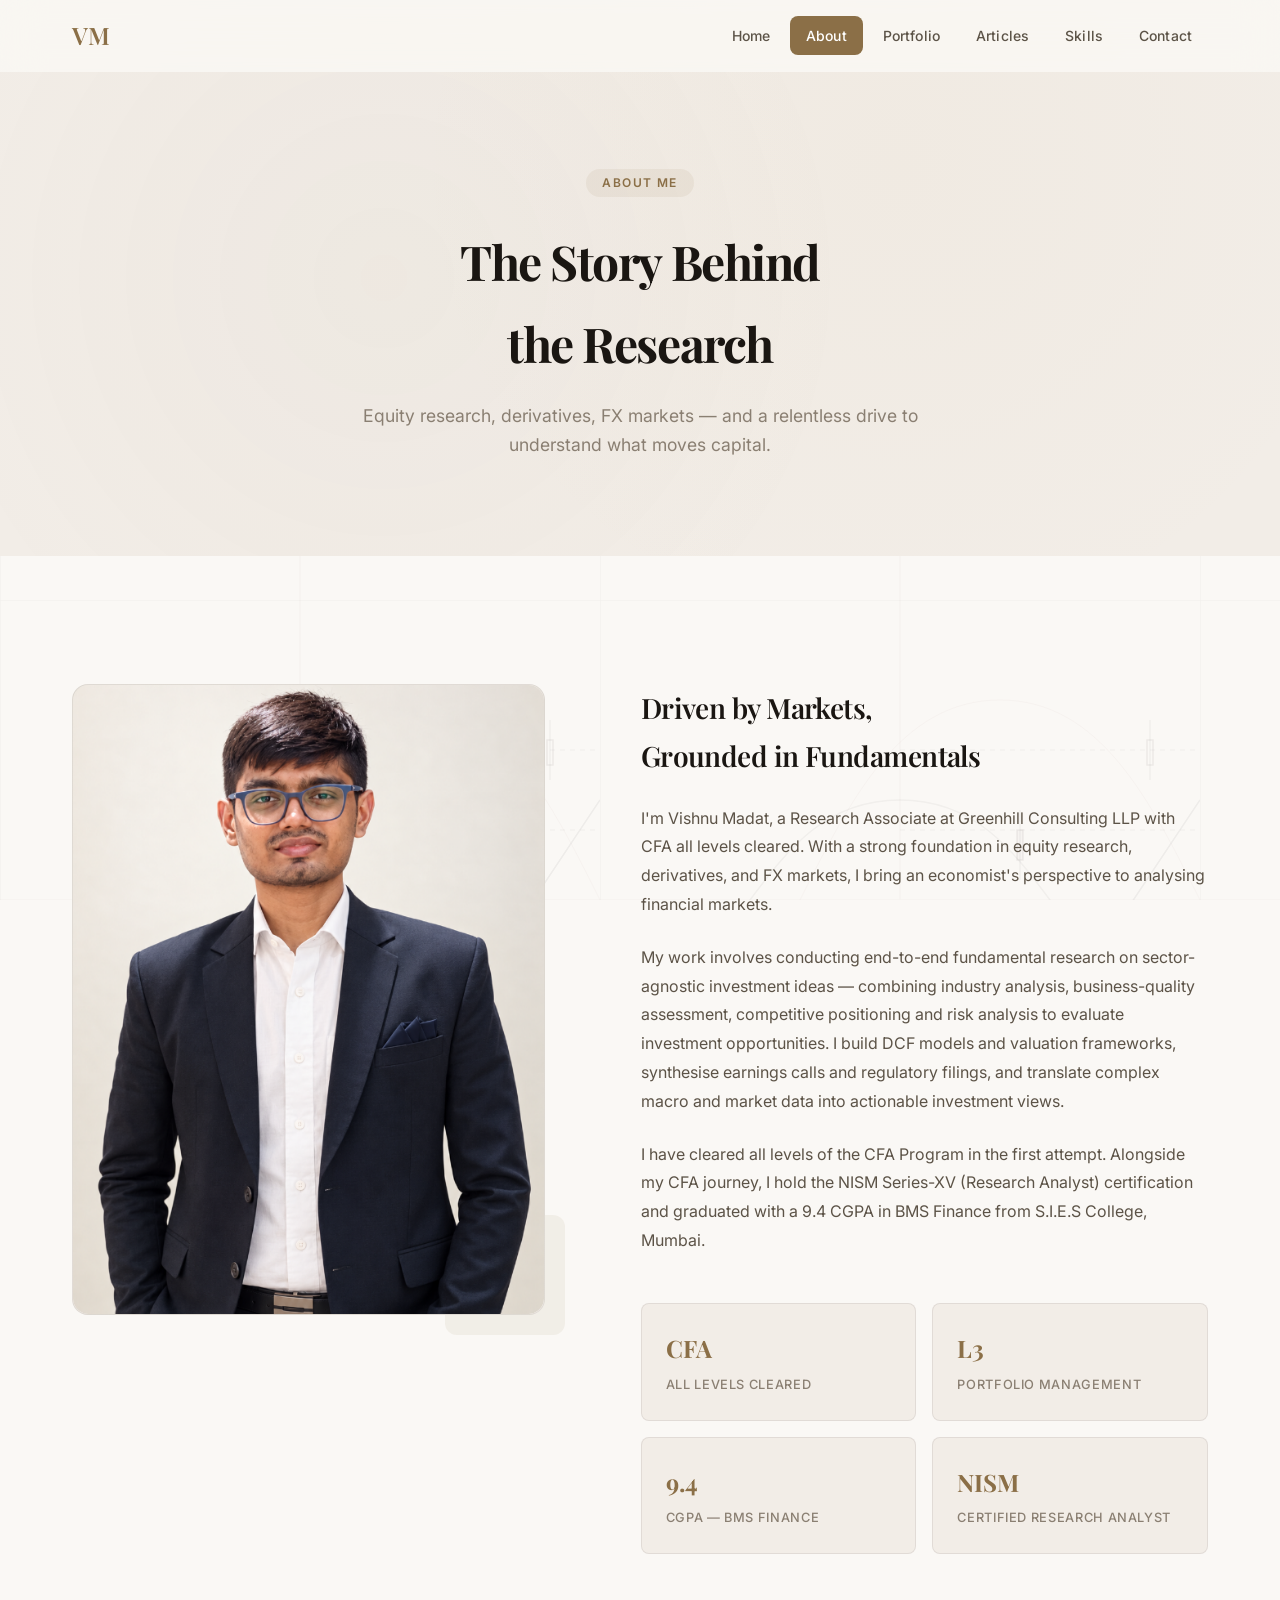
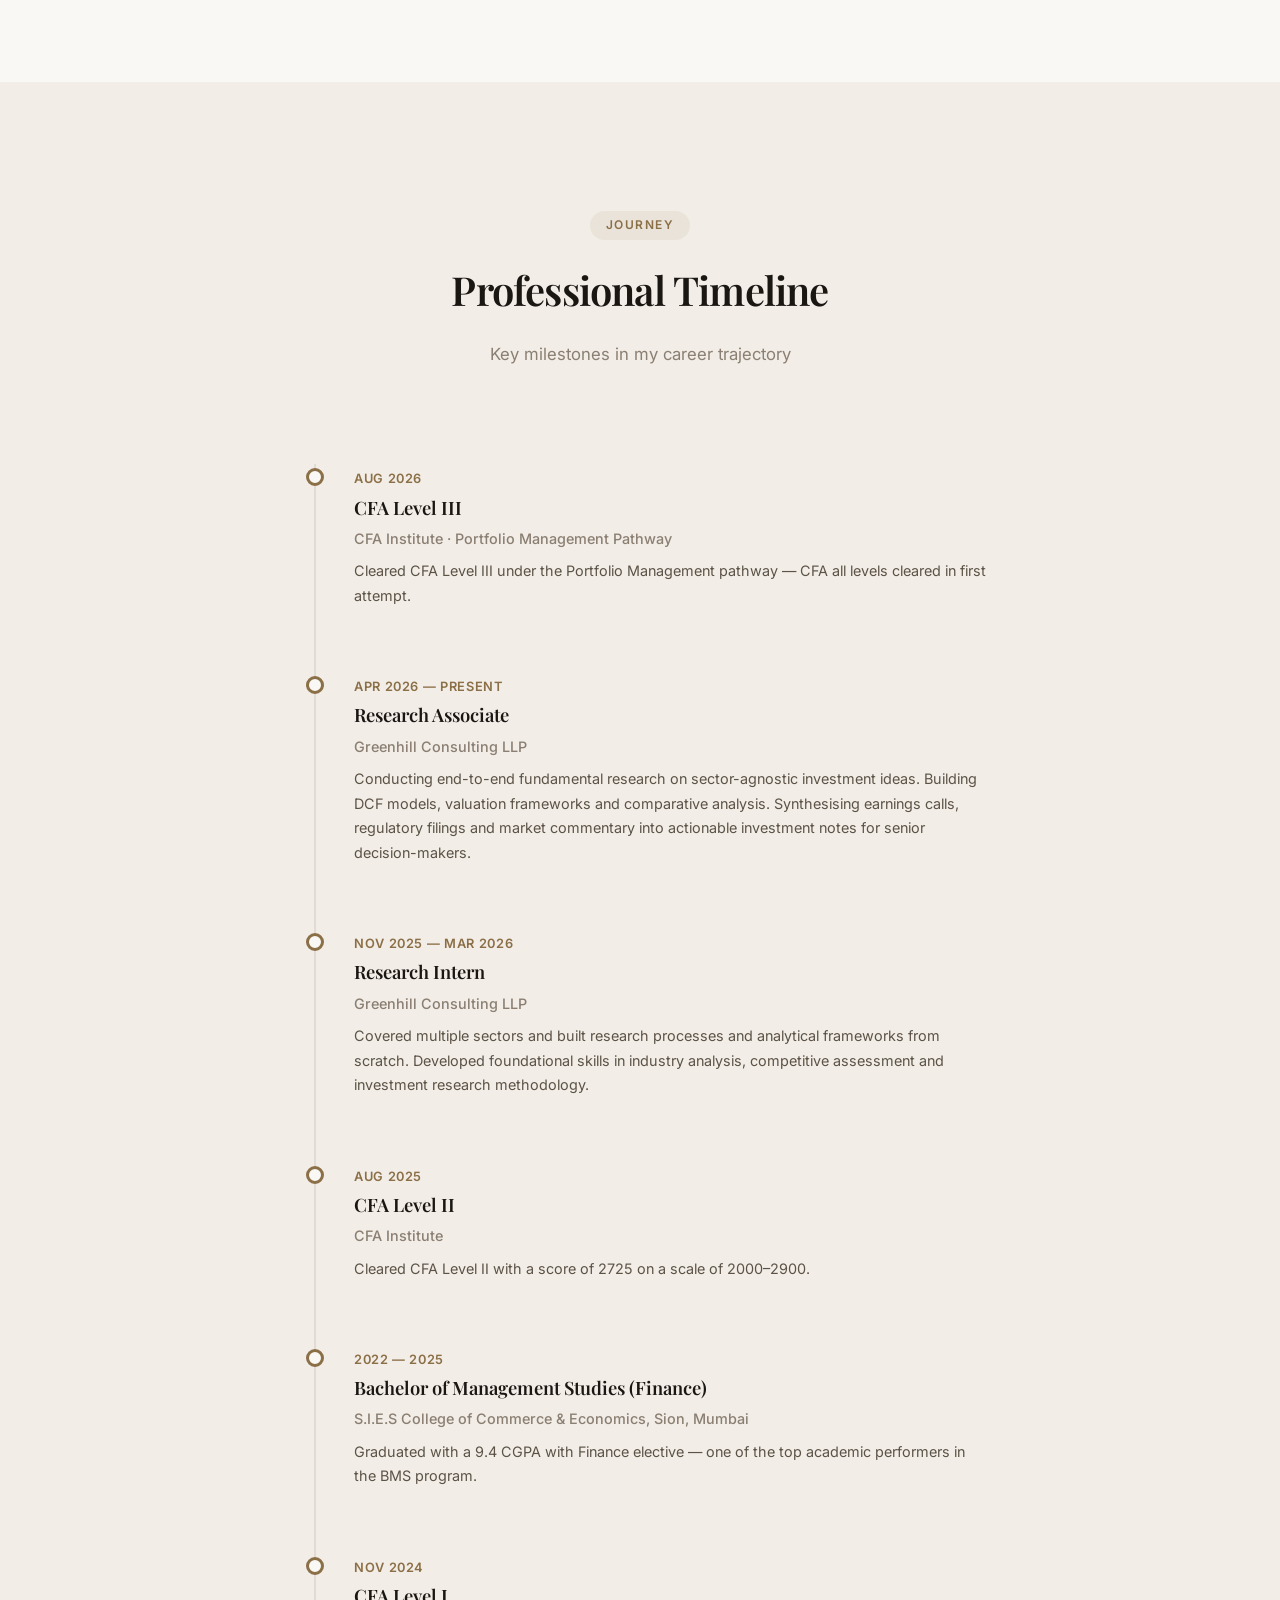
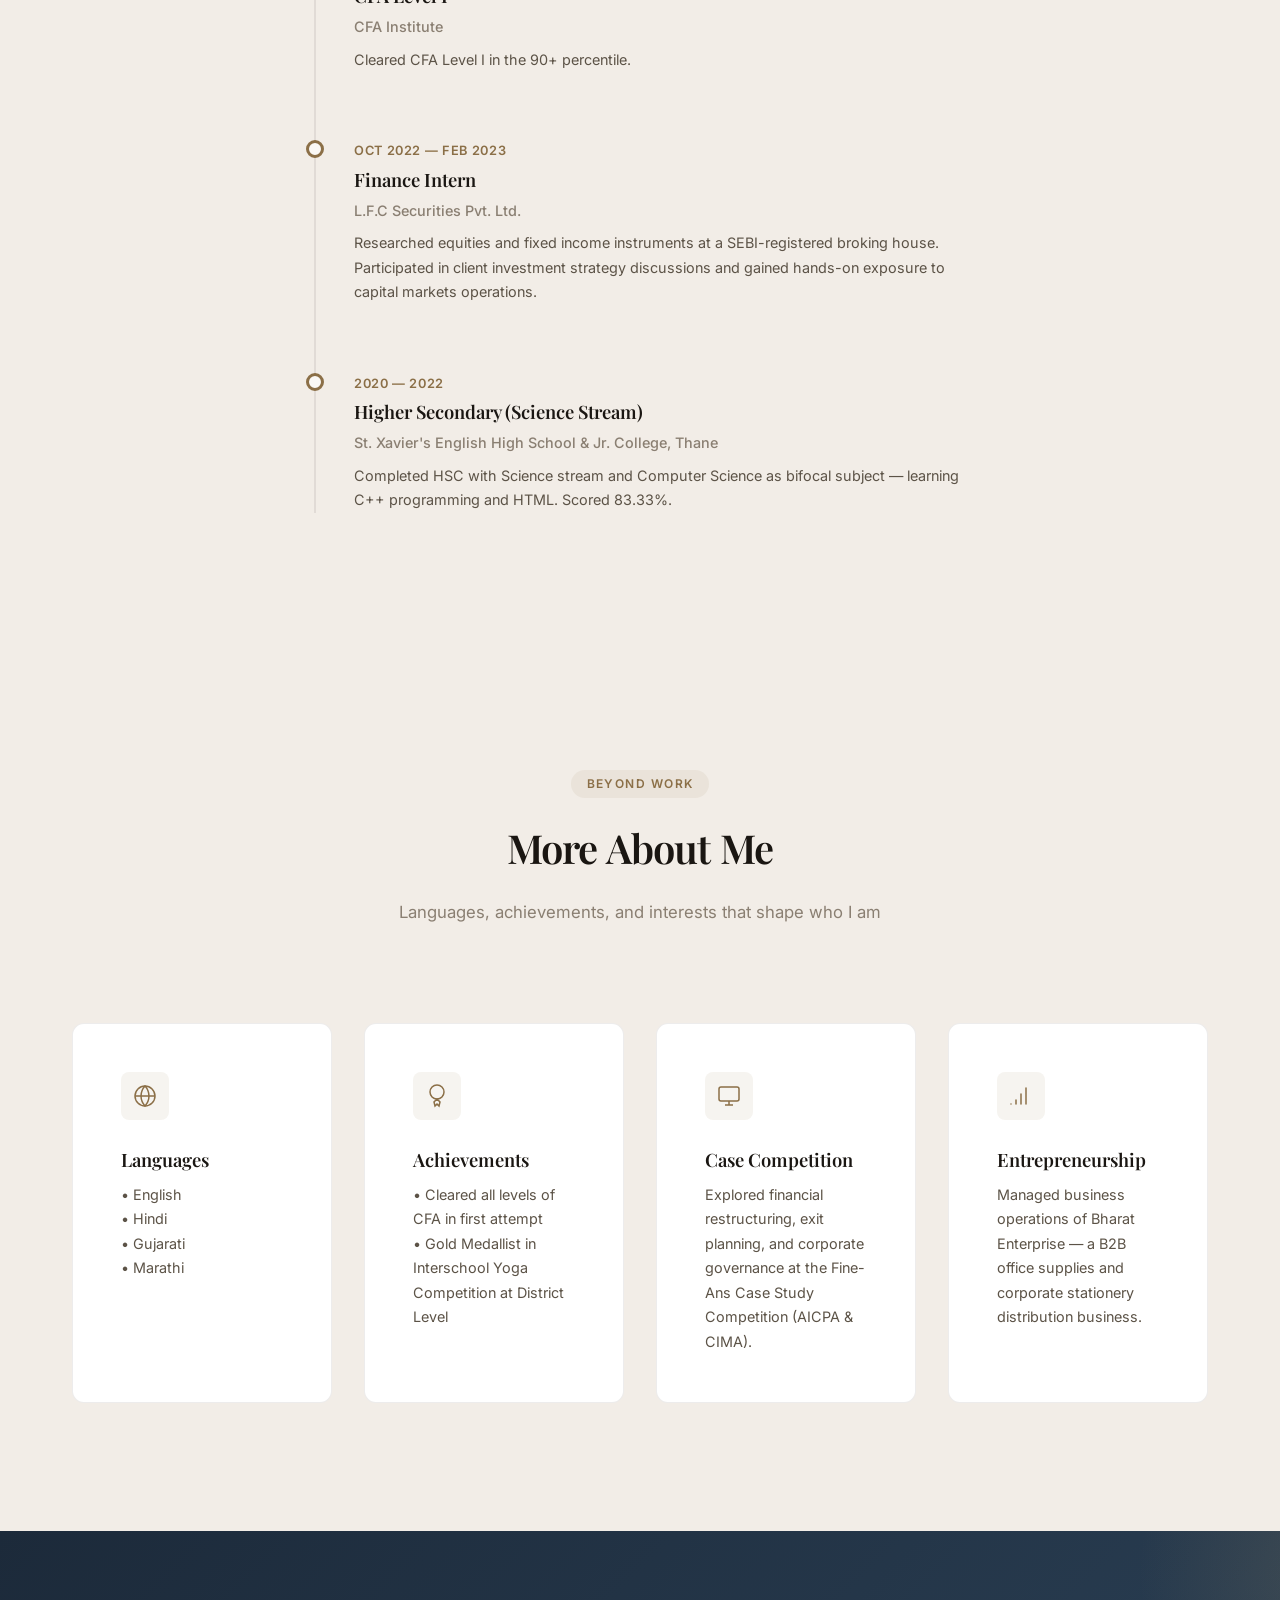
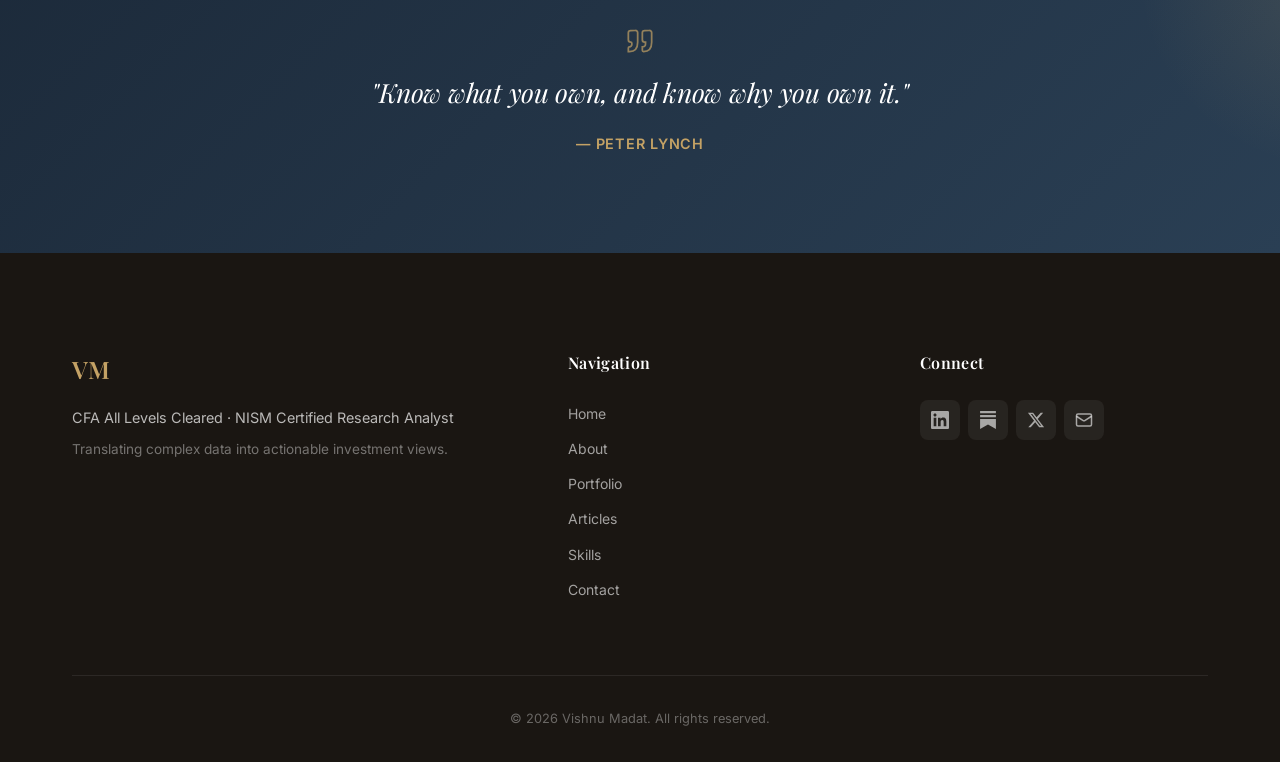
==== commit 504b5602: "Update credentials across website and refine portfolio macro analysis" ====
--- a/about.html
+++ b/about.html
@@ -4,7 +4,7 @@
 <head>
   <meta charset="UTF-8" />
   <meta name="viewport" content="width=device-width, initial-scale=1.0" />
-  <title>About — Vishnu Madat | CFA All Levels Cleared & Research Associate</title>
+  <title>About — Vishnu Madat | CFA All Levels Cleared & NISM Certified Research Analyst</title>
   <meta name="description"
     content="Learn about Vishnu Madat — CFA All Levels Cleared, NISM Certified Research Analyst at Greenhill Consulting, with expertise in equity research, derivatives, and FX markets." />
   <link rel="preconnect" href="https://fonts.googleapis.com" />
@@ -12,7 +12,7 @@
   <link
     href="https://fonts.googleapis.com/css2?family=Playfair+Display:ital,wght@0,400;0,500;0,600;0,700;1,400;1,500&family=Inter:wght@300;400;500;600;700&family=JetBrains+Mono:wght@400;500&display=swap"
     rel="stylesheet" />
-  <link rel="stylesheet" href="styles.css?v=639267403871794292" />
+  <link rel="stylesheet" href="styles.css?v=20261023_v5" />
 </head>
 
 <body>
@@ -51,7 +51,7 @@
         <div class="about-grid">
           <div class="about-image-wrapper reveal">
             <div class="about-image">
-              <img src="vishnu-profile.png" alt="Vishnu Madat — CFA All Levels Cleared and Research Associate"
+              <img src="vishnu-profile.png" alt="Vishnu Madat — CFA All Levels Cleared & NISM Certified Research Analyst"
                 style="width: 100%; height: 100%; object-fit: cover; border-radius: inherit;" />
             </div>
             <div class="about-image-accent"></div>
@@ -73,7 +73,7 @@
               translate complex macro and market data into actionable investment views.
             </p>
             <p>
-              I have cleared all levels of the CFA Program. Alongside my CFA journey,
+              I have cleared all levels of the CFA Program in the first attempt. Alongside my CFA journey,
               I hold the NISM Series-XV (Research Analyst) certification and graduated
               with a 9.4 CGPA in BMS Finance from S.I.E.S College, Mumbai.
             </p>
@@ -92,7 +92,7 @@
               </div>
               <div class="highlight-item">
                 <h4>NISM</h4>
-                <p>Research Analyst</p>
+                <p>Certified Research Analyst</p>
               </div>
             </div>
           </div>
@@ -114,7 +114,7 @@
             <span class="timeline-date">Aug 2026</span>
             <h3>CFA Level III</h3>
             <h4>CFA Institute · Portfolio Management Pathway</h4>
-            <p>Cleared CFA Level III under the Portfolio Management pathway — CFA all levels cleared.</p>
+            <p>Cleared CFA Level III under the Portfolio Management pathway — CFA all levels cleared in first attempt.</p>
           </div>
           <div class="timeline-item reveal">
             <div class="timeline-dot"></div>
@@ -209,7 +209,7 @@
             </div>
             <h3>Achievements</h3>
             <p>
-              • CFA all levels cleared<br>
+              • Cleared all levels of CFA in first attempt<br>
               • Gold Medallist in Interschool Yoga Competition at District Level
             </p>
           </div>
@@ -262,7 +262,7 @@
       <div class="footer-grid">
         <div class="footer-brand">
           <span class="footer-logo">VM</span>
-          <p>CFA All Levels Cleared · Research Associate</p>
+          <p>CFA All Levels Cleared · NISM Certified Research Analyst</p>
           <p class="footer-tagline">Translating complex data into actionable investment views.</p>
         </div>
         <div class="footer-nav">
--- a/styles.css
+++ b/styles.css
@@ -2001,6 +2001,67 @@
   color: var(--color-accent-hover) !important;
 }
 
+
+/* Password Field */
+.disclaimer-password-wrap {
+  margin-bottom: var(--space-lg);
+  text-align: left;
+}
+
+.disclaimer-password-label {
+  display: block;
+  font-size: 0.85rem;
+  font-weight: 600;
+  color: var(--color-text-primary);
+  margin-bottom: var(--space-xs);
+  letter-spacing: 0.01em;
+}
+
+.disclaimer-input-container {
+  position: relative;
+  display: flex;
+  align-items: center;
+}
+
+.disclaimer-password-input {
+  width: 100%;
+  padding: 0.85rem 3rem 0.85rem 1rem;
+  font-family: var(--font-body);
+  font-size: 0.95rem;
+  background: var(--color-bg);
+  border: 1.5px solid var(--color-border);
+  border-radius: var(--radius-md);
+  color: var(--color-text-primary);
+  transition: border-color var(--duration-fast) var(--ease-out), box-shadow var(--duration-fast) var(--ease-out);
+}
+
+.disclaimer-password-input:focus {
+  outline: none;
+  border-color: var(--color-accent);
+  box-shadow: 0 0 0 3px var(--color-accent-glow);
+}
+
+.disclaimer-toggle-pw {
+  position: absolute;
+  right: 8px;
+  top: 50%;
+  transform: translateY(-50%);
+  background: none;
+  border: none;
+  color: var(--color-text-muted);
+  cursor: pointer;
+  padding: 6px;
+  display: flex;
+  align-items: center;
+  justify-content: center;
+  border-radius: var(--radius-sm);
+  transition: color var(--duration-fast) var(--ease-out);
+}
+
+.disclaimer-toggle-pw:hover {
+  color: var(--color-accent);
+}
+
 /* Checkbox */
 .disclaimer-checkbox-wrap {
   margin-bottom: var(--space-lg);
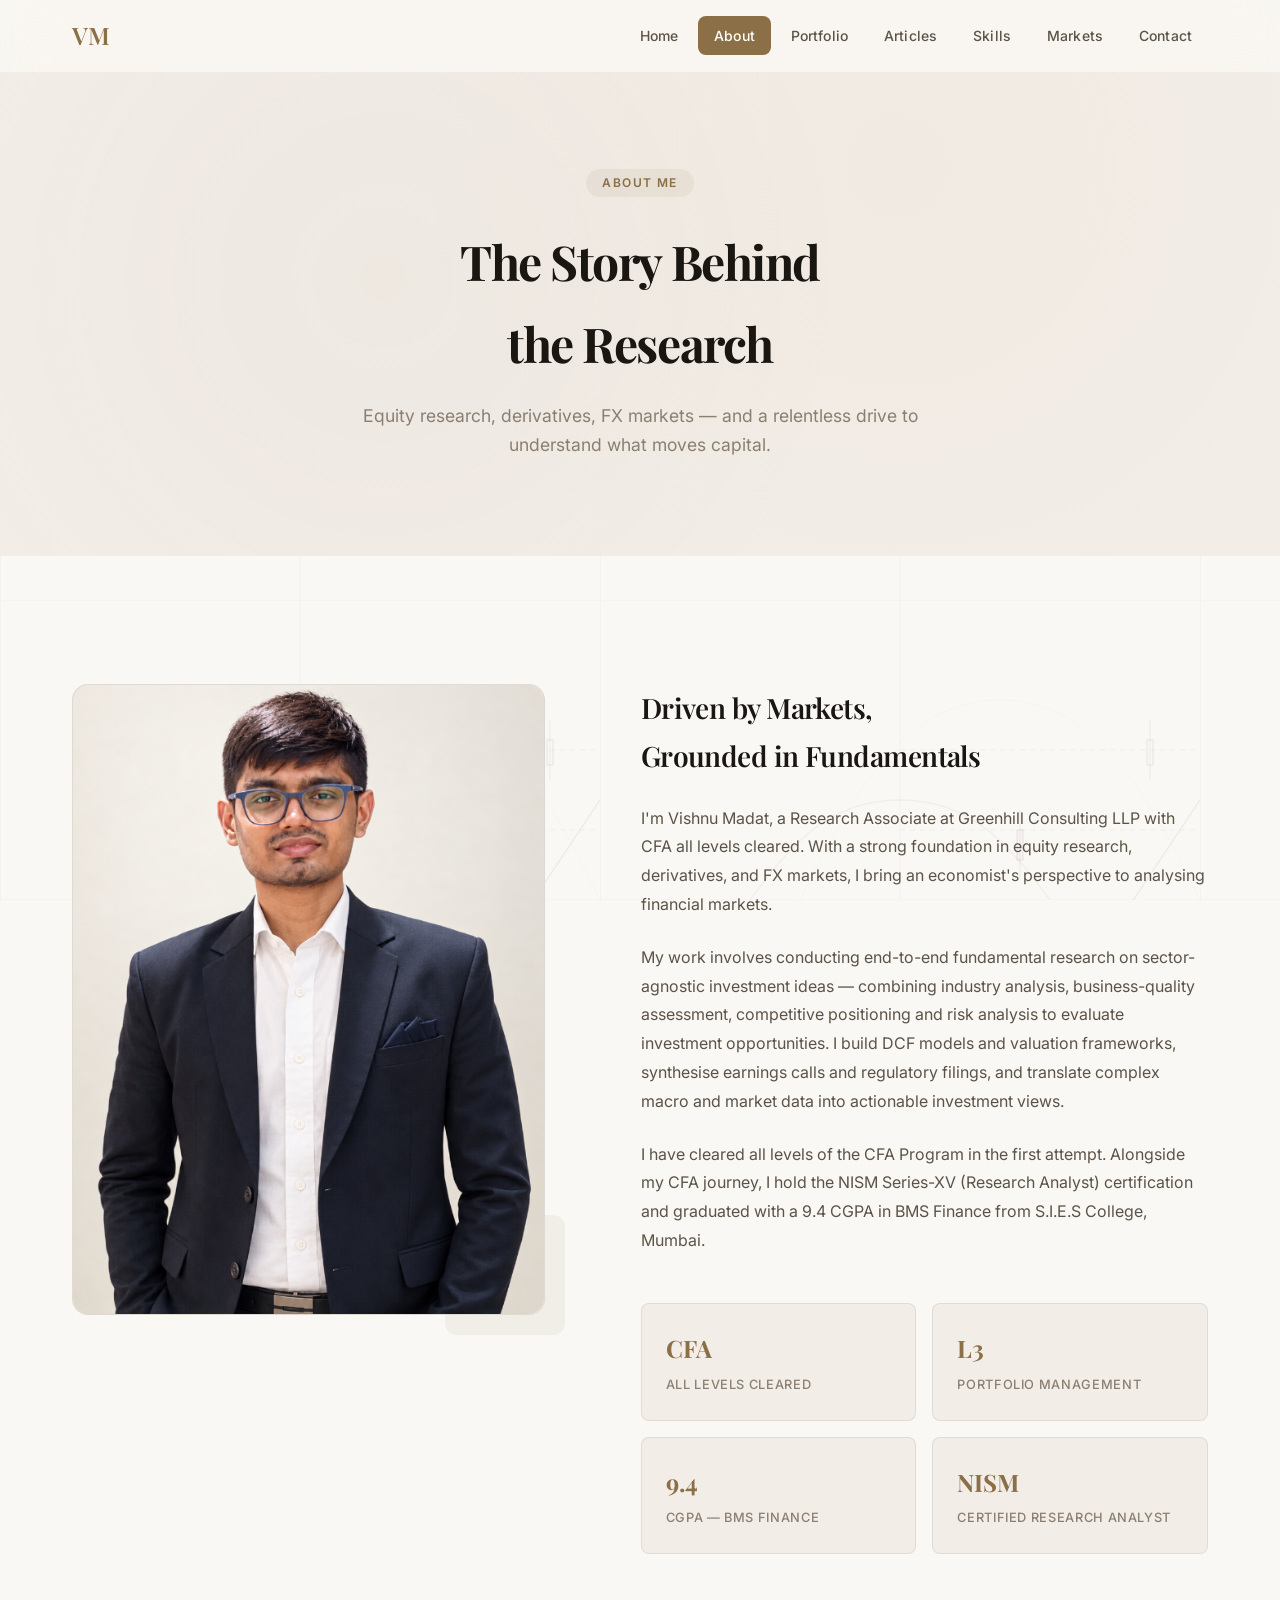
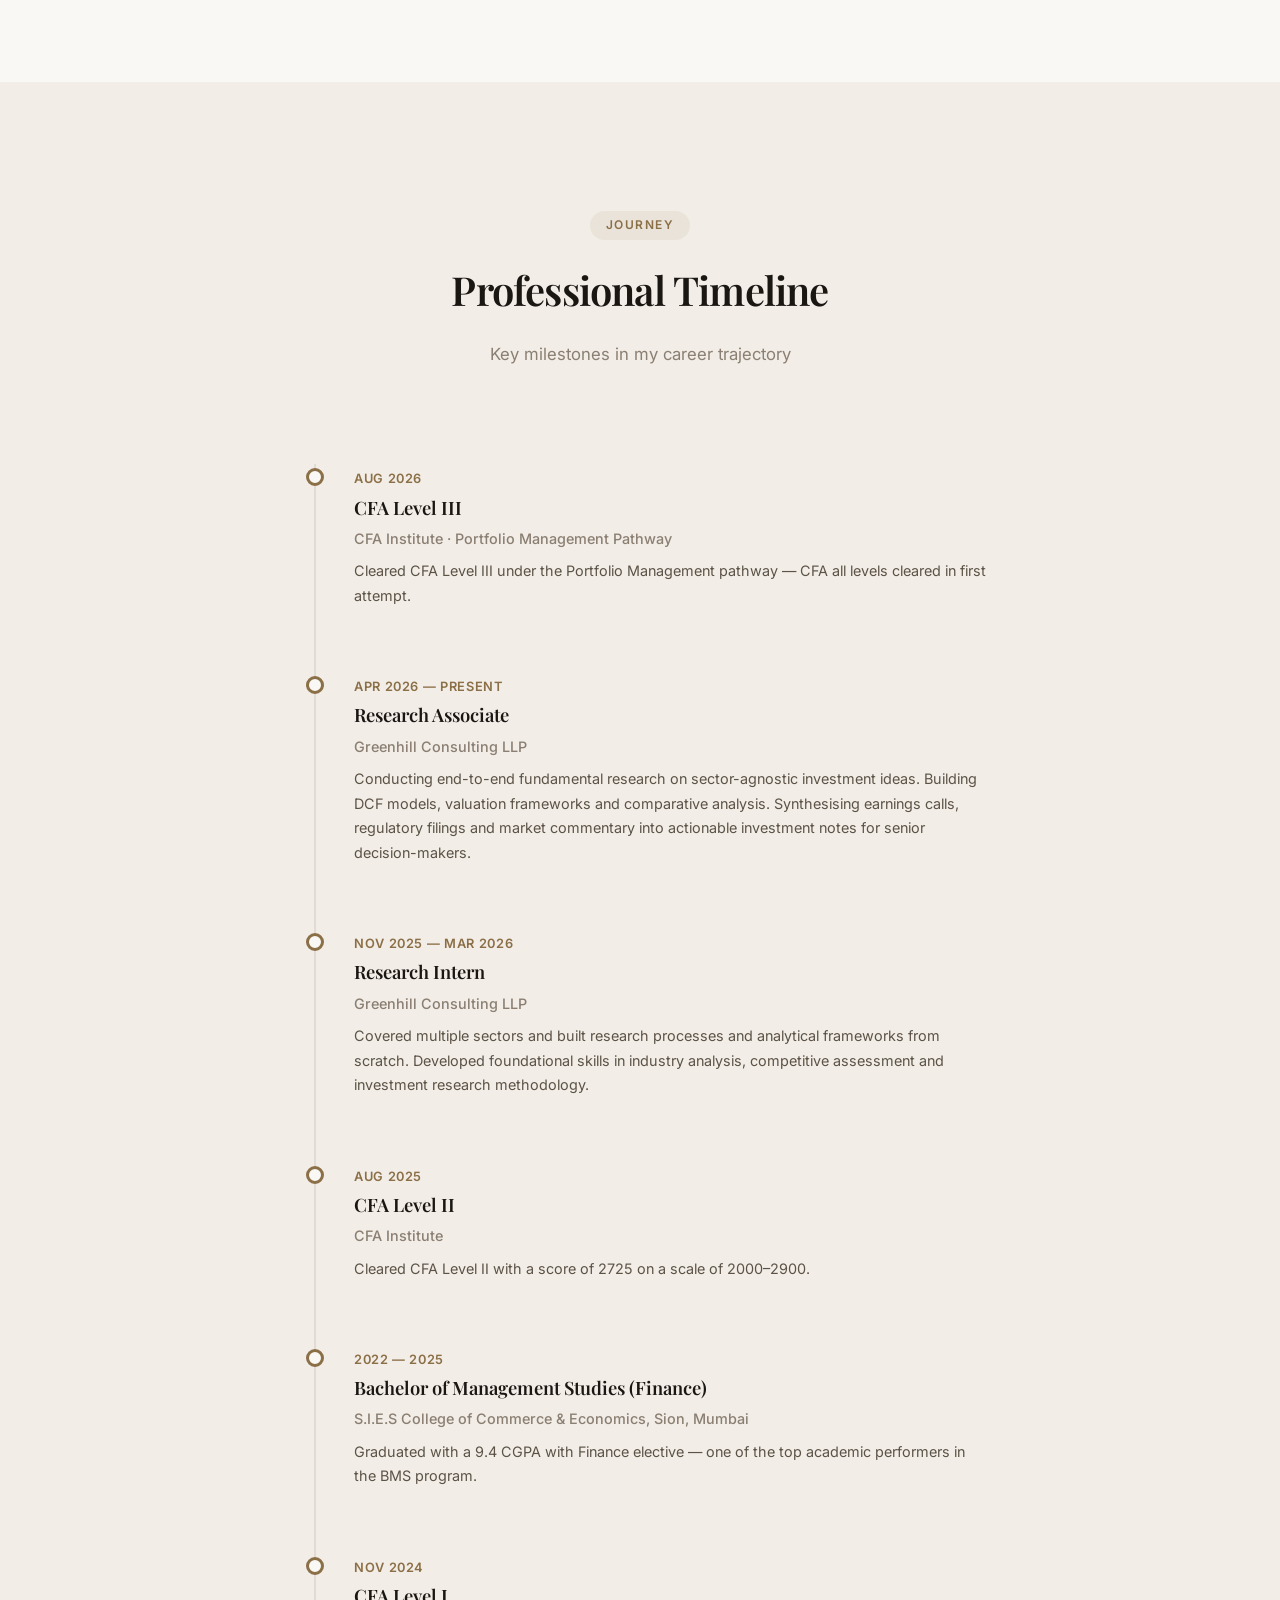
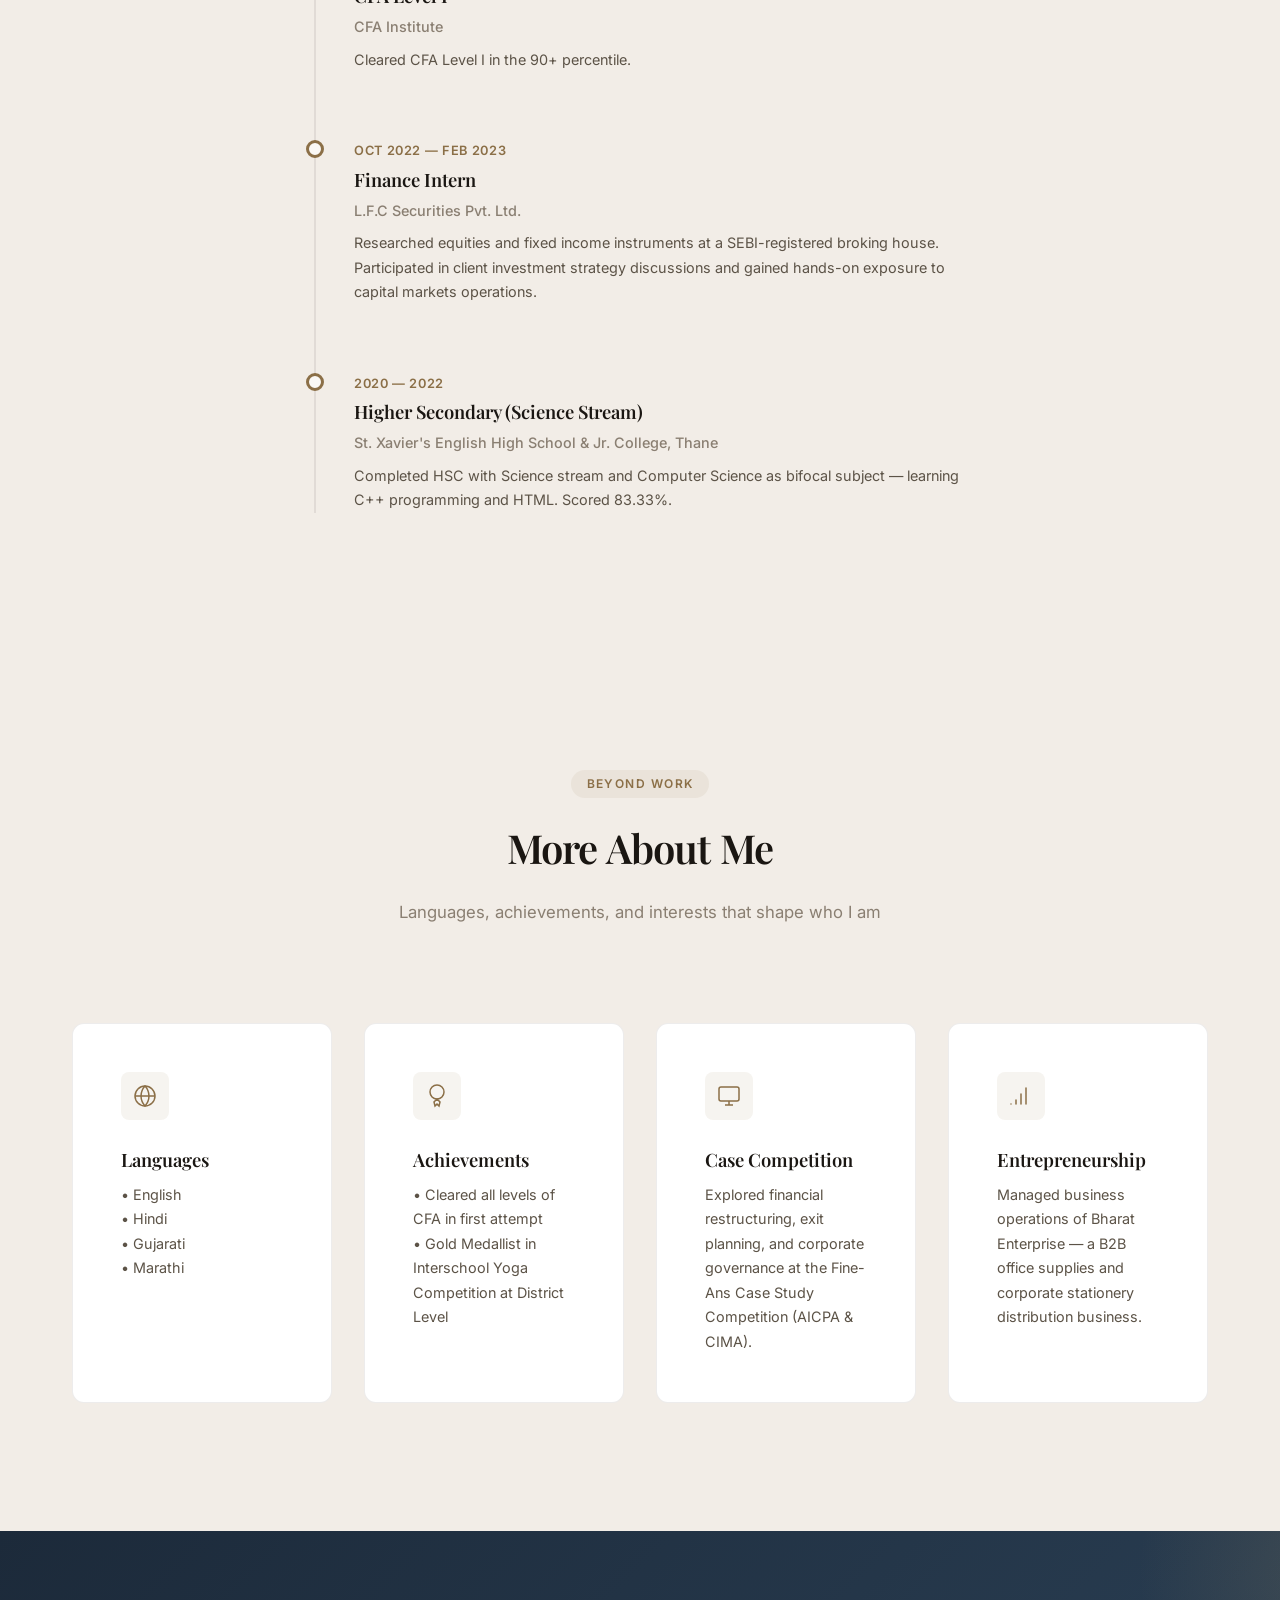
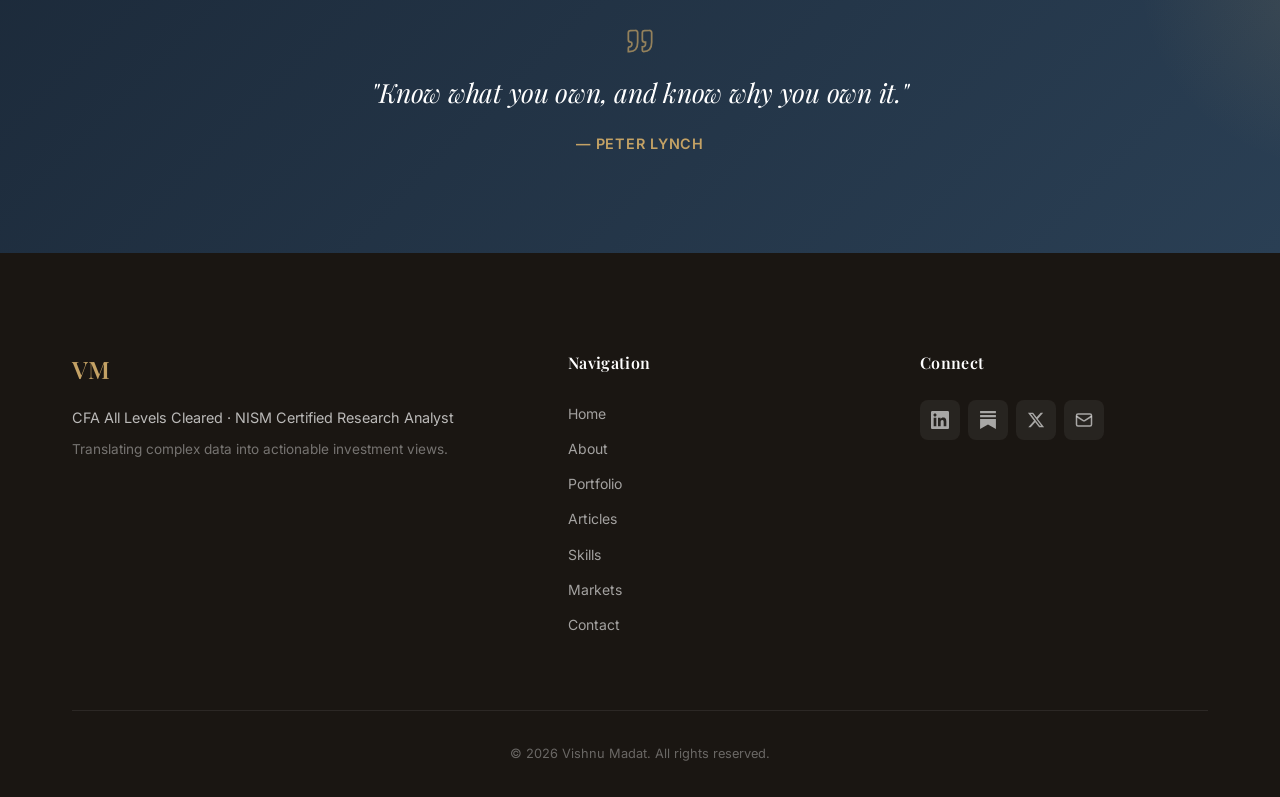
==== commit 5afb9664: "Phase A: Add Market Dashboard, US data pipeline, and GitHub Actions workflow" ====
--- a/about.html
+++ b/about.html
@@ -28,6 +28,7 @@
         <a href="portfolio.html" class="nav-link" data-page="portfolio">Portfolio</a>
         <a href="blog.html" class="nav-link" data-page="blog">Articles</a>
         <a href="skills.html" class="nav-link" data-page="skills">Skills</a>
+        <a href="market-dashboard.html" class="nav-link" data-page="markets">Markets</a>
         <a href="contact.html" class="nav-link" data-page="contact">Contact</a>
       </div>
       <button class="nav-toggle" id="nav-toggle" aria-label="Toggle navigation">
@@ -273,6 +274,7 @@
             <li><a href="portfolio.html">Portfolio</a></li>
             <li><a href="blog.html">Articles</a></li>
             <li><a href="skills.html">Skills</a></li>
+            <li><a href="market-dashboard.html">Markets</a></li>
             <li><a href="contact.html">Contact</a></li>
           </ul>
         </div>
